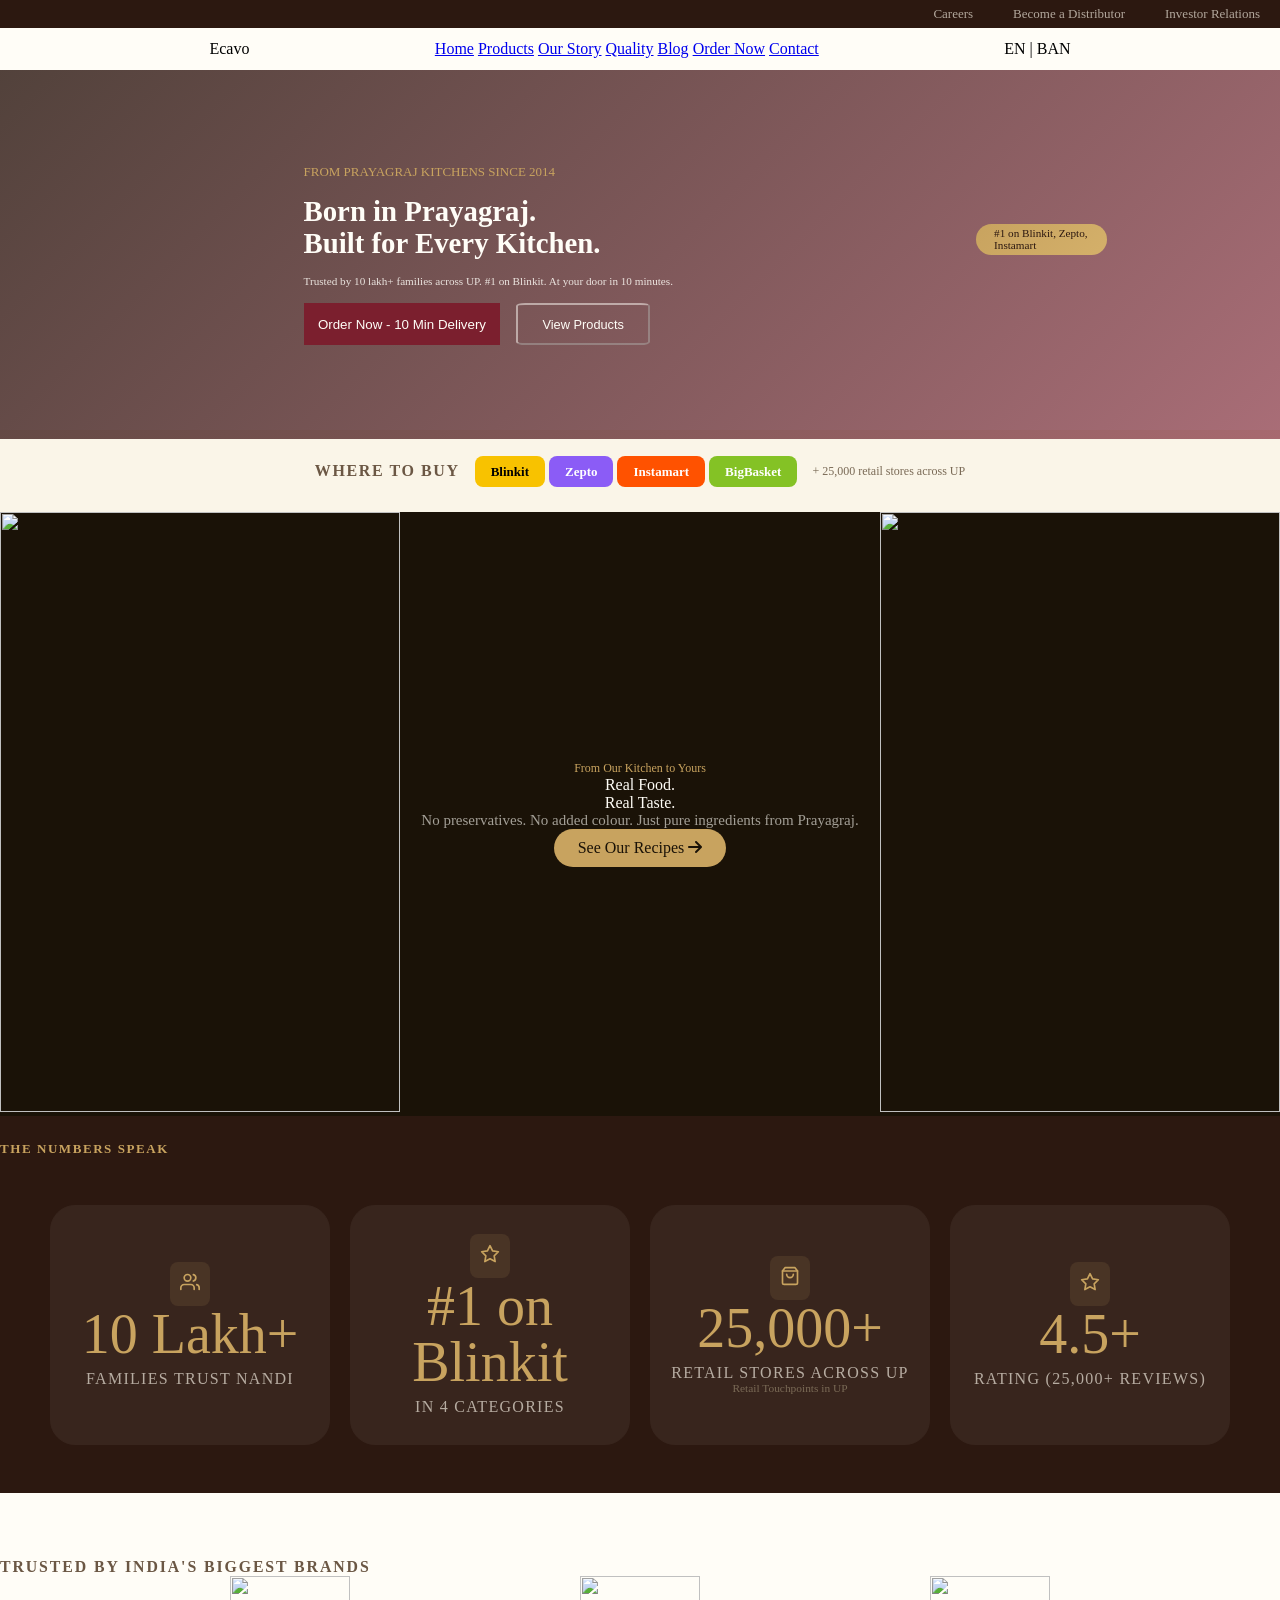
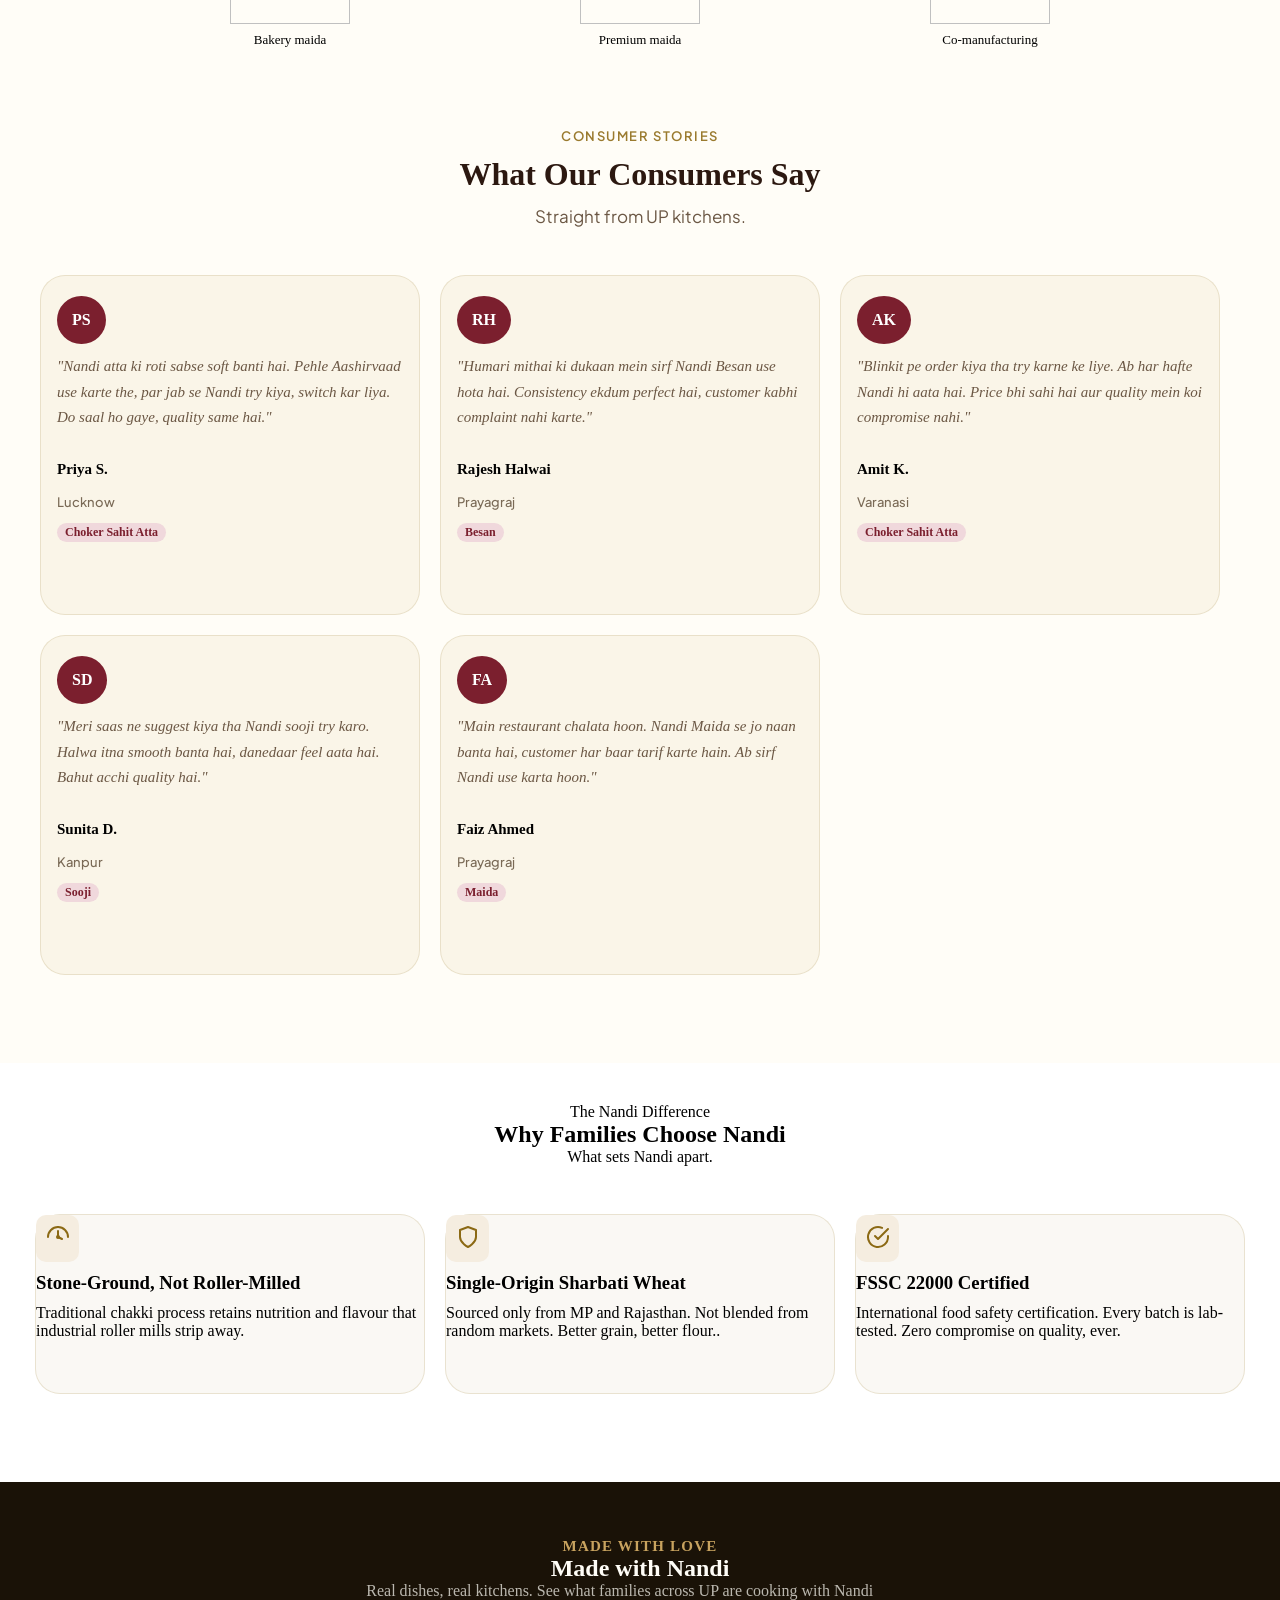
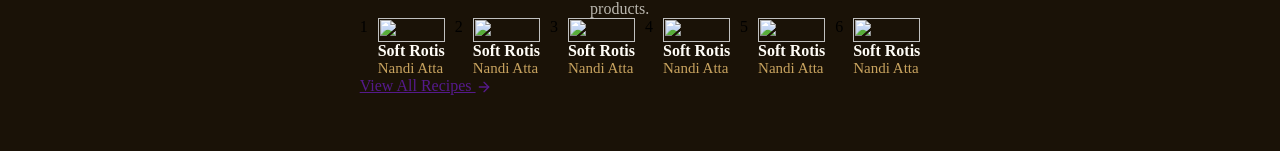
==== index.html @ 1f7c8d9e "pus 1" ====
<!DOCTYPE html>
<html lang="en">
<head>
    <meta charset="UTF-8">
    <meta name="viewport" content="width=device-width, initial-scale=1.0">
    <title>Ecavo</title>
<link rel="preconnect" href="https://fonts.googleapis.com">
<link rel="preconnect" href="https://fonts.gstatic.com" crossorigin>
<link href="https://fonts.googleapis.com/css2?family=Plus+Jakarta+Sans:ital,wght@0,200..800;1,200..800&display=swap" rel="stylesheet">
<link rel="stylesheet" href="./style.css">
<link rel="stylesheet" href="https://cdnjs.cloudflare.com/ajax/libs/font-awesome/6.5.1/css/all.min.css" integrity="sha512-DTOQO9RWCH3ppGqcWaEA1BIZOC6xxalwEsw9c2QQeAIftl+Vegovlnee1c9QX4TctnWMn13TZye+giMm8e2LwA==" crossorigin="anonymous" referrerpolicy="no-referrer" />


  </head>
</head>
<body>
    <!-- header section -->
<header>
    <!-- secondary nav -->
     <nav class="nav2nd">
            <a href='#' class="nav2nd-items">Careers</a>

            <a href='#' class="nav2nd-items">Become a Distributor</a>

            <a href='#' class="nav2nd-items">Investor Relations</a>
        </nav>
    <!-- pc nav section -->
    <nav class="navpc">
            <div class="logo">
               <span class="logo-text">Ecavo</span>
            </div>
            <div class="pcmenu">
                <a href='#' class="pcmenu-items">Home</a>
                <a href='#' class="pcmenu-items">Products</a>
                <a href='#' class="pcmenu-nav-items">Our Story</a>
                <a href='#' class="pcmenu-items">Quality</a>
                <a href='#' class="pcmenu-items">Blog</a>
                 <a href='#' class="pcmenu-items glow">Order Now</a>
                  <a href='#' class="pcmenu-items">Contact</a>
            </div>

            <div class="lang">
                <span class="langs active-lang">EN</span>
                 <span class="divider">|</span>
                 <span class="langs">BAN</span>
            </div> 

    </nav>
    <!-- mobi nav section -->
     <nav class="navmobi">


     </nav>
</header>
<!-- main section -->
<main class="main">

    
<!-- hero section -->
 <section class="hero">
<div class="hero-layout">
    <div class="hero-body">

<div class="hero-content">
<span class="hero-From">  
From Prayagraj Kitchens Since 2014</span>
<h1 class="hero-Born">Born in Prayagraj. <br>
Built for Every Kitchen.   </h1>
<p class="hero-Trusted">Trusted by 10 lakh+ families across UP. #1 on Blinkit. At your door in 10 minutes.  </p>
<div class="hero-btn">
<button class="hero-Order"> Order Now - 10 Min Delivery </button>
<button class="hero-view"> View Products</button>
</div>

</div>
<div class="bnrimg">
    <img class="hero-product-img" src="https://ecavo.in/product-images/atta-red-mockup-hero.webp" alt="">
    <p class="hero-product-test">#1 on Blinkit, Zepto, Instamart</p>

</div>
    </div>

</div>
</section>
<!-- Trust Badges Strip -->





<!-- Where to Buy -->
<section class="Where-to-Buy">
    <strong class="where-text"> Where to Buy</strong>
<div class="whare-btns">
<a href="" style="color:black; background-color: rgb(248, 194, 0);" class="whare-btn">Blinkit</a>
<a href="" style="background-color: rgb(139, 92, 246);"  class="whare-btn">Zepto</a>
<a href="" style="background-color:rgb(255, 82, 0);" class="whare-btn">Instamart</a>
<a href="" style="background-color: rgb(132, 194, 37);"  class="whare-btn">BigBasket</a>
</div >

<p class="where-para"> + 25,000 retail stores across UP</p>
</section>
<!-- ====== FOOD DESIRE BLOCK ====== -->
 <section class="food-desire-block">
<div class="food-desire-flex">
    <div class="food-desire-imgs">
<img class="food-desire-img"  src="https://ecavo.in/lifestyle-rotis-plate.webp" alt="">

    </div>

    <div class="food-desire-content">
           <span class="food-desire-from"> From Our Kitchen to Yours  </span>
           <p class="food-desire-para1">Real Food. <br> Real Taste. </p>

           <p class="food-desire-para2">  No preservatives. No added colour. Just pure ingredients from Prayagraj.</p>

             <a class="food-desire-bnt" href="#">See Our Recipes <i class="fa-solid fa-arrow-right"></i></a>
    </div>

     <div class="food-desire-imgs">
        <img class="food-desire-img" src="https://ecavo.in/lifestyle-halwa-cooking.webp" alt="">

    </div>
</div>
 </section>
<!-- The Numbers Speak -->
 <section class="the-num">
<div class="the-num-body">

<div class="the-num-h2"> The Numbers Speak  </div>

<div class="the-num-cards">

    <div class="the-num-card">  
        
        <div class="the-num-ion-div" >
            
            <div class="the-num-ion" ><svg width="20" height="20" viewBox="0 0 24 24" fill="none" stroke="currentColor" stroke-width="2" stroke-linecap="round" stroke-linejoin="round"><path d="M17 21v-2a4 4 0 0 0-4-4H5a4 4 0 0 0-4 4v2"></path><circle cx="9" cy="7" r="4"></circle><path d="M23 21v-2a4 4 0 0 0-3-3.87"></path><path d="M16 3.13a4 4 0 0 1 0 7.75"></path></svg></div>
        </div>
    <span class="num-text-gold">10 Lakh+</span>
    <span class="num-text-gray">Families Trust Nandi</span>
     </div>

    <div class="the-num-card">  
        <div class="the-num-ion" > <svg width="20" height="20" viewBox="0 0 24 24" fill="none" stroke="currentColor" stroke-width="2" stroke-linecap="round" stroke-linejoin="round"><polygon points="12 2 15.09 8.26 22 9.27 17 14.14 18.18 21.02 12 17.77 5.82 21.02 7 14.14 2 9.27 8.91 8.26"></polygon></svg> </div>

    <span class="num-text-gold">#1 on Blinkit</span>
    <span class="num-text-gray">in 4 Categories</span>
     </div>

    <div class="the-num-card">  <div class="the-num-ion" ><svg width="20" height="20" viewBox="0 0 24 24" fill="none" stroke="currentColor" stroke-width="2" stroke-linecap="round" stroke-linejoin="round"><path d="M6 2L3 6v14a2 2 0 0 0 2 2h14a2 2 0 0 0 2-2V6l-3-4z"></path><line x1="3" y1="6" x2="21" y2="6"></line><path d="M16 10a4 4 0 0 1-8 0"></path></svg>  </div>
    <span class="num-text-gold">25,000+</span>
    <span class="num-text-gray">Retail Stores Across UP</span>
    <span class="num-text-gray2">Retail Touchpoints in UP</span>

     </div>

    <div class="the-num-card">  <div class="the-num-ion" > <svg width="20" height="20" viewBox="0 0 24 24" fill="none" stroke="currentColor" stroke-width="2" stroke-linecap="round" stroke-linejoin="round"><polygon points="12 2 15.09 8.26 22 9.27 17 14.14 18.18 21.02 12 17.77 5.82 21.02 7 14.14 2 9.27 8.91 8.26"></polygon></svg>
     </div>
    <span class="num-text-gold">4.5+</span>
    <span class="num-text-gray">Rating (25,000+ Reviews)</span>
     </div>
</div>
</div>
 </section>
<!-- Trusted by India's Biggest Brands -->
 <section class="trusted">
    <div class="trusted-body">
<div class="trusted-hdn" >  <h2 class="trusted-hdn-h2">Trusted by India's Biggest Brands</h2> </div>
<div class="trusted-img-div-holder">
<div class="trusted-img-div">
    <img class="trusted-img" src="https://ecavo.in/parle-logo.webp" alt="">
    <span class="trusted-img-tx">  Bakery maida  </span>
</div>
<div class="trusted-img-div">
    <img class="trusted-img" src="https://ecavo.in/haldiram-logo.webp" alt="">
    <span class="trusted-img-tx">  Premium maida  </span>
</div>
<div class="trusted-img-div">
    <img class="trusted-img" src="https://ecavo.in/itc-logo.webp" alt="">
    <span class="trusted-img-tx">  Co-manufacturing  </span>
</div>
</div>
    </div>
 </section>
                              <!-- What Our Consumers Say -->
<section class="WhatOur">
<div class="WhatOur-body">

<div class="WhatOur-text-cont">  
    <span class="WhatOur-text-conumers">  Consumer Stories </span>
    <h2 class="WhatOur-text-h2"> What Our Consumers Say </h2>
    <p class="WhatOur-text-p">Straight from UP kitchens.</p>
</div>

<div class="WhatOur-card-holder">  

<div class="WhatOur-card"> 
    <span class="WhatOur-card-icn">PS</span>     
<p class="WhatOur-card-p">"Nandi atta ki roti sabse soft banti hai. Pehle Aashirvaad use karte the, par jab se Nandi try kiya, switch kar liya. Do saal ho gaye, quality same hai."
</p>
<strong class="WhatOur-card-name">Priya S.</strong>
<h6 class="WhatOur-card-location">Lucknow</h6>
<span class="WhatOur-card-product">Choker Sahit Atta </span>
</div>

<div class="WhatOur-card"> 
    <span class="WhatOur-card-icn">RH</span>     
<p class="WhatOur-card-p">"Humari mithai ki dukaan mein sirf Nandi Besan use hota hai. Consistency ekdum perfect hai, customer kabhi complaint nahi karte."
</p>
<strong class="WhatOur-card-name">Rajesh Halwai</strong>
<h6 class="WhatOur-card-location">Prayagraj</h6>
<span class="WhatOur-card-product">Besan </span>
</div>

    
<div class="WhatOur-card"> 
    <span class="WhatOur-card-icn">AK</span>     
<p class="WhatOur-card-p">"Blinkit pe order kiya tha try karne ke liye. Ab har hafte Nandi hi aata hai. Price bhi sahi hai aur quality mein koi compromise nahi."
</p>
<strong class="WhatOur-card-name">Amit K.</strong>
<h6 class="WhatOur-card-location">Varanasi</h6>
<span class="WhatOur-card-product">Choker Sahit Atta</span>
</div>

    
<div class="WhatOur-card"> 
    <span class="WhatOur-card-icn">SD</span>     
<p class="WhatOur-card-p">"Meri saas ne suggest kiya tha Nandi sooji try karo. Halwa itna smooth banta hai, danedaar feel aata hai. Bahut acchi quality hai."
</p>
<strong class="WhatOur-card-name">Sunita D.</strong>
<h6 class="WhatOur-card-location">Kanpur</h6>
<span class="WhatOur-card-product">Sooji</span>
</div>

<div class="WhatOur-card"> 
    <span class="WhatOur-card-icn">FA</span>     
<p class="WhatOur-card-p">"Main restaurant chalata hoon. Nandi Maida se jo naan banta hai, customer har baar tarif karte hain. Ab sirf Nandi use karta hoon." </p>
<strong class="WhatOur-card-name">Faiz Ahmed</strong>
<p class="WhatOur-card-location">Prayagraj</p>
<span class="WhatOur-card-product">Maida </span>
</div>
</div>
</div>
</div>
</section>

        <!-- Why Families Choose Nandi -->


<section class="WhyFamilies">
<div class="WhyFamilies-body">

<div class="WhyFamilies-cont">
<span class="WhyFamilies-nandi"> The Nandi Difference </span>
<h2 class="WhyFamilies-choose">Why Families Choose Nandi</h2>
<p class="WhyFamilies-what">What sets Nandi apart.</p>
</div>

<div class="WhyFamilies-card-holder">

<div class="WhyFamilies-card">
<div class="WhyFamilies-card-logo"><svg width="24" height="24" viewBox="0 0 24 24" fill="none" stroke="#8B6914" stroke-width="2" stroke-linecap="round" stroke-linejoin="round"><path d="M12 2a10 10 0 0 1 10 10"></path><path d="M12 2C6.5 2 2 6.5 2 12"></path><path d="M12 6v6l4 2"></path><circle cx="12" cy="12" r="1"></circle></svg> </div>
<h3 class="WhyFamilies-card-h3"> Stone-Ground, Not Roller-Milled </h3>
<p class="WhyFamilies-card-para">Traditional chakki process retains nutrition and flavour that industrial roller mills strip away.</p>
</div>

<div class="WhyFamilies-card">
<div class="WhyFamilies-card-logo"> <svg width="24" height="24" viewBox="0 0 24 24" fill="none" stroke="#8B6914" stroke-width="2" stroke-linecap="round" stroke-linejoin="round"><path d="M12 22s8-4 8-10V5l-8-3-8 3v7c0 6 8 10 8 10z"></path></svg></div>
<h3 class="WhyFamilies-card-h3"> Single-Origin Sharbati Wheat </h3>
<p class="WhyFamilies-card-para">Sourced only from MP and Rajasthan. Not blended from random markets. Better grain, better flour..</p>
</div>

<div class="WhyFamilies-card">
<div class="WhyFamilies-card-logo"><svg width="24" height="24" viewBox="0 0 24 24" fill="none" stroke="#8B6914" stroke-width="2" stroke-linecap="round" stroke-linejoin="round"><path d="M22 11.08V12a10 10 0 1 1-5.93-9.14"></path><polyline points="22 4 12 14.01 9 11.01"></polyline></svg> </div>
<h3 class="WhyFamilies-card-h3"> FSSC 22000 Certified</h3>
<p class="WhyFamilies-card-para">International food safety certification. Every batch is lab-tested. Zero compromise on quality, ever.</p>
</div>

</div>
</div>
</section>


                       <!-- Made with Nandi -->

<section class="MadeWith">
<div class="MadeWith-body">
<div class="MadeWith-cont">      
    <span class="MadeWith-cont-love">  Made with Love </span>
    <h2 class="MadeWith-cont-h2"> Made with Nandi    </h2>
    <p class="MadeWith-cont-para">    Real dishes, real kitchens. See what families across UP are cooking with Nandi products.   </p>
</div>

<div class="MadeWith-card-holder" >
1
<div class="MadeWith-card">
<div class="MadeWith-card-img-holder" > <img class="MadeWith-card-img"  src="https://ecavo.in/product-images/food-rotis-premium.webp" alt="">    
</div>
 <span class="MadeWith-card-product-name" >  Soft Rotis   </span>
 <span class="MadeWith-card-product-item"> Nandi Atta   </span>
</div>

2
<div class="MadeWith-card">
<div class="MadeWith-card-img-holder" > <img class="MadeWith-card-img"  src="https://ecavo.in/product-images/food-rotis-premium.webp" alt="">    
</div>
 <span class="MadeWith-card-product-name" >  Soft Rotis   </span>
 <span class="MadeWith-card-product-item"> Nandi Atta   </span>
</div>

3
<div class="MadeWith-card">
<div class="MadeWith-card-img-holder" > <img class="MadeWith-card-img"  src="https://ecavo.in/product-images/food-rotis-premium.webp" alt="">    
</div>
 <span class="MadeWith-card-product-name" >  Soft Rotis   </span>
 <span class="MadeWith-card-product-item"> Nandi Atta   </span>
</div>

4
<div class="MadeWith-card">
<div class="MadeWith-card-img-holder" > <img class="MadeWith-card-img"  src="https://ecavo.in/product-images/food-rotis-premium.webp" alt="">    
</div>
 <span class="MadeWith-card-product-name" >  Soft Rotis   </span>
 <span class="MadeWith-card-product-item"> Nandi Atta   </span>
</div>

5
<div class="MadeWith-card">
<div class="MadeWith-card-img-holder" > <img class="MadeWith-card-img"  src="https://ecavo.in/product-images/food-rotis-premium.webp" alt="">    
</div>
 <span class="MadeWith-card-product-name" >  Soft Rotis   </span>
 <span class="MadeWith-card-product-item"> Nandi Atta   </span>
</div>

6
<div class="MadeWith-card">
<div class="MadeWith-card-img-holder" > <img class="MadeWith-card-img"  src="https://ecavo.in/product-images/food-rotis-premium.webp" alt="">    
</div>
 <span class="MadeWith-card-product-name" >  Soft Rotis   </span>
 <span class="MadeWith-card-product-item"> Nandi Atta   </span>
</div>










</div>
<div class="MadeWith-btn">   <a href="">View All Recipes <svg width="16" height="16" viewBox="0 0 24 24" fill="none" stroke="currentColor" stroke-width="2" stroke-linecap="round" stroke-linejoin="round" style="margin-left: var(--space-2); vertical-align: middle;"><line x1="5" y1="12" x2="19" y2="12"></line><polyline points="12 5 19 12 12 19"></polyline></svg> </a>       </div>
</div>
</section>









</main>
<!-- <footer>
    <h1>footer</h1>
</footer> -->
</body>
</html>
---- style.css ----
@font-face {
	font-family: jakrata;
	src: url("./assets/Jakarta-Regular.ttf");
}

*{
margin: 0%;
padding: 0%;
box-sizing: border-box;
}
 

/* nav section */
.nav2nd{
display: flex;
justify-content: flex-end;
background-color: #2c1810; 
}

.nav2nd-items {
	color: rgba(250, 245, 232, 0.65);
	font-family: jakrata;
	font-size: 13px;
	padding: 6px 20px;
	cursor: pointer;
	text-decoration: none;
}
.nav2nd-items:hover{color: #c8a35f;}

.navpc{
background-color:#fffdf7 ;
display: flex;
justify-content: space-evenly;
align-items: center;
padding:0.75rem 1.5rem; 
}

.logo{


}

.logo-text{
	
}

.pcmenu-items{


}





.pcmenu{

}











/* hero section */
.hero{
background-image: url(https://ecavo.in/hero-bg.webp);
background-position: center;
background-size: cover;
height:40vh;
width: 100%;
max-width: ;
max-height: ;
position: relative;
}

.hero-layout{

background:  linear-gradient(135deg, rgba(44, 24, 16, 0.82) 0%, rgba(123, 31, 46, 0.65) 100%);
z-index: 1;
width: 100%;
height: 41vh;
display: flex;
justify-content: center;
align-items: center;
position: absolute;
}

.hero-body{
z-index: 2;
width: 100%;
height: 78vh;
display: flex;
justify-content: space-evenly;
align-items: center;
position: absolute;

}
.hero-content{
	display: flex;
	flex-direction: column;
	justify-content: center;
	gap: 1rem;

}
.hero-From{
color: #C8A35F;
text-transform: uppercase;
font-size: 0.8125rem;
/* margin-bottom: 25px; */

}
.hero-Born{
color: #FFFDF7;
font-size: 1.8rem;
font-family: 'Playfair Display', Georgia, serif;
/* margin-bottom: 5px; */
line-height: 1.1;

}

.hero-Trusted{
color: rgba(255, 253, 247, 0.85);
    max-width:24rem;
	font-size: .7rem;

}

.hero-btn{
display: flex;
gap:1rem ;

}

.hero-Order{
background-color: #7B1F2E;
color: #FFFDF7;
padding: .7rem .9rem;
border: none;

}
.hero-view{
background: transparent;
color: #FFFDF7;
padding: .7rem 1.5rem;
border-color: rgba(255, 253, 247, 0.5);
border-radius: 7%;
font-size: .8rem;


}





.bnrimg{

width: auto;
position: relative;
}

.hero-product-img{
max-width: 11rem;

}

.hero-product-test{
background: linear-gradient(135deg, #C8A35F, #D4B06A);
color: #2C1810;
padding: .2rem 1.1rem;
font-size: .7rem;
border-radius: 25px;
position: absolute;
bottom: 9px;
right: -131px;
}






/* Where to Buy */

.Where-to-Buy{
display: flex;
justify-content: center;
align-items: center;
gap: 15px;
background-color:#FAF5E8;
padding: 32px;
}
.where-text{
	color: #6B5744;
font: size 14px;;
font-weight: 600;
    text-transform: uppercase;
    letter-spacing: 0.1em;

}

.whare-btn{
color: white;
text-align: center;
padding:8px 16px;
border-radius: 8px;
font-size: 0.8125rem;
text-decoration: none;
font-weight: 600;
text-decoration: none;

}
.where-para{
color: #7a6a56;
font-size: 0.75rem;
}

/* <!-- ====== FOOD DESIRE BLOCK ====== --> */
.food-desire-block{
background-color: #1A1207;
overflow: hidden;
position: relative;
}
.food-desire-flex{
display: flex;
justify-content: space-between;
align-items: center;
/* height: 1vh; */


}
.food-desire-img{
height: 600px;
width: 400px;

}

.food-desire-content{

display: flex;
    flex-direction: column;
justify-content:center ;
align-items: center;
text-align: center;
position: relative;
}

.food-desire-from{
background-color: #1A1207;
color:#C8A35F;
    font-size: 0.75rem;

}

.food-desire-para1{
color: #FFFDF7;
font: size 2.25rem; ;

}

.food-desire-para2{
color: rgba(255,253,247,0.6);
font-size:  0.9375rem;


}




.food-desire-bnt{

background-color: #C8A35F;
padding: 10px 24px;
border-radius: 25px;
text-decoration: none;
color: #1a1207;


}


/* The Numbers Speak */

.the-num{
	background-color: #2C1810;
    overflow: hidden;
    position: relative;
}
.the-num-body{
	display: block;
	justify-content: center;
	align-items: center;

}
.the-num-ion{
/* background-color: #C8A35F; */
color: #c8a35f;
border:1px  ;
border-radius: 8px;
padding: 10px 10px;
background-color: #493425;

}
.the-num-h2{
    color: #C8A35F;
    position: relative;
    display: block;
    font-size: 0.8125rem;
    font-weight: 600;
    text-transform: uppercase;
    letter-spacing: 0.12em;
	display: block;
	padding-top: 25px;
	/* height: 25px; */
    justify-self:center;
	/* align-items:end; */
}
.the-num-cards{
	display: flex;
	justify-content: center;
	align-items: center;
    gap: 20px;
	margin: 3rem 0rem;
}
.the-num-card{
background-color: #38251D;
border: 1px solid #38251D;
border-radius: 25px;
padding: 1.25rem 1rem;
display: flex;
flex-direction: column;
justify-content: center;
align-items: center;
flex-wrap: wrap;
text-align: center;
height: 240px;
width: 280px;

}

.num-text-gold{
color: #C8A35F;
font-size: 3.5rem;
font-family:Playfair Display, Georgia, serif;
line-height: 1;
margin-bottom: 0.5rem;
display: block;
}

.num-text-gray{

    font-weight: 500;
    text-transform: uppercase;
    letter-spacing: 0.08em;
    color: rgba(250, 245, 232, 0.65);
}
.num-text-gray2{
font-size: 0.7125rem;
 color:#7A6A56;
}

/* <!-- Trusted by India's Biggest Brands --> */

.trusted{
    background-color: #FFFDF7;
	padding: 2.5rem 0px;

}
.trusted-body{
	display: block;
	justify-content: center;
	align-items: center;
	
}
.trusted-hdn{


}
.trusted-hdn-h2{
    color:#6B5744;
    position: relative;
    display: block;
    font-size: 0.99rem;
    font-weight: 600;
    text-transform: uppercase;
    letter-spacing: 0.12em;
	display: block;
	padding-top: 25px;
	/* height: 25px; */
    justify-self:center;
	/* align-items:end; */

}
.trusted-img-div-holder{
	display: flex;
	justify-content: space-evenly;
	align-items: center;
	
    /* gap: 20px;
	margin: 3rem 0rem; */
}
.trusted-img-div{
	display: flex;
flex-direction: column;
justify-content: center;
align-items: center;

}
.trusted-img{
height:48px ;
width: 120px;
margin-bottom: .5rem;

}
.trusted-img-tx{
     font-size: 0.8125rem;
     max-width: 22ch;

}
                       /* <!-- What Our Consumers Say --> */

.WhatOur{
   background-color: #FFFDF7;
	padding: 2.5rem 0px;
	display: flex;
	justify-content: center;
	/* justify-items: center; */
	/* align-items: center;  */
       
}


.WhatOur-body{
    
	
	
}


.WhatOur-text-cont{
	display: flex;
    flex-direction: column;
/* justify-content:center ; */
align-items: center;
/* text-align: center; */
/* position: relative; */


}


.WhatOur-text-conumers{
color: #9A7A2E;;
position: relative;
    display: block;
    font-size: 0.8125rem;
    font-weight: 600;
    text-transform: uppercase;
    letter-spacing: 0.12em;
	margin-bottom: 0.75rem;;
	font-family: 'Plus Jakarta Sans', 'Plus Jakarta Sans Fallback', 'Helvetica Neue', sans-serif;
}


.WhatOur-text-h2{
color: #2C1810;
position: relative;
    display: block;
    font-size: 2rem;
    font-weight: 600;
	margin-bottom: 0.75rem;;
	font-family:'Playfair Display', Georgia, serif;

}


.WhatOur-text-p{
color: #6B5744;
font-family: 'Plus Jakarta Sans', 'Plus Jakarta Sans Fallback', 'Helvetica Neue', sans-serif;;
font-size: 1.0625rem;
}


.WhatOur-card-holder{
	display:flex;
	align-items: center;
	 gap: 20px;
	margin: 3rem 0rem;
	flex-wrap: wrap;
    max-width: 1200px;

}


.WhatOur-card{
background-color:#FAF5E8;
border: 1px solid rgba(207, 193, 154, 0.4);
border-radius: 25px;
padding: 1.25rem 1rem;
display: flex;
flex-direction: column;
align-items: start;
gap: 10px;
height: 340px;
width: 380px;

}


.WhatOur-card-icn{
border: 1px ;
background-color: #7B1F2E;
padding: 15px;
border-radius: 50%;
color: white;
font-weight: 700;
}


.WhatOur-card-p{
color: #6B5744;;
font-size: 0.9375rem;
    line-height: 1.7;
    margin-bottom: 1rem;
    font-style: italic;
}


.WhatOur-card-name{
color: black;
font-size: 0.9375rem;
    line-height: 1.7;

}


.WhatOur-card-location{
font-size: 0.8125rem;
    color: #7A6A56;
	font-family: 'Plus Jakarta Sans', 'Plus Jakarta Sans Fallback', 'Helvetica Neue', sans-serif;
	line-height: 1.6;
	font-weight: 500;

}

.WhatOur-card-product{
    font-size: 0.75rem;
    font-weight: 600;
    color: #7B1F2E;
    background-color: #F0D8DC;
	border-color: #F0D8DC;
	border-radius: 25px;
    padding:2px 8px;
	

}
                     /* Why Families Choose Nandi */

		.WhyFamilies{
	 background-color:#fff;;
	padding: 2.5rem 0px;
	display: flex;
	justify-content: center;
	/* justify-items: center;
	align-items: center; */
			
		}			 

		.WhyFamilies-body{
display: block;
	justify-content: center;
	justify-items: center;
	align-items: center;		}	 

		.WhyFamilies-cont{

			display: flex;
          flex-direction: column;
	      align-items: center;

		}			 

		.WhyFamilies-nandi{

		}			 

		.WhyFamilies-choose{

		}			 

		.WhyFamilies-what{

		}			 

		.WhyFamilies-card-holder{
	display:flex;
	justify-content: center;
	align-items: center;
	 gap: 20px;
	margin: 3rem 0rem;

		}
		.WhyFamilies-card{
background-color: #faf8f4;
border: 1px solid rgba(207, 193, 154, 0.4);
border-radius: 25px;

display: flex;
flex-direction: column;
/* justify-content: center; */
align-items: start;
gap: 10px;
height: 180px;
width: 390px;
		}			 

		.WhyFamilies-card-logo{
background-color: #F5EDE0;
padding: .6rem;
border-radius: 10px;
		}			 

		.WhyFamilies-card-h3{

		}			 

		.WhyFamilies-card-para{

		}			 

                   /* <!-- Made with Nandi --> */

.MadeWith{
	background-color:#1a1207;
		padding: 2.5rem 0px;
	display: flex;
	justify-content: center;
}


.MadeWith-body{
	/* display: flex;
	justify-content: center; */
	margin: 1rem;

}


.MadeWith-cont{
display: flex;
flex-direction: column;
text-align: center;

}


.MadeWith-cont-love{
	font-family:  'Playfair Display', 'Playfair Display Fallback', Georgia, serif;;
font-size: 0.9375rem;
    font-weight: 600;
    letter-spacing: 0.08em;
    text-transform: uppercase;
    color: #C8A35F;
}


.MadeWith-cont-h2{
	font-family:  'Playfair Display', 'Playfair Display Fallback', Georgia, serif;;
font-weight: 700;
    color: #FFFDF7;

}


.MadeWith-cont-para{
color: rgba(255, 253, 247, 0.7);
    max-width: 520px;
}


.MadeWith-card-holder{
	display:flex;
	 gap: 10px;
	 justify-content: space-between;
	/* margin: 3rem 0rem; */
    max-width: 1200px;
	overflow-x: scroll;
	/* padding: 10px 20px; */
	/* justify-content: start; */

}


.MadeWith-card{
display: flex;
flex-direction: column;
width: 100%;
box-sizing: border-box;
}


.MadeWith-card-img-holder{
max-width: 100%;

}


.MadeWith-card-img{
	
	width: 100%;
    height: 100%;
    object-fit: cover;
}


.MadeWith-card-product-name{
	 font-weight: 700;
    color: #FFFDF7;

}


.MadeWith-card-product-item{
font-size: 0.9375rem;
    color: #C8A35F;
    font-weight: 500;
}

.MadeWith-btn{


}
















@media (min-width: 420px) { 
	
.Where-to-Buy{
display: flex;
flex-wrap: wrap;
}

.whare-btns{




}





}
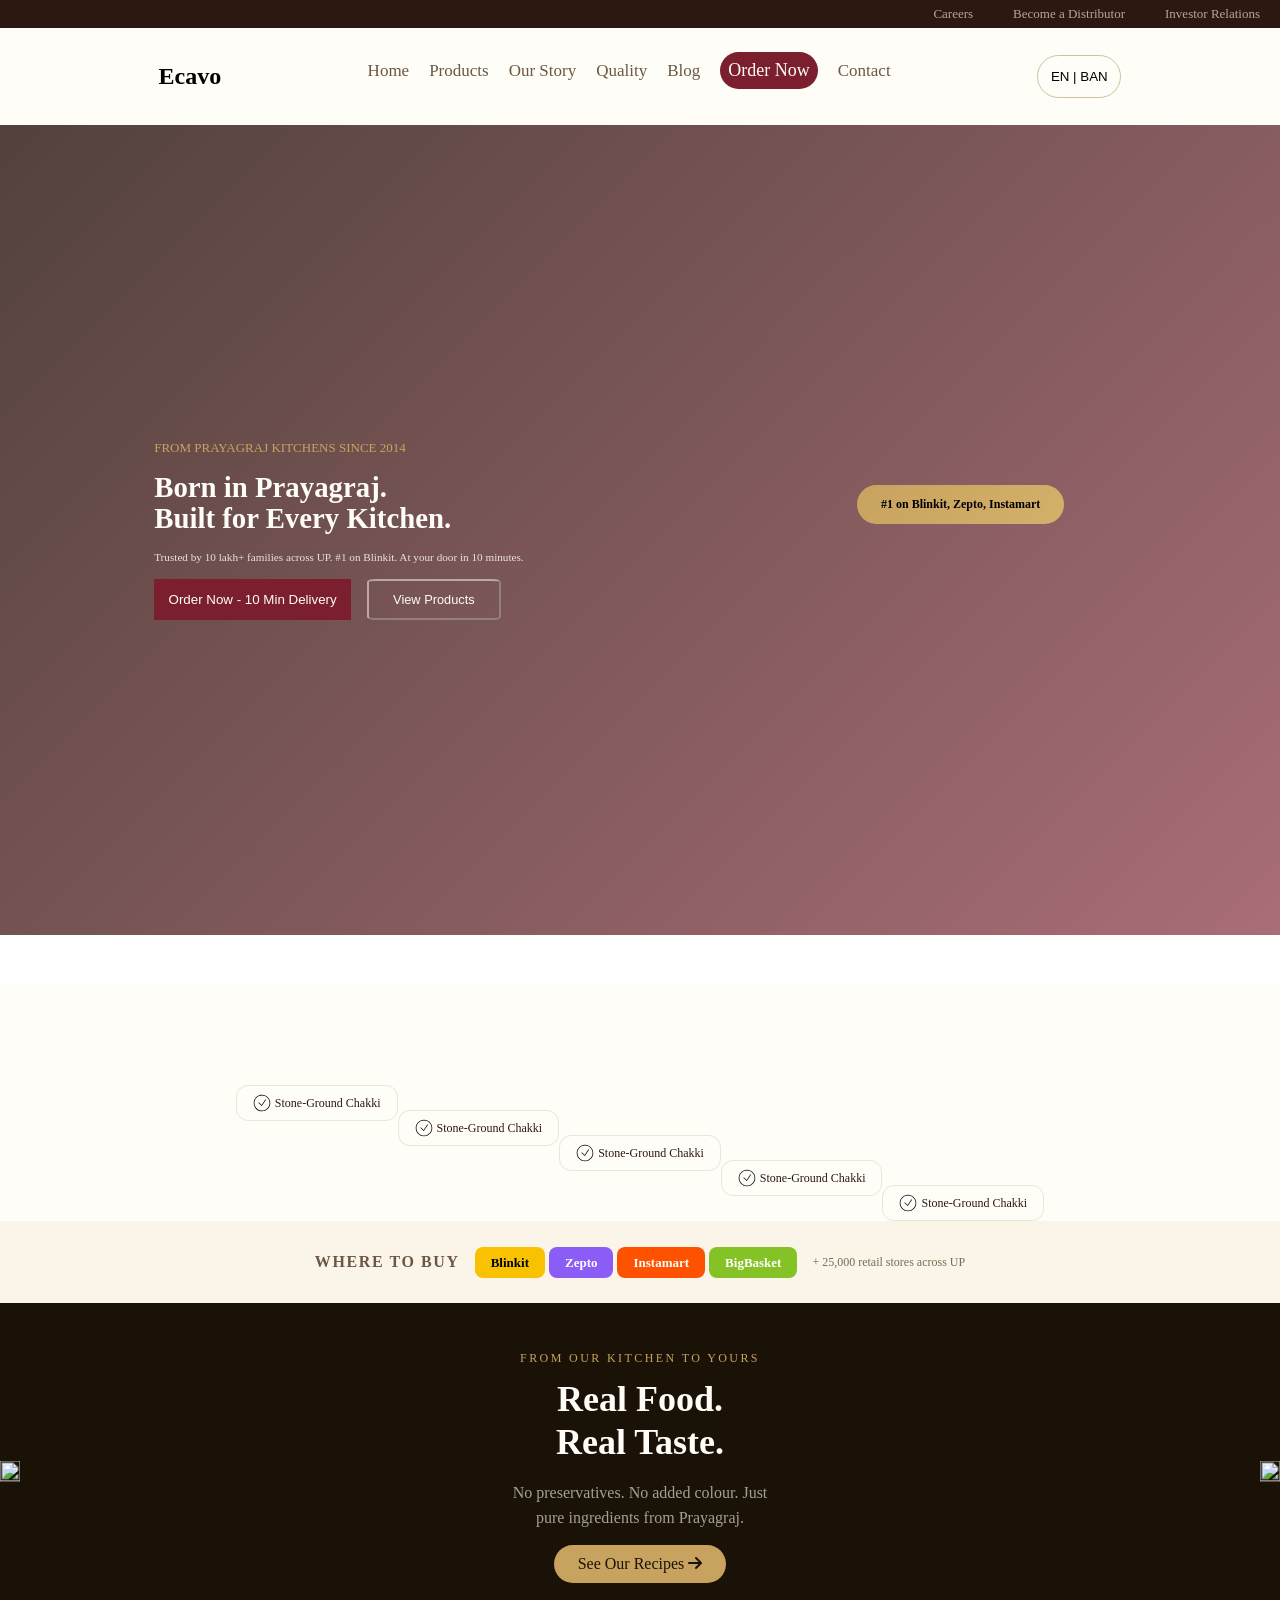
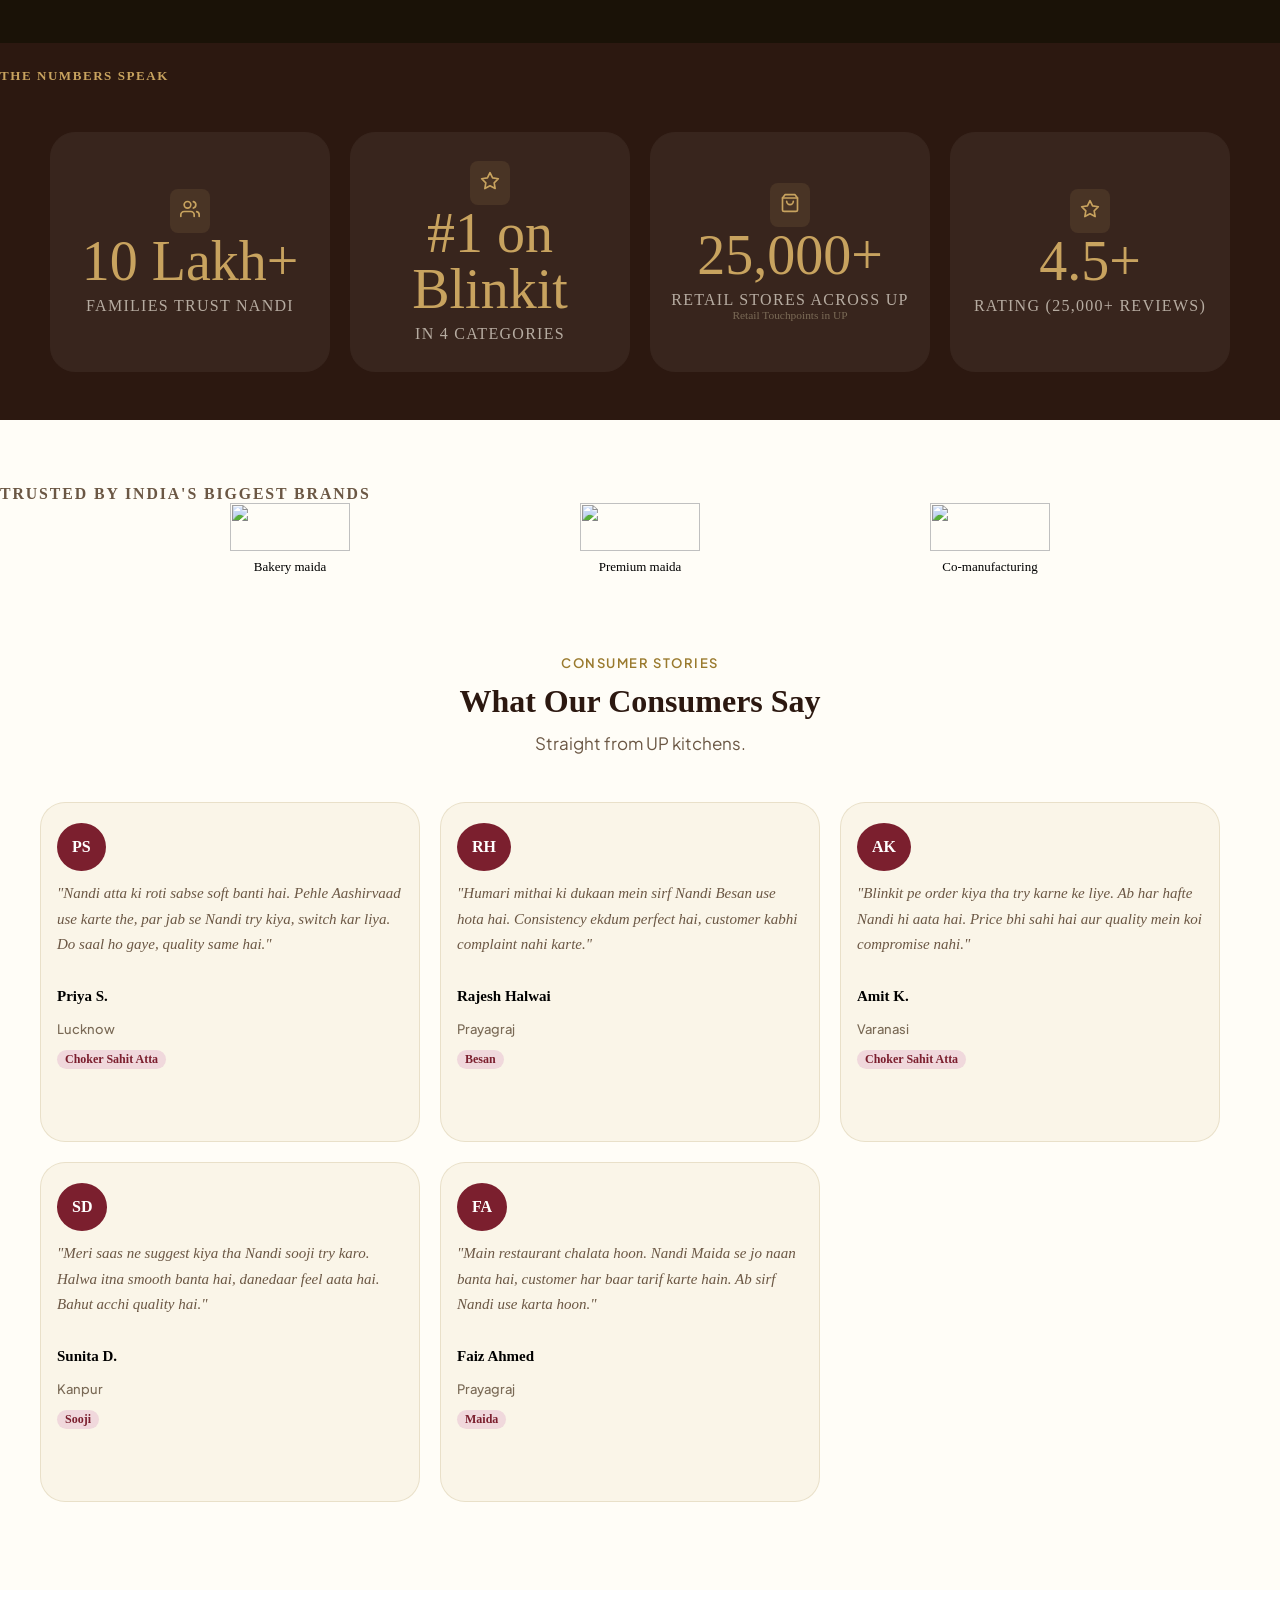
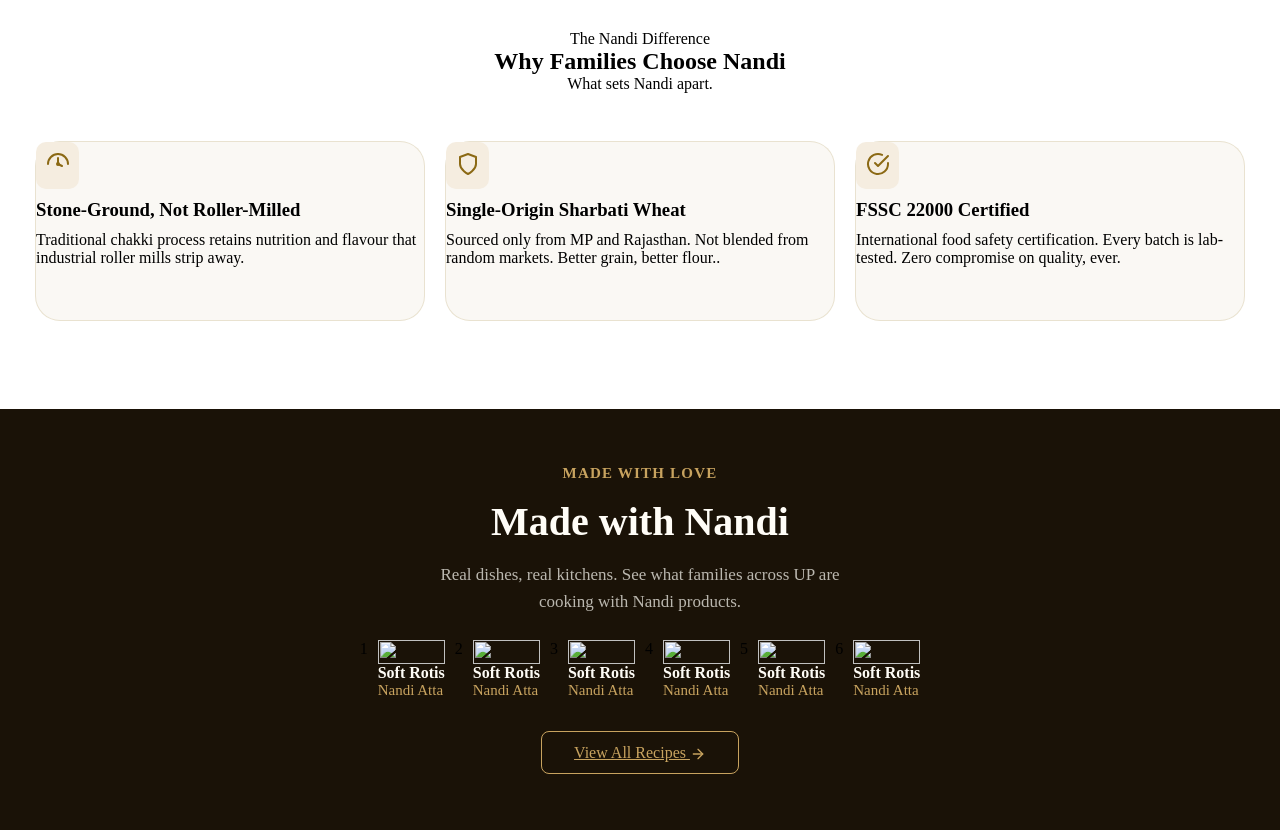
==== commit eed3bae0: "push3" ====
--- a/index.html
+++ b/index.html
@@ -26,23 +26,25 @@
         </nav>
     <!-- pc nav section -->
     <nav class="navpc">
-            <div class="logo">
-               <span class="logo-text">Ecavo</span>
+            <div class="logo-div">
+              <a class="logo" href="#">Ecavo</a>
             </div>
             <div class="pcmenu">
                 <a href='#' class="pcmenu-items">Home</a>
                 <a href='#' class="pcmenu-items">Products</a>
-                <a href='#' class="pcmenu-nav-items">Our Story</a>
+                <a href='#' class="pcmenu-items">Our Story</a>
                 <a href='#' class="pcmenu-items">Quality</a>
                 <a href='#' class="pcmenu-items">Blog</a>
-                 <a href='#' class="pcmenu-items glow">Order Now</a>
+                 <a href='#' class="glow">Order Now</a>
                   <a href='#' class="pcmenu-items">Contact</a>
             </div>
 
             <div class="lang">
+                  <button class="lang-btn">
                 <span class="langs active-lang">EN</span>
                  <span class="divider">|</span>
                  <span class="langs">BAN</span>
+                  </button>
             </div> 
 
     </nav>
@@ -54,10 +56,9 @@
 </header>
 <!-- main section -->
 <main class="main">
-
-    
 <!-- hero section -->
  <section class="hero">
+    <div  class="hero-bg">
 <div class="hero-layout">
     <div class="hero-body">
 
@@ -75,17 +76,41 @@
 </div>
 <div class="bnrimg">
     <img class="hero-product-img" src="https://ecavo.in/product-images/atta-red-mockup-hero.webp" alt="">
-    <p class="hero-product-test">#1 on Blinkit, Zepto, Instamart</p>
-
-</div>
-    </div>
-
-</div>
+    <span class="image-badge">#1 on Blinkit, Zepto, Instamart</span>
+
+</div>
+    </div>
+
+</div>
+    </div>
+    
+ <div class="badges">
+ <div class="badge-item"><img src="./assets/icons/check.svg" alt="" class="badge-icon"> Stone-Ground Chakki
+        </div>
+
+
+ <div class="badges">
+ <div class="badge-item"><img src="./assets/icons/check.svg" alt="" class="badge-icon"> Stone-Ground Chakki
+        </div>
+
+
+ <div class="badges">
+ <div class="badge-item"><img src="./assets/icons/check.svg" alt="" class="badge-icon"> Stone-Ground Chakki
+        </div>
+
+
+ <div class="badges">
+ <div class="badge-item"><img src="./assets/icons/check.svg" alt="" class="badge-icon"> Stone-Ground Chakki
+        </div>
+
+
+ <div class="badges">
+ <div class="badge-item"><img src="./assets/icons/check.svg" alt="" class="badge-icon"> Stone-Ground Chakki
+        </div>
+
+
 </section>
 <!-- Trust Badges Strip -->
-
-
-
 
 
 <!-- Where to Buy -->
@@ -103,8 +128,8 @@
 <!-- ====== FOOD DESIRE BLOCK ====== -->
  <section class="food-desire-block">
 <div class="food-desire-flex">
-    <div class="food-desire-imgs">
-<img class="food-desire-img"  src="https://ecavo.in/lifestyle-rotis-plate.webp" alt="">
+    <div class="food-desire-img-div">
+<img class="food-desire-img" src="https://ecavo.in/lifestyle-rotis-plate.webp" t="">
 
     </div>
 
@@ -117,9 +142,8 @@
              <a class="food-desire-bnt" href="#">See Our Recipes <i class="fa-solid fa-arrow-right"></i></a>
     </div>
 
-     <div class="food-desire-imgs">
+     <div class="food-desire-img-div">
         <img class="food-desire-img" src="https://ecavo.in/lifestyle-halwa-cooking.webp" alt="">
-
     </div>
 </div>
  </section>
@@ -351,7 +375,7 @@
 
 
 </div>
-<div class="MadeWith-btn">   <a href="">View All Recipes <svg width="16" height="16" viewBox="0 0 24 24" fill="none" stroke="currentColor" stroke-width="2" stroke-linecap="round" stroke-linejoin="round" style="margin-left: var(--space-2); vertical-align: middle;"><line x1="5" y1="12" x2="19" y2="12"></line><polyline points="12 5 19 12 12 19"></polyline></svg> </a>       </div>
+<div class="MadeWith-btn" >   <a class="MadeWith-a" href="">View All Recipes <svg width="16" height="16" viewBox="0 0 24 24" fill="none" stroke="currentColor" stroke-width="2" stroke-linecap="round" stroke-linejoin="round" style="margin-left: var(--space-2); vertical-align: middle;"><line x1="5" y1="12" x2="19" y2="12"></line><polyline points="12 5 19 12 12 19"></polyline></svg> </a>       </div>
 </div>
 </section>
 
--- a/style.css
+++ b/style.css
@@ -36,55 +36,97 @@
 }
 
 .logo{
-
-
-}
-
-.logo-text{
+font-size: 1.5rem;
+font-style: bol;
+font-weight: bold;
+text-decoration: none;
+color: black;
+
+}
+
+.logo-div{
 	
 }
 
+.pcmenu{
+display: flex;
+align-items: center;
+gap: 20px;
+padding: 0.75rem 12px 1.5rem;
+12px
+ 1.5rem;
+
+}
 .pcmenu-items{
-
-
-}
-
-
-
-
-
-.pcmenu{
-
-}
-
-
-
-
-
-
-
-
-
-
+text-decoration: none;
+color: #6B5744;
+font-size: 1.0625rem;
+}
+.glow{
+text-decoration: none;
+font-size: 1.125rem;
+background-color:#7b1f2e;
+color: #FFFDF7;
+padding:0.5rem;
+border-radius: 25px;
+}
+
+
+
+.lang{
+    display:flex;
+    justify-content: center;
+   align-items: center;
+   gap: .7rem;
+}
+.lang-btn{
+padding: .8rem;
+border-radius: 25px;
+background: transparent;
+ cursor: pointer;
+ position: relative;
+ border: 1.5px solid #CFC19A; ;
+}
+.langs active-lang
 
 /* hero section */
 .hero{
+
+
+}
+.hero-bg{
 background-image: url(https://ecavo.in/hero-bg.webp);
-background-position: center;
-background-size: cover;
-height:40vh;
-width: 100%;
-max-width: ;
-max-height: ;
-position: relative;
-}
+    background-size: cover;
+    background-position: center;
+    background-repeat: no-repeat;
+    height: 90vh;
+    animation-name: zoom;
+    animation-duration: 20s;
+    animation-iteration-count: infinite;
+    object-fit: cover;
+    animation-timing-function: ease-in-out;
+	position: relative;
+}
+
+@keyframes zoom {
+	0% {
+		background-position: top center;
+	}
+	50% {
+		background-position: center;
+	}
+	100% {
+		background-position: top center;
+	}
+}
+
 
 .hero-layout{
 
 background:  linear-gradient(135deg, rgba(44, 24, 16, 0.82) 0%, rgba(123, 31, 46, 0.65) 100%);
 z-index: 1;
 width: 100%;
-height: 41vh;
+height: 90vh;
 display: flex;
 justify-content: center;
 align-items: center;
@@ -161,28 +203,75 @@
 
 .bnrimg{
 
-width: auto;
-position: relative;
+	position: relative;
+	min-width: 35vw;
 }
 
 .hero-product-img{
-max-width: 11rem;
-
-}
-
-.hero-product-test{
-background: linear-gradient(135deg, #C8A35F, #D4B06A);
-color: #2C1810;
-padding: .2rem 1.1rem;
-font-size: .7rem;
-border-radius: 25px;
-position: absolute;
-bottom: 9px;
-right: -131px;
-}
-
-
-
+	max-width: 320px;
+	width: 85%;
+	animation-name: float;
+	animation-duration: 2s;
+	animation-iteration-count: infinite;
+}
+@keyframes float {
+	0% {
+		transform: translateY(0);
+	}
+	50% {
+		transform: translateY(-10px);
+	}
+}
+
+.image-badge{
+	padding: 0.75rem 1.5rem;
+	border-radius: 20px;
+	background: linear-gradient(135deg, #c8a35f, #d4b06a);
+	font-size: 12px;
+	font-family: jakrata;
+	font-weight: bold;
+	position: absolute;
+	bottom: 15px;
+	left: 40%;
+	animation-name: float;
+	animation-duration: 2s;
+	animation-iteration-count: infinite;
+}
+
+.badges {
+    margin-top: 50px;
+	display: flex;
+	justify-content: center;
+	align-items: center;
+	background-color: #fffdf7;
+}
+
+.badge-item {
+	padding: 0.5rem 1rem;
+	border-radius: 12px;
+	font-family: jakrata;
+	font-size: 12px;
+	color: #2c1810;
+	transition:
+		border-color 0.3s ease,
+		box-shadow 0.3s ease,
+		transform 0.3s ease;
+	border: 1px solid rgba(207, 193, 154, 0.4);
+    display: inline-flex;
+    align-items: center;
+    gap: .25rem;
+}
+
+.badge-item:hover {
+    border-color: #c8a35f;
+    box-shadow: 0 0 5px 0 #c8a35f;
+    transform: translateY(-1px);
+}
+
+.badge-icon{
+    width: 18px;
+    color: #7B1F2E;
+}
 
 
 
@@ -226,47 +315,87 @@
 background-color: #1A1207;
 overflow: hidden;
 position: relative;
+width: 100%;
+
 }
 .food-desire-flex{
 display: flex;
 justify-content: space-between;
 align-items: center;
-/* height: 1vh; */
-
-
-}
+max-height: 60vh;
+min-height: 340px;
+
+    /* display: grid;
+    grid-template-columns: 1fr 1fr 1fr;
+    min-height: 340px; */
+
+}
+.food-desire-img-div{
+/* height: 600px;
+width: 400px; */
+position: relative;
+ overflow: hidden;
+max-width: 33.33%;
+
+
+}
+
 .food-desire-img{
-height: 600px;
-width: 400px;
-
-}
+/* height: 600px;
+width: 400px; */
+
+width: 100%;
+    height: 100%;
+    object-fit: cover;
+    display: block;
+    transition: transform 6s;
+    transform: scale(1.05);
+}
+
+
+
 
 .food-desire-content{
-
 display: flex;
     flex-direction: column;
+/* flex-wrap: wrap; */
 justify-content:center ;
 align-items: center;
 text-align: center;
-position: relative;
+padding: 2rem,1.5rem;
+max-width: 33.33%;
+
+
 }
 
 .food-desire-from{
 background-color: #1A1207;
 color:#C8A35F;
-    font-size: 0.75rem;
+font-size: 0.75rem;
+	text-transform: uppercase;
+	 margin-bottom: .75rem;
+letter-spacing: 0.2em;
 
 }
 
 .food-desire-para1{
-color: #FFFDF7;
-font: size 2.25rem; ;
+font-family: var(--font-display);
+    font-size: 2.25rem;
+    font-weight: 700;
+    color: #FFFDF7;
+    line-height: 1.2;
+    margin-bottom: 1rem;
+	    max-width: 72ch;
+		
 
 }
 
 .food-desire-para2{
 color: rgba(255,253,247,0.6);
-font-size:  0.9375rem;
+font-size:  1rem;
+margin-bottom: .90rem;
+max-width: 280px;
+line-height: 1.6;
 
 
 }
@@ -281,6 +410,7 @@
 border-radius: 25px;
 text-decoration: none;
 color: #1a1207;
+margin-bottom: .75rem;
 
 
 }
@@ -649,14 +779,15 @@
 	/* display: flex;
 	justify-content: center; */
 	margin: 1rem;
-
+max-width: 1200px;
 }
 
 
 .MadeWith-cont{
 display: flex;
 flex-direction: column;
-text-align: center;
+align-items: center;
+margin-bottom: 25px;
 
 }
 
@@ -675,13 +806,19 @@
 	font-family:  'Playfair Display', 'Playfair Display Fallback', Georgia, serif;;
 font-weight: 700;
     color: #FFFDF7;
+	margin: 1rem 0;
+	font-size: 2.5rem;
 
 }
 
 
 .MadeWith-cont-para{
-color: rgba(255, 253, 247, 0.7);
-    max-width: 520px;
+font-size: 1.0625rem;
+    color: rgba(255, 253, 247, 0.7);
+    max-width:458px;
+    margin: 0 auto;
+    line-height: 1.6;
+	text-align: center;
 }
 
 
@@ -690,10 +827,10 @@
 	 gap: 10px;
 	 justify-content: space-between;
 	/* margin: 3rem 0rem; */
-    max-width: 1200px;
 	overflow-x: scroll;
 	/* padding: 10px 20px; */
 	/* justify-content: start; */
+    flex-wrap: nowrap;
 
 }
 
@@ -734,6 +871,22 @@
 }
 
 .MadeWith-btn{
+display:flex;
+justify-content: center;
+align-items: center;
+}
+
+
+.MadeWith-a{
+
+color: #C8A35F;
+/* justify-content: center; */
+align-items: center;
+margin-top: 2rem;
+border: 1px solid #C8A35F;
+padding: .7rem 2rem;
+background-color: transparent;
+border-radius: 8px;
 
 
 }
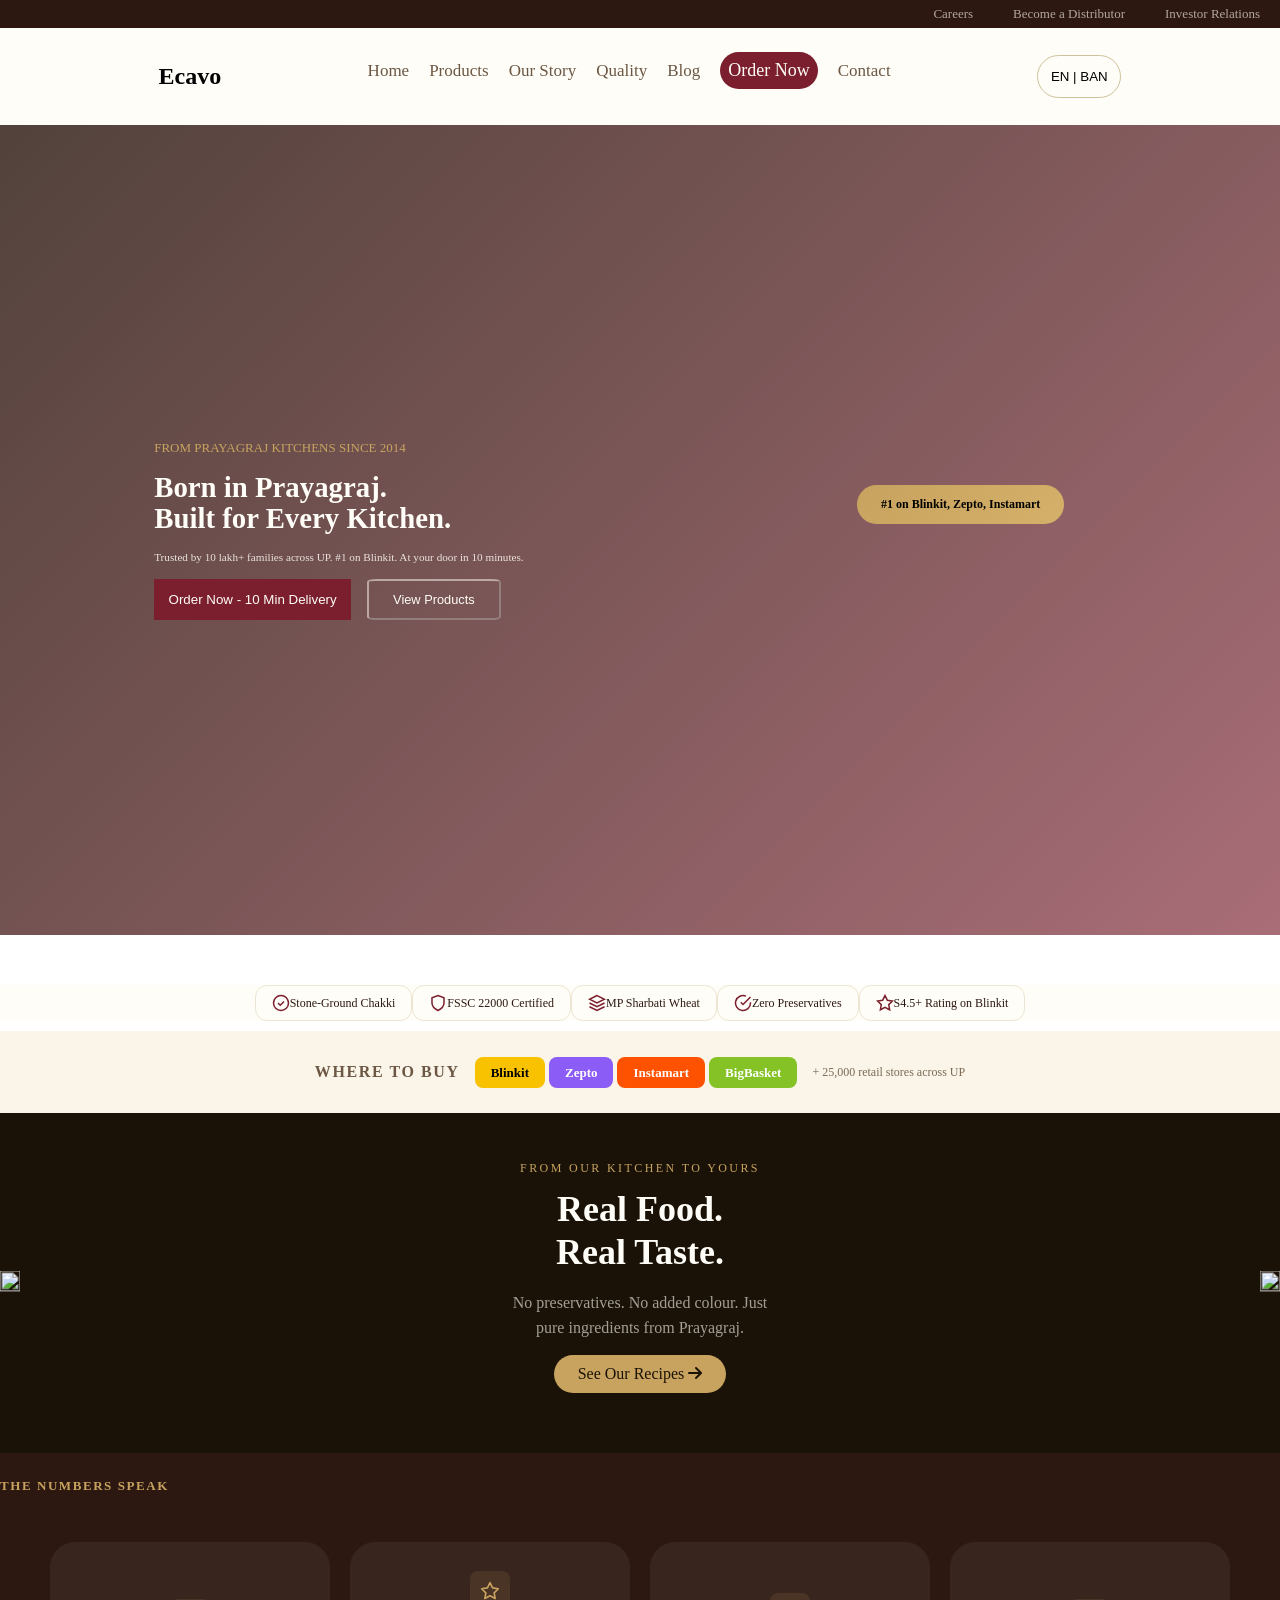
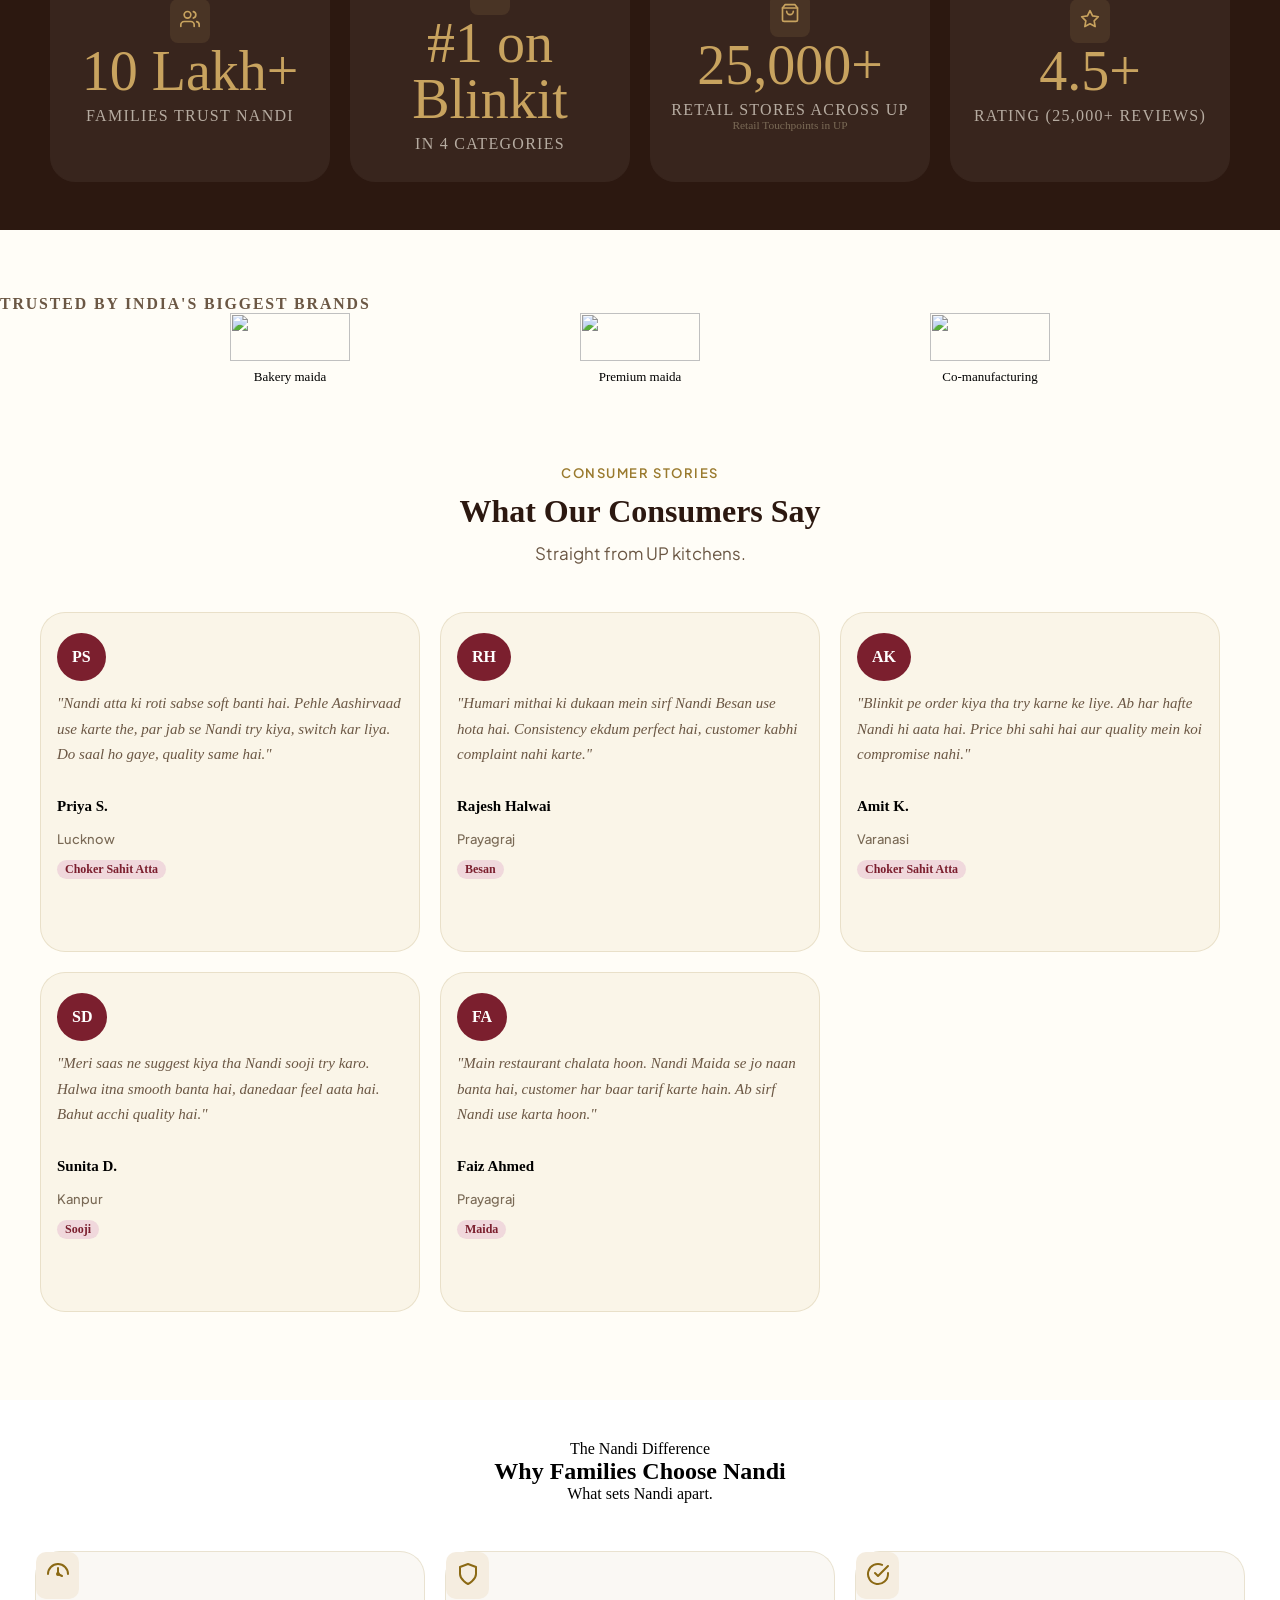
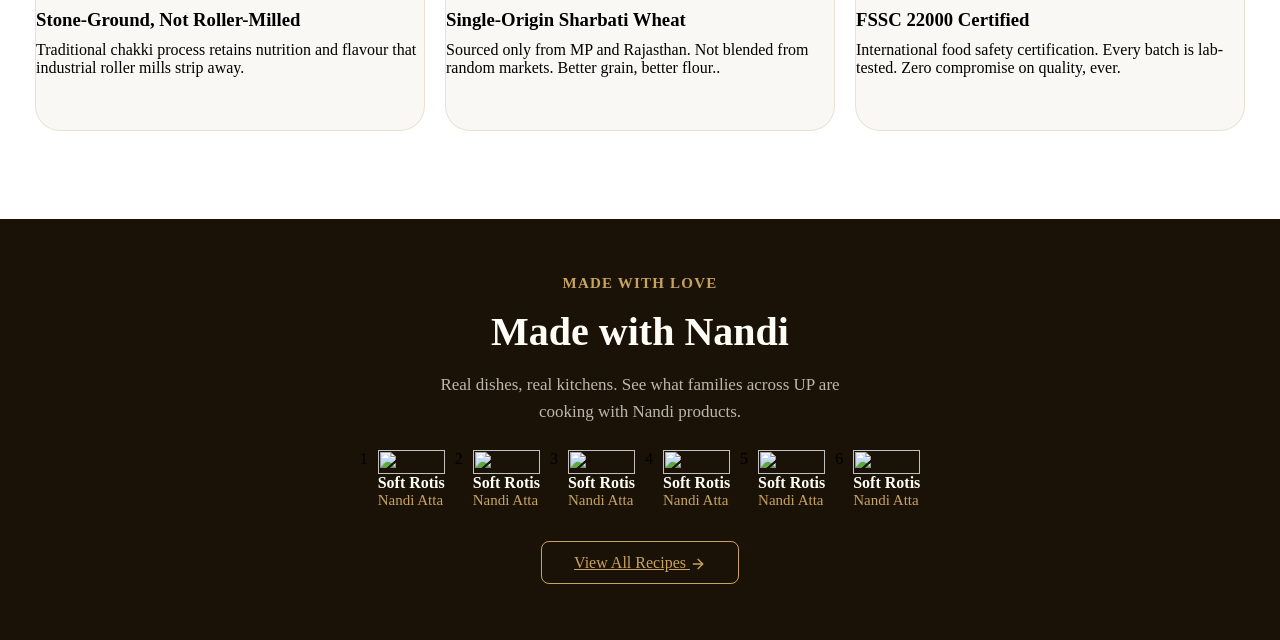
==== commit 88602a02: "push4" ====
--- a/index.html
+++ b/index.html
@@ -79,40 +79,26 @@
     <span class="image-badge">#1 on Blinkit, Zepto, Instamart</span>
 
 </div>
-    </div>
-
-</div>
-    </div>
+
+    </div>
+
+</div>
+    </div>
+ 
+
+</section>
+
+    <!-- Trust Badges Strip -->
+<section class="Trust-Badges ">
+ <div class="badges">
+ <div class="badge-item"><svg class="badge-icon" width="18" height="18" viewBox="0 0 24 24" fill="none" stroke="currentColor" stroke-width="2"><circle cx="12" cy="12" r="10"></circle><path d="M8 12l3 3 5-5"></path></svg> Stone-Ground Chakki </div>
+ <div class="badge-item"><svg class="badge-icon" width="18" height="18" viewBox="0 0 24 24" fill="none" stroke="currentColor" stroke-width="2"><path d="M12 22s8-4 8-10V5l-8-3-8 3v7c0 6 8 10 8 10z"></path></svg> FSSC 22000 Certified </div>
+ <div class="badge-item"><svg class="badge-icon" width="18" height="18" viewBox="0 0 24 24" fill="none" stroke="currentColor" stroke-width="2"><path d="M12 2L2 7l10 5 10-5-10-5z"></path><path d="M2 17l10 5 10-5"></path><path d="M2 12l10 5 10-5"></path></svg> MP Sharbati Wheat</div>
+ <div class="badge-item"><svg class="badge-icon" width="18" height="18" viewBox="0 0 24 24" fill="none" stroke="currentColor" stroke-width="2"><path d="M22 11.08V12a10 10 0 1 1-5.93-9.14"></path><polyline points="22 4 12 14.01 9 11.01"></polyline></svg> Zero Preservatives</div>
+ <div class="badge-item"><svg class="badge-icon" width="18" height="18" viewBox="0 0 24 24" fill="none" stroke="currentColor" stroke-width="2"><polygon points="12 2 15.09 8.26 22 9.27 17 14.14 18.18 21.02 12 17.77 5.82 21.02 7 14.14 2 9.27 8.91 8.26"></polygon></svg>S4.5+ Rating on Blinkit </div>
     
- <div class="badges">
- <div class="badge-item"><img src="./assets/icons/check.svg" alt="" class="badge-icon"> Stone-Ground Chakki
-        </div>
-
-
- <div class="badges">
- <div class="badge-item"><img src="./assets/icons/check.svg" alt="" class="badge-icon"> Stone-Ground Chakki
-        </div>
-
-
- <div class="badges">
- <div class="badge-item"><img src="./assets/icons/check.svg" alt="" class="badge-icon"> Stone-Ground Chakki
-        </div>
-
-
- <div class="badges">
- <div class="badge-item"><img src="./assets/icons/check.svg" alt="" class="badge-icon"> Stone-Ground Chakki
-        </div>
-
-
- <div class="badges">
- <div class="badge-item"><img src="./assets/icons/check.svg" alt="" class="badge-icon"> Stone-Ground Chakki
-        </div>
-
-
-</section>
-<!-- Trust Badges Strip -->
-
-
+    </div>
+</section>
 <!-- Where to Buy -->
 <section class="Where-to-Buy">
     <strong class="where-text"> Where to Buy</strong>
--- a/style.css
+++ b/style.css
@@ -244,8 +244,15 @@
 	justify-content: center;
 	align-items: center;
 	background-color: #fffdf7;
-}
-
+ margin-bottom:10px ;
+  border-bottom: 1px solid var(--color-border);
+}
+
+
+.Trust-Badges {
+background:#FAF5E8;
+   
+}
 .badge-item {
 	padding: 0.5rem 1rem;
 	border-radius: 12px;
@@ -259,7 +266,6 @@
 	border: 1px solid rgba(207, 193, 154, 0.4);
     display: inline-flex;
     align-items: center;
-    gap: .25rem;
 }
 
 .badge-item:hover {
@@ -913,6 +919,7 @@
 flex-wrap: wrap;
 }
 
+
 .whare-btns{
 
 
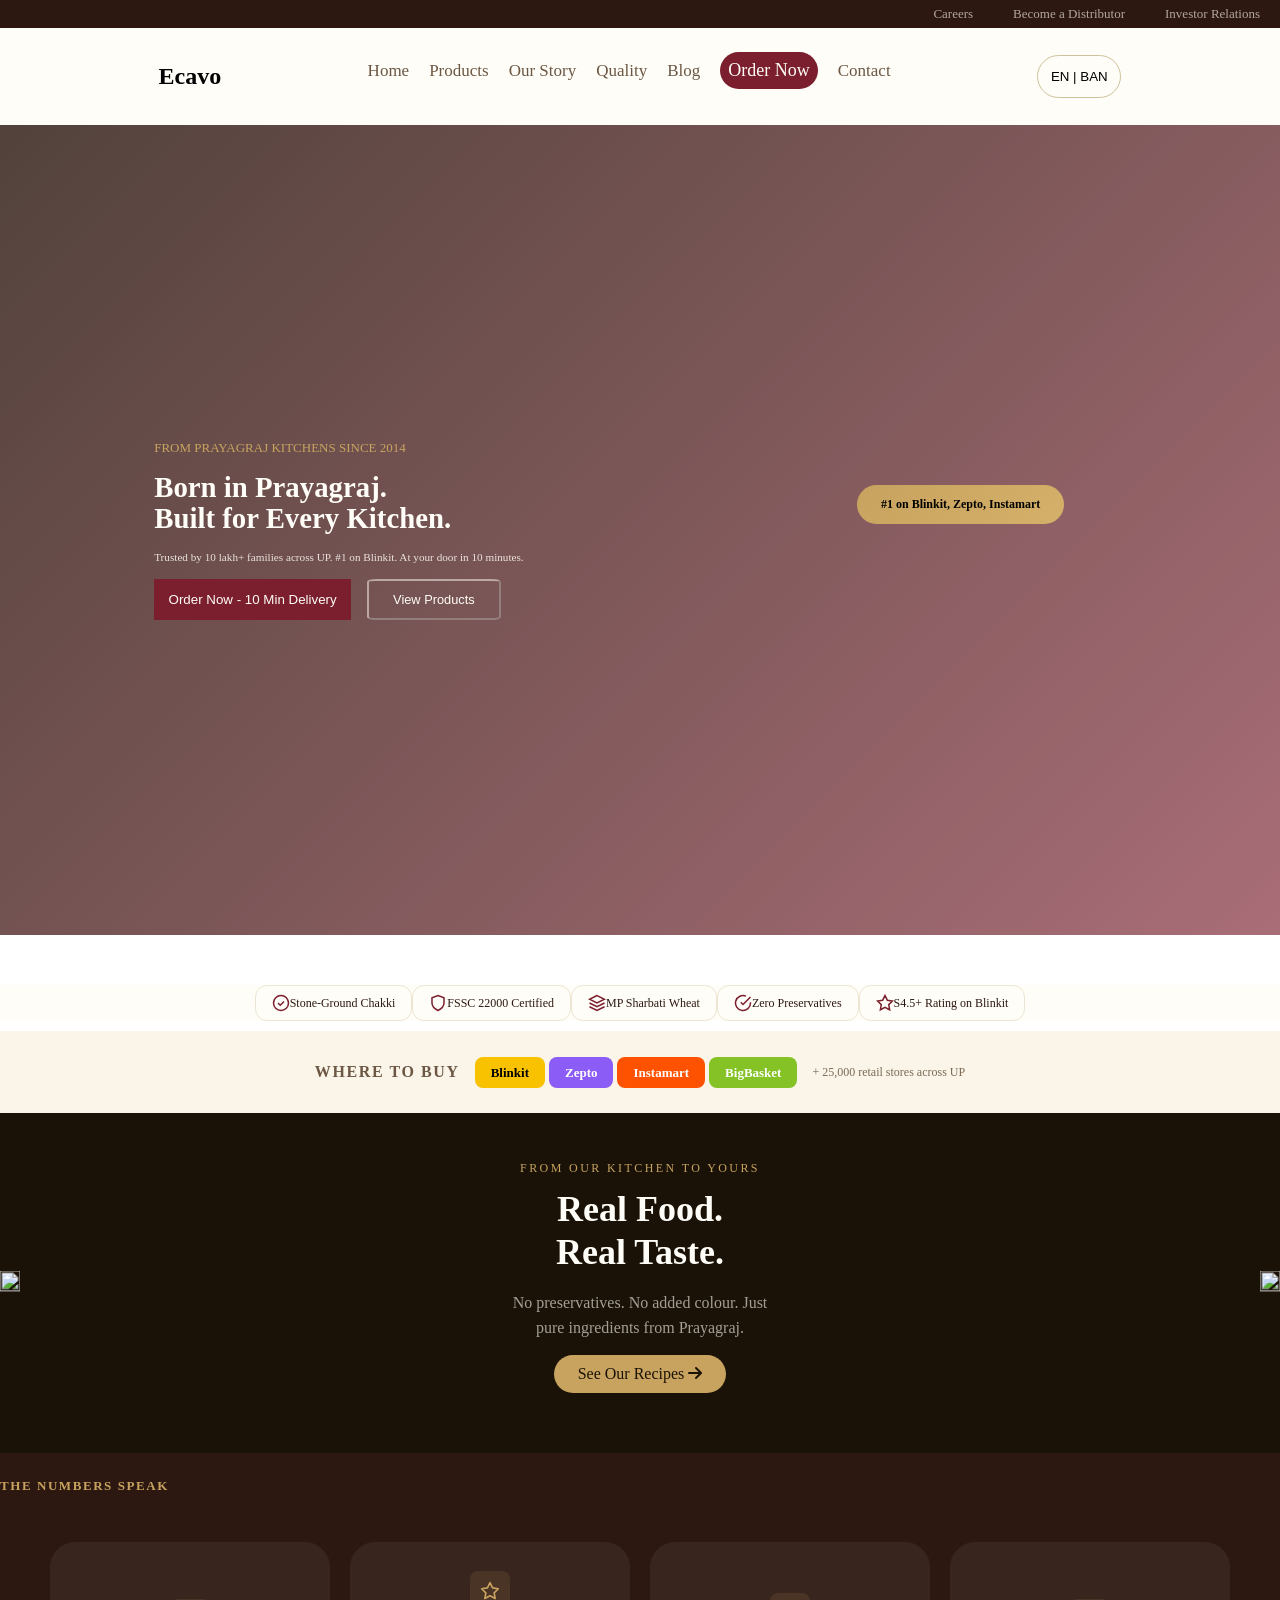
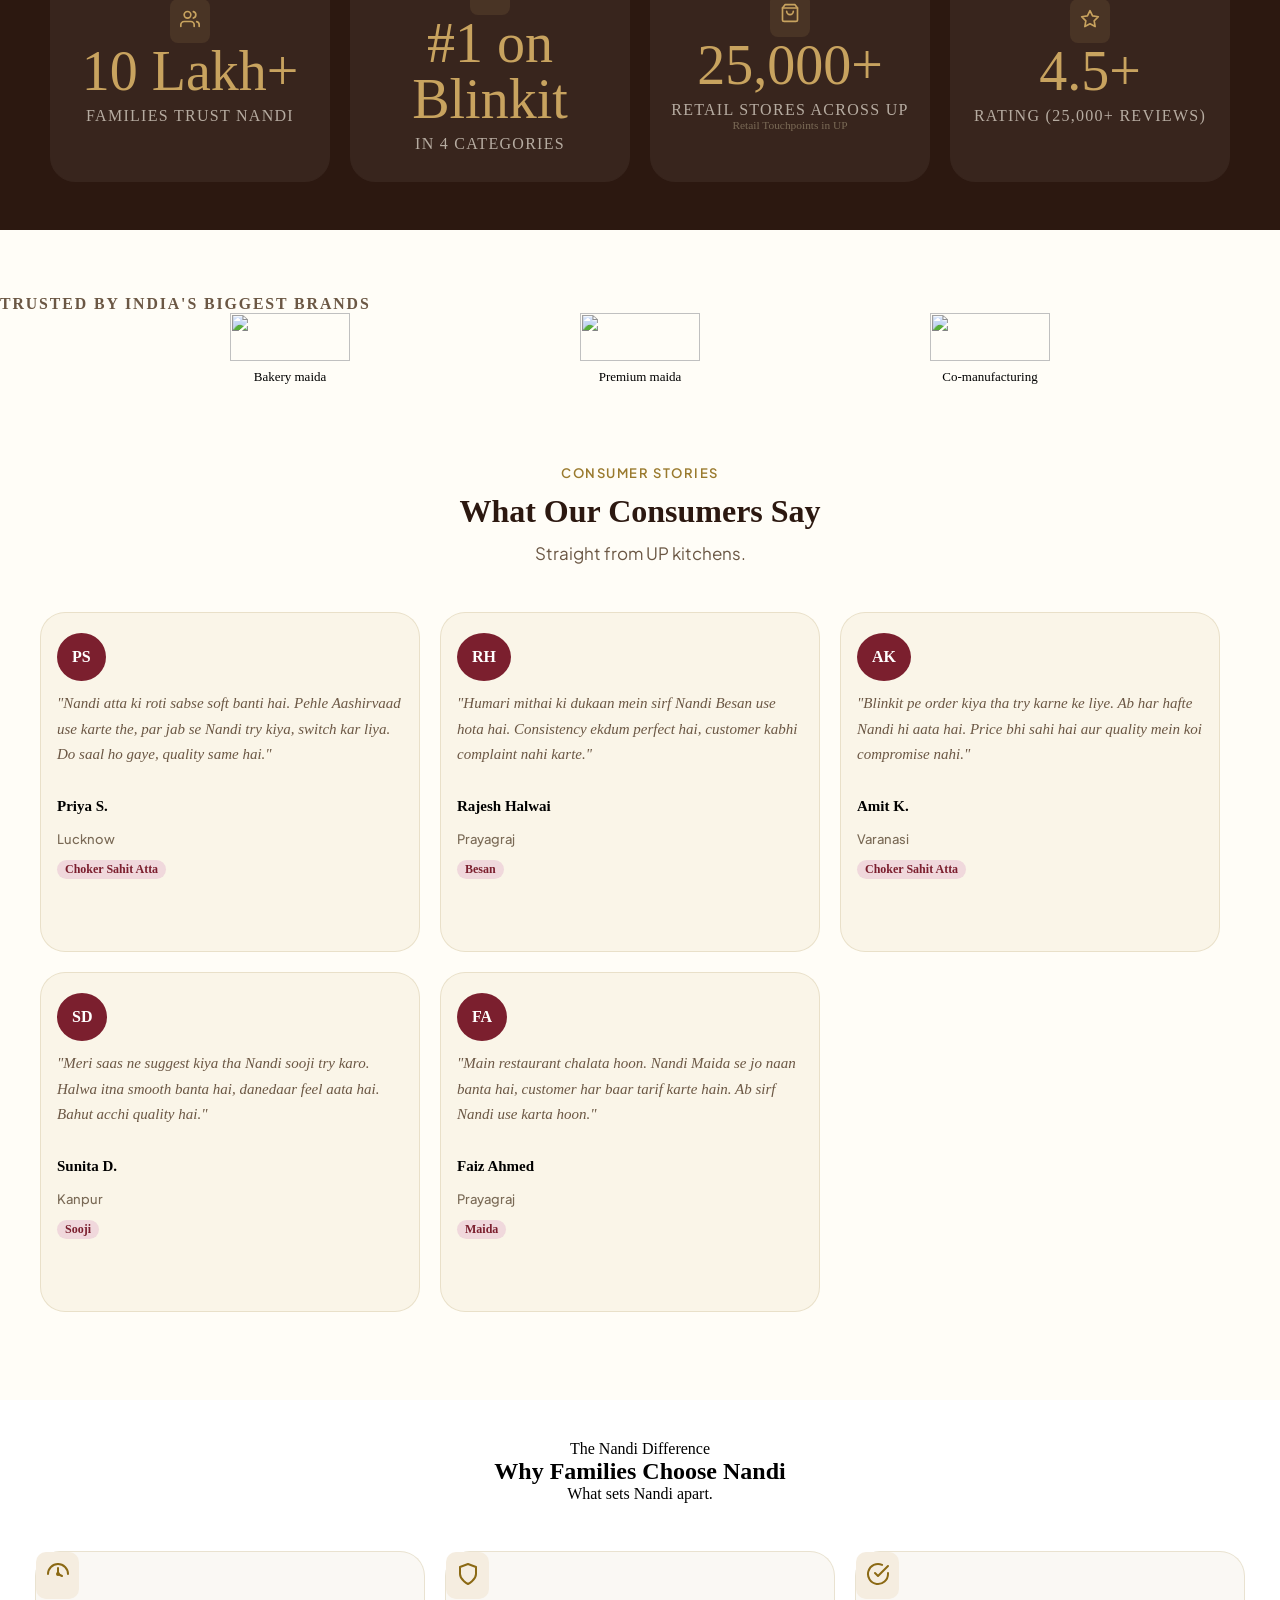
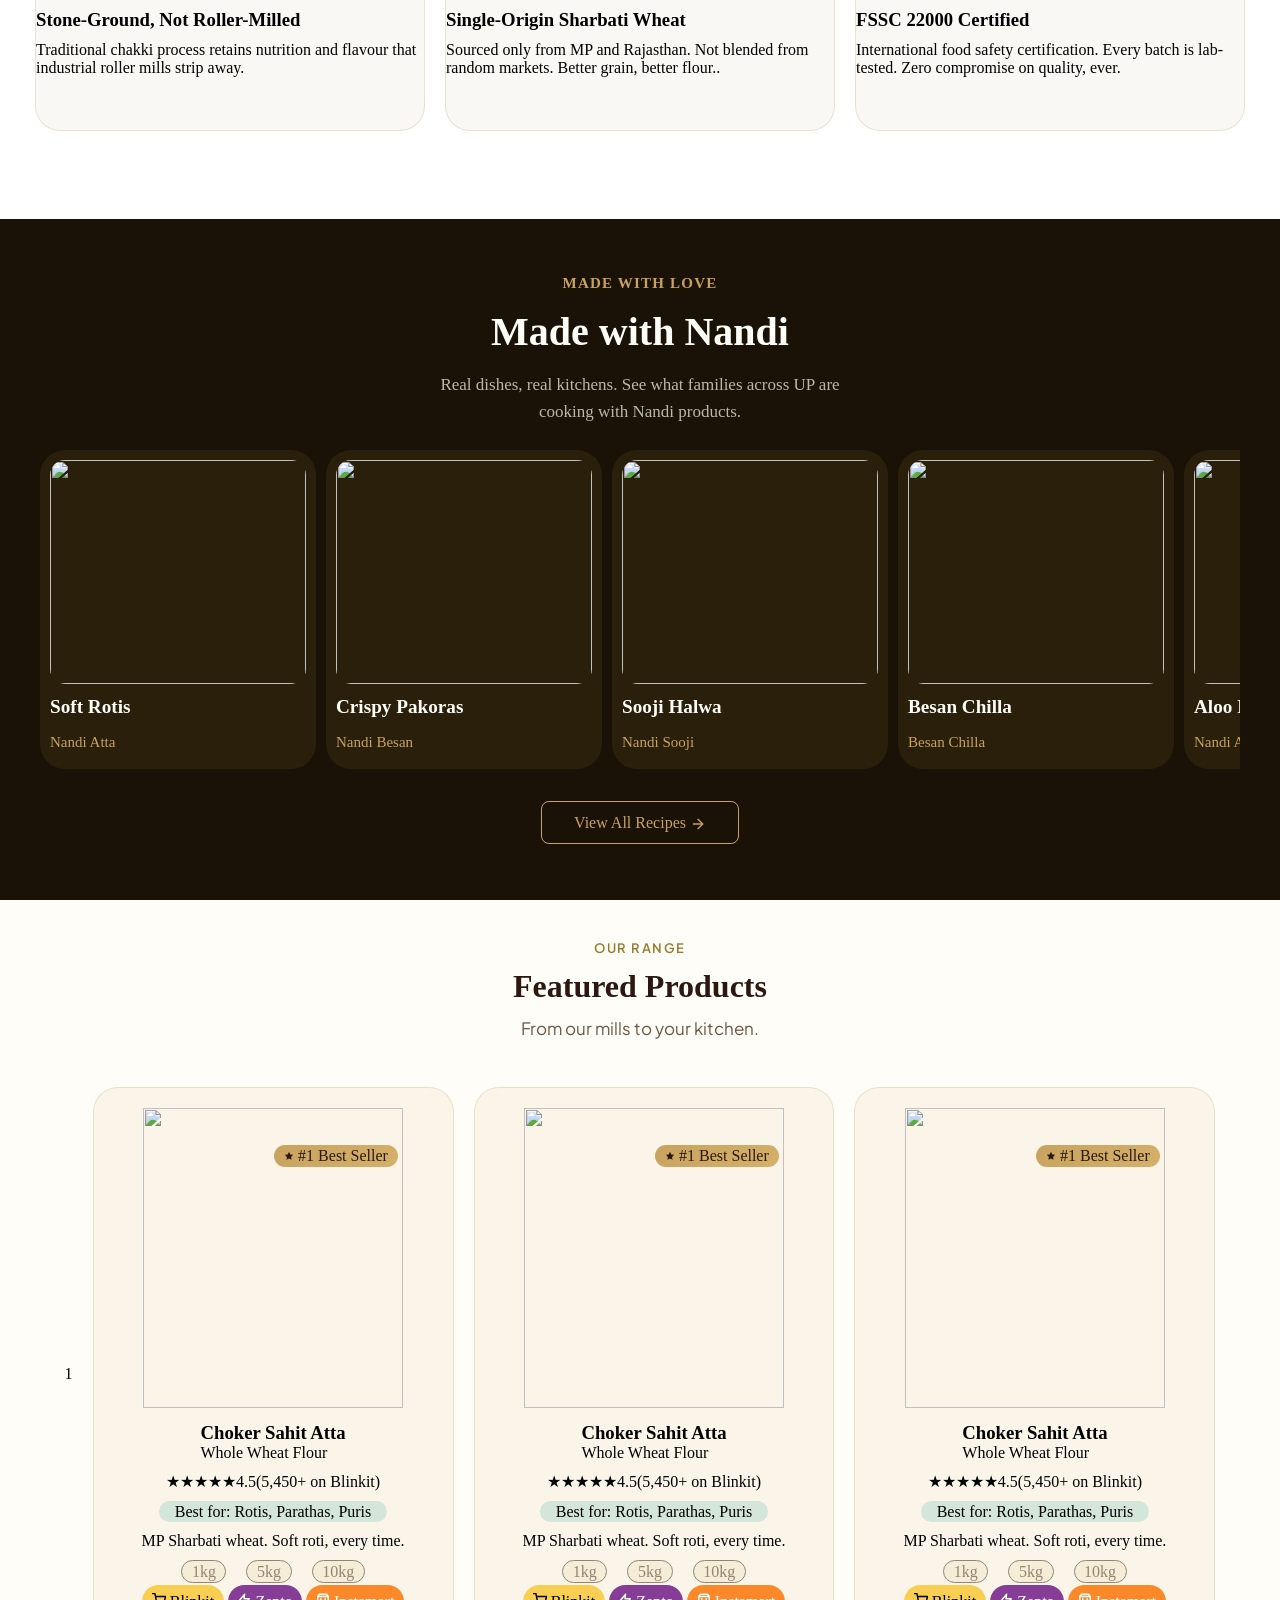
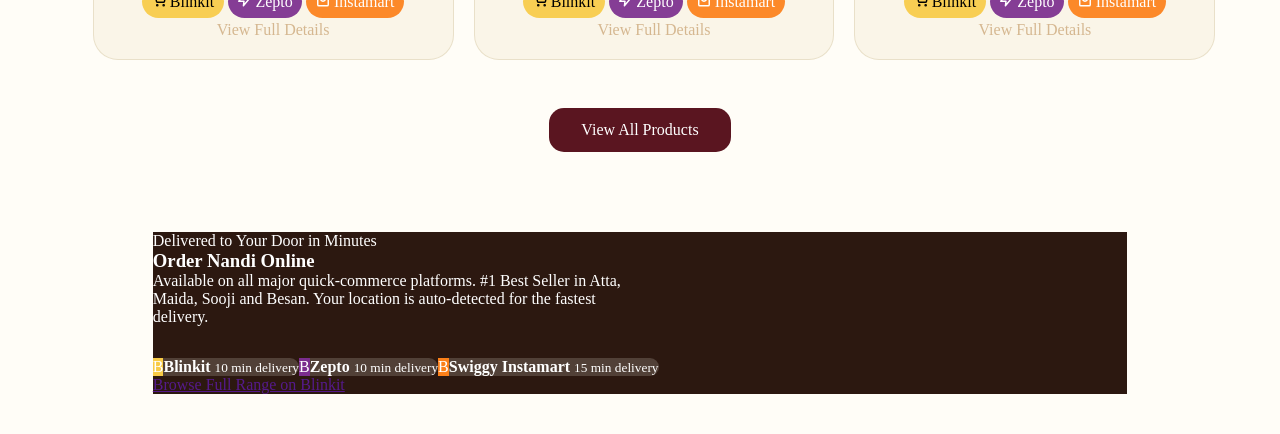
==== commit 2e14377c: "push 4" ====
--- a/index.html
+++ b/index.html
@@ -303,7 +303,7 @@
 </div>
 
 <div class="MadeWith-card-holder" >
-1
+
 <div class="MadeWith-card">
 <div class="MadeWith-card-img-holder" > <img class="MadeWith-card-img"  src="https://ecavo.in/product-images/food-rotis-premium.webp" alt="">    
 </div>
@@ -311,64 +311,177 @@
  <span class="MadeWith-card-product-item"> Nandi Atta   </span>
 </div>
 
-2
+<div class="MadeWith-card">
+<div class="MadeWith-card-img-holder" > <img class="MadeWith-card-img"  src="https://ecavo.in/product-images/food-pakora-premium.webp" alt="">    
+</div>
+ <span class="MadeWith-card-product-name" >  Crispy Pakoras  </span>
+ <span class="MadeWith-card-product-item"> Nandi Besan   </span>
+</div>
+
+<div class="MadeWith-card">
+<div class="MadeWith-card-img-holder" > <img class="MadeWith-card-img"  src="https://ecavo.in/product-images/food-halwa-premium.webp" alt="">    
+</div>
+ <span class="MadeWith-card-product-name" > Sooji Halwa  </span>
+ <span class="MadeWith-card-product-item"> Nandi Sooji   </span>
+</div>
+
+<div class="MadeWith-card">
+<div class="MadeWith-card-img-holder" > <img class="MadeWith-card-img"  src="https://ecavo.in/product-images/food-chilla-premium.webp" alt="">    
+</div>
+ <span class="MadeWith-card-product-name" >  Besan Chilla  </span>
+ <span class="MadeWith-card-product-item"> Besan Chilla   </span>
+</div>
+
+<div class="MadeWith-card">
+<div class="MadeWith-card-img-holder" > <img class="MadeWith-card-img"  src="https://ecavo.in/product-images/food-paratha-premium.webp" alt="">    
+</div>
+ <span class="MadeWith-card-product-name" >  Aloo Paratha</span>
+ <span class="MadeWith-card-product-item"> Nandi Atta   </span>
+</div>
+
+
 <div class="MadeWith-card">
 <div class="MadeWith-card-img-holder" > <img class="MadeWith-card-img"  src="https://ecavo.in/product-images/food-rotis-premium.webp" alt="">    
-</div>
- <span class="MadeWith-card-product-name" >  Soft Rotis   </span>
- <span class="MadeWith-card-product-item"> Nandi Atta   </span>
-</div>
-
-3
-<div class="MadeWith-card">
-<div class="MadeWith-card-img-holder" > <img class="MadeWith-card-img"  src="https://ecavo.in/product-images/food-rotis-premium.webp" alt="">    
-</div>
- <span class="MadeWith-card-product-name" >  Soft Rotis   </span>
- <span class="MadeWith-card-product-item"> Nandi Atta   </span>
-</div>
-
-4
-<div class="MadeWith-card">
-<div class="MadeWith-card-img-holder" > <img class="MadeWith-card-img"  src="https://ecavo.in/product-images/food-rotis-premium.webp" alt="">    
-</div>
- <span class="MadeWith-card-product-name" >  Soft Rotis   </span>
- <span class="MadeWith-card-product-item"> Nandi Atta   </span>
-</div>
-
-5
-<div class="MadeWith-card">
-<div class="MadeWith-card-img-holder" > <img class="MadeWith-card-img"  src="https://ecavo.in/product-images/food-rotis-premium.webp" alt="">    
-</div>
- <span class="MadeWith-card-product-name" >  Soft Rotis   </span>
- <span class="MadeWith-card-product-item"> Nandi Atta   </span>
-</div>
-
-6
-<div class="MadeWith-card">
-<div class="MadeWith-card-img-holder" > <img class="MadeWith-card-img"  src="https://ecavo.in/product-images/food-rotis-premium.webp" alt="">    
-</div>
- <span class="MadeWith-card-product-name" >  Soft Rotis   </span>
- <span class="MadeWith-card-product-item"> Nandi Atta   </span>
-</div>
-
-
-
-
-
-
-
-
-
+</div >
+ <span class="MadeWith-card-product-name" >  Samosas </span>
+ <span class="MadeWith-card-product-item"> Nandi Maida  </span>
+</div>
 
 </div>
 <div class="MadeWith-btn" >   <a class="MadeWith-a" href="">View All Recipes <svg width="16" height="16" viewBox="0 0 24 24" fill="none" stroke="currentColor" stroke-width="2" stroke-linecap="round" stroke-linejoin="round" style="margin-left: var(--space-2); vertical-align: middle;"><line x1="5" y1="12" x2="19" y2="12"></line><polyline points="12 5 19 12 12 19"></polyline></svg> </a>       </div>
 </div>
 </section>
 
-
-
-
-
+           <!-- Featured Products -->
+<section class="Featured-section">
+    <div class="Featured-body">
+
+<div class="Featured-cont">   
+<span class="Featured-cont-tx" > Our Range </span>
+<h2 class="Featured-cont-h2"> Featured Products </h2>
+<p class="Featured-cont-para"> From our mills to your kitchen. </p>
+</div>
+
+<div class="Featured-card-holder">
+1
+<div class="Featured-card">  
+
+ <div class="Featured-card-img-hold">
+         <img class="Featured-card-img" src="https://ecavo.in/product-images/choker-sahit-aata.webp" alt="">
+        <span class="Featured-card-img-badge">  <svg width="10" height="10" viewBox="0 0 24 24" fill="currentColor"><polygon points="12 2 15.09 8.26 22 9.27 17 14.14 18.18 21.02 12 17.77 5.82 21.02 7 14.14 2 9.27 8.91 8.26"></polygon></svg> #1 Best Seller</span>
+ </div>
+<div class="Featured-card-text">   
+    <h3 class="Featured-card-h3">Choker Sahit Atta</h3>
+    <p class="Featured-card-para"> Whole Wheat Flour</p>
+</div>
+<div class="Featured-card-rating"><span class="Featured-rating-stars">★★★★★</span><span class="Featured-rating-score">4.5</span><span class="Featured-rating-count">(5,450+ on Blinkit)</span></div>
+<span class="Featured-card-bestfor">Best for: Rotis, Parathas, Puris</span>
+<p class="Featured-card-usp" >MP Sharbati wheat. Soft roti, every time.</p>
+
+<div class="Featured-card-size"><span class="Featured-size-pill">1kg</span><span class="Featured-size-pill">5kg</span><span class="Featured-size-pill">10kg</span></div>
+
+<div class="Featured-buy-options">
+    <a href="https://blinkit.com/prn/nandi-whole-wheat-chakki-fresh-atta/prid/587565" class="Featured-buy"style="color:black; background-color:#F8CE53;"><svg width="14" height="14" viewBox="0 0 24 24" fill="none" stroke="currentColor" stroke-width="2.5" stroke-linecap="round" stroke-linejoin="round"><circle cx="9" cy="21" r="1"></circle><circle cx="20" cy="21" r="1"></circle><path d="M1 1h4l2.68 13.39a2 2 0 0 0 2 1.61h9.72a2 2 0 0 0 2-1.61L23 6H6"></path></svg> Blinkit</a>
+              <a href="https://www.zepto.com/pn/nandi-atta/pvid/be0f095f-5982-4c30-be26-cb55c4ee6a04" class="Featured-buy" style="background-color: #853D95;"><svg width="14" height="14" viewBox="0 0 24 24" fill="none" stroke="currentColor" stroke-width="2.5" stroke-linecap="round" stroke-linejoin="round"><polygon points="13 2 3 14 12 14 11 22 21 10 12 10 13 2"></polygon></svg> Zepto</a>
+              <a href="https://www.swiggy.com/instamart/search?query=Nandi+Atta" class="Featured-buy" style="background-color: #FC8929;"><svg width="14" height="14" viewBox="0 0 24 24" fill="none" stroke="currentColor" stroke-width="2.5" stroke-linecap="round" stroke-linejoin="round"><path d="M6 2L3 6v14a2 2 0 0 0 2 2h14a2 2 0 0 0 2-2V6l-3-4z"></path><line x1="3" y1="6" x2="21" y2="6"></line><path d="M16 10a4 4 0 0 1-8 0"></path></svg> Instamart</a>  
+    </div>
+
+<div class="Featured-card-a"> <a href="" class="Featured-card-a">View Full Details</a></div>
+</div>
+
+<div class="Featured-card">  
+
+ <div class="Featured-card-img-hold">
+         <img class="Featured-card-img" src="https://ecavo.in/product-images/pink-salt.webp" alt="">
+        <span class="Featured-card-img-badge">  <svg width="10" height="10" viewBox="0 0 24 24" fill="currentColor"><polygon points="12 2 15.09 8.26 22 9.27 17 14.14 18.18 21.02 12 17.77 5.82 21.02 7 14.14 2 9.27 8.91 8.26"></polygon></svg> #1 Best Seller</span>
+ </div>
+<div class="Featured-card-text">   
+    <h3 class="Featured-card-h3">Choker Sahit Atta</h3>
+    <p class="Featured-card-para"> Whole Wheat Flour</p>
+</div>
+<div class="Featured-card-rating"><span class="Featured-rating-stars">★★★★★</span><span class="Featured-rating-score">4.5</span><span class="Featured-rating-count">(5,450+ on Blinkit)</span></div>
+<span class="Featured-card-bestfor">Best for: Rotis, Parathas, Puris</span>
+<p class="Featured-card-usp" >MP Sharbati wheat. Soft roti, every time.</p>
+
+<div class="Featured-card-size"><span class="Featured-size-pill">1kg</span><span class="Featured-size-pill">5kg</span><span class="Featured-size-pill">10kg</span></div>
+
+<div class="Featured-buy-options">
+    <a href="https://blinkit.com/prn/nandi-whole-wheat-chakki-fresh-atta/prid/587565" class="Featured-buy"style="color:black; background-color:#F8CE53;"><svg width="14" height="14" viewBox="0 0 24 24" fill="none" stroke="currentColor" stroke-width="2.5" stroke-linecap="round" stroke-linejoin="round"><circle cx="9" cy="21" r="1"></circle><circle cx="20" cy="21" r="1"></circle><path d="M1 1h4l2.68 13.39a2 2 0 0 0 2 1.61h9.72a2 2 0 0 0 2-1.61L23 6H6"></path></svg> Blinkit</a>
+              <a href="https://www.zepto.com/pn/nandi-atta/pvid/be0f095f-5982-4c30-be26-cb55c4ee6a04" class="Featured-buy" style="background-color: #853D95;"><svg width="14" height="14" viewBox="0 0 24 24" fill="none" stroke="currentColor" stroke-width="2.5" stroke-linecap="round" stroke-linejoin="round"><polygon points="13 2 3 14 12 14 11 22 21 10 12 10 13 2"></polygon></svg> Zepto</a>
+              <a href="https://www.swiggy.com/instamart/search?query=Nandi+Atta" class="Featured-buy" style="background-color: #FC8929;"><svg width="14" height="14" viewBox="0 0 24 24" fill="none" stroke="currentColor" stroke-width="2.5" stroke-linecap="round" stroke-linejoin="round"><path d="M6 2L3 6v14a2 2 0 0 0 2 2h14a2 2 0 0 0 2-2V6l-3-4z"></path><line x1="3" y1="6" x2="21" y2="6"></line><path d="M16 10a4 4 0 0 1-8 0"></path></svg> Instamart</a>  
+    </div>
+
+<div class="Featured-card-a"> <a href="" class="Featured-card-a">View Full Details</a></div>
+</div>
+
+<div class="Featured-card">  
+
+ <div class="Featured-card-img-hold">
+         <img class="Featured-card-img" src="https://ecavo.in/product-images/besan.webp" alt="">
+        <span class="Featured-card-img-badge">  <svg width="10" height="10" viewBox="0 0 24 24" fill="currentColor"><polygon points="12 2 15.09 8.26 22 9.27 17 14.14 18.18 21.02 12 17.77 5.82 21.02 7 14.14 2 9.27 8.91 8.26"></polygon></svg> #1 Best Seller</span>
+ </div>
+<div class="Featured-card-text">   
+    <h3 class="Featured-card-h3">Choker Sahit Atta</h3>
+    <p class="Featured-card-para"> Whole Wheat Flour</p>
+</div>
+<div class="Featured-card-rating"><span class="Featured-rating-stars">★★★★★</span><span class="Featured-rating-score">4.5</span><span class="Featured-rating-count">(5,450+ on Blinkit)</span></div>
+<span class="Featured-card-bestfor">Best for: Rotis, Parathas, Puris</span>
+<p class="Featured-card-usp" >MP Sharbati wheat. Soft roti, every time.</p>
+
+<div class="Featured-card-size"><span class="Featured-size-pill">1kg</span><span class="Featured-size-pill">5kg</span><span class="Featured-size-pill">10kg</span></div>
+
+<div class="Featured-buy-options">
+    <a href="https://blinkit.com/prn/nandi-whole-wheat-chakki-fresh-atta/prid/587565" class="Featured-buy"style="color:black; background-color:#F8CE53;"><svg width="14" height="14" viewBox="0 0 24 24" fill="none" stroke="currentColor" stroke-width="2.5" stroke-linecap="round" stroke-linejoin="round"><circle cx="9" cy="21" r="1"></circle><circle cx="20" cy="21" r="1"></circle><path d="M1 1h4l2.68 13.39a2 2 0 0 0 2 1.61h9.72a2 2 0 0 0 2-1.61L23 6H6"></path></svg> Blinkit</a>
+              <a href="https://www.zepto.com/pn/nandi-atta/pvid/be0f095f-5982-4c30-be26-cb55c4ee6a04" class="Featured-buy" style="background-color: #853D95;"><svg width="14" height="14" viewBox="0 0 24 24" fill="none" stroke="currentColor" stroke-width="2.5" stroke-linecap="round" stroke-linejoin="round"><polygon points="13 2 3 14 12 14 11 22 21 10 12 10 13 2"></polygon></svg> Zepto</a>
+              <a href="https://www.swiggy.com/instamart/search?query=Nandi+Atta" class="Featured-buy" style="background-color: #FC8929;"><svg width="14" height="14" viewBox="0 0 24 24" fill="none" stroke="currentColor" stroke-width="2.5" stroke-linecap="round" stroke-linejoin="round"><path d="M6 2L3 6v14a2 2 0 0 0 2 2h14a2 2 0 0 0 2-2V6l-3-4z"></path><line x1="3" y1="6" x2="21" y2="6"></line><path d="M16 10a4 4 0 0 1-8 0"></path></svg> Instamart</a>  
+    </div>
+<div class="Featured-card-a"> <a href="" class="Featured-card-a">View Full Details</a></div>
+</div>
+</div>
+<div class="Featured-a-div">  <a href="" class="Featured-a">View All Products</a> </div>
+    </div>
+</section>
+
+                  <!-- Order Nandi Online -->
+
+<section class="Order-Nandi-section">
+<div class="Order-body">
+    <div class="Order-cont">
+<span class="Order-tx">  Delivered to Your Door in Minutes</span>
+<h3 class="Order-online">Order Nandi Online</h3>
+<p class="Order-para">Available on all major quick-commerce platforms. #1 Best Seller in Atta, Maida, Sooji and Besan. Your location is auto-detected for the fastest delivery.</p>
+
+    </div>
+
+    <div class="Order-card-holder">
+<div class="Order-card"> <span style="background-color:#F8CB46 ;" class="Order-card-ion">B</span> 
+    <span class="Order-card-cont">     
+    <strong class="Order-card-mart"> Blinkit</strong> <small class="Order-card-time">10 min delivery</small>
+    </span> 
+</div>
+
+<div class="Order-card"> <span style="background-color:#7B2D8E ;" class="Order-card-ion">B</span> 
+    <span class="Order-card-cont">     
+    <strong class="Order-card-mart">  Zepto</strong> <small class="Order-card-time">10 min delivery</small>
+    </span> 
+</div>
+
+<div class="Order-card"> <span style="background-color:#FC8019  ;" class="Order-card-ion">B</span> 
+    <span class="Order-card-cont">     
+    <strong class="Order-card-mart"> Swiggy Instamart</strong> <small class="Order-card-time">15 min delivery</small>
+    </span> 
+</div>
+
+
+    </div>
+
+    <div class="Order-card-a-div"> <a class="Order-card-a" href="">Browse Full Range on Blinkit</a></div>
+    
+    
+
+
+</div>
+</section>
 
 
 
--- a/style.css
+++ b/style.css
@@ -583,10 +583,7 @@
 .WhatOur-text-cont{
 	display: flex;
     flex-direction: column;
-/* justify-content:center ; */
-align-items: center;
-/* text-align: center; */
-/* position: relative; */
+align-items: center;
 
 
 }
@@ -786,6 +783,7 @@
 	justify-content: center; */
 	margin: 1rem;
 max-width: 1200px;
+
 }
 
 
@@ -836,7 +834,9 @@
 	overflow-x: scroll;
 	/* padding: 10px 20px; */
 	/* justify-content: start; */
-    flex-wrap: nowrap;
+    /* flex-wrap: nowrap; */
+	scrollbar-color: #C8A35F transparent;
+
 
 }
 
@@ -845,28 +845,38 @@
 display: flex;
 flex-direction: column;
 width: 100%;
-box-sizing: border-box;
+border-radius: 25px ;
+background-color: #2a1f0a;
+padding: 10px;
+
 }
 
 
 .MadeWith-card-img-holder{
 max-width: 100%;
-
+border-radius: 15px;
 }
 
 
 .MadeWith-card-img{
 	
-	width: 100%;
-    height: 100%;
+	width: 16rem;
+    height: 14rem;
     object-fit: cover;
-}
-
-
+	border-radius: 15px;
+}
+
+.MadeWith-card-product{
+background-color:#7B1F2E; ;
+
+}
 .MadeWith-card-product-name{
 	 font-weight: 700;
     color: #FFFDF7;
-
+font-weight: 600;
+    color: #FFFDF7;
+	padding:.5rem 0;
+	font-size: 1.2rem;
 }
 
 
@@ -874,6 +884,7 @@
 font-size: 0.9375rem;
     color: #C8A35F;
     font-weight: 500;
+	padding:.5rem 0;
 }
 
 .MadeWith-btn{
@@ -893,9 +904,344 @@
 padding: .7rem 2rem;
 background-color: transparent;
 border-radius: 8px;
-
-
-}
+text-decoration: none;
+
+}
+                         /* <!-- Featured Products --> */
+
+.Featured-section{
+	 background-color: #FFFDF7;
+	padding: 2.5rem 0px;
+	display: flex;
+	justify-content: center;
+
+}
+
+.Featured-body{
+
+	
+
+}
+
+.Featured-cont{
+
+	display: flex;
+    flex-direction: column;
+   align-items: center;
+   margin-bottom: 2rem;
+
+}
+
+.Featured-cont-tx{
+
+
+color: #9A7A2E;;
+position: relative;
+    display: block;
+    font-size: 0.8125rem;
+    font-weight: 600;
+    text-transform: uppercase;
+    letter-spacing: 0.12em;
+	margin-bottom: 0.75rem;;
+	font-family: 'Plus Jakarta Sans', 'Plus Jakarta Sans Fallback', 'Helvetica Neue', sans-serif;
+}
+
+.Featured-cont-h2{
+
+color: #2C1810;
+position: relative;
+    display: block;
+    font-size: 2rem;
+    font-weight: 600;
+	margin-bottom: 0.75rem;;
+	font-family:'Playfair Display', Georgia, serif;
+
+}
+
+.Featured-cont-para{
+
+color: #6B5744;
+font-family: 'Plus Jakarta Sans', 'Plus Jakarta Sans Fallback', 'Helvetica Neue', sans-serif;;
+font-size: 1.0625rem;
+
+}
+
+.Featured-card-holder{
+
+display:flex;
+	align-items: center;
+	 gap: 20px;
+	margin: 3rem 0rem;
+    	justify-items: center;
+	justify-content: center;
+}
+
+.Featured-card{
+background-color:#FAF5E8;
+border: 1px solid rgba(207, 193, 154, 0.4);
+border-radius: 25px;
+padding: 1.25rem 3rem;
+display: flex;
+flex-direction: column;
+align-items: center;
+gap: 10px;
+
+
+}
+
+.Featured-card-img{
+
+width: 260px;
+height: 300px;
+padding: ;
+
+}
+
+.Featured-card-img-hold{
+position: relative;
+
+
+}
+
+.Featured-card-img-badge {
+position: absolute;
+z-index: 1;
+    right: 2%;
+    top: 12%;
+	background: linear-gradient(135deg, #C8A35F, #D4B06A);
+    color: #2C1810;
+	border-radius: 15px;
+	padding: 2px 10px;
+}
+
+
+.Featured-card-text {
+
+
+
+}
+
+
+.Featured-card-h3 {
+
+
+
+}
+
+
+.Featured-card-para {
+
+
+
+}
+
+
+.Featured-card-rating {
+
+
+
+}
+
+
+.Featured-rating-stars {
+
+
+
+}
+
+
+.Featured-rating-score {
+
+
+
+}
+
+
+.Featured-rating-count {
+
+
+
+}
+
+
+.Featured-card-bestfor {
+
+background-color: #D4E5DA;
+padding: .1rem 1rem;
+border-radius: 15px;
+
+}
+
+
+.Featured-card-usp {
+
+
+
+}
+
+
+.Featured-card-size {
+
+display: flex;
+justify-content: center;
+gap: 20px;
+
+}
+
+.Featured-size-pill {
+background-color: #F5EDD8;
+padding: .1rem .6rem;
+border-radius: 15px;
+border: 1px solid #948470;
+color: #948470;
+
+
+}
+
+
+.Featured-buy-options {
+
+
+
+}
+
+
+.Featured-buy{
+padding: .5rem .6rem;
+border-radius: 25px;
+text-decoration: none;
+color: white;
+
+}
+
+.Featured-card-a{
+
+text-decoration: none;
+color: #D5B790;
+}
+
+.Featured-a-div{
+display: flex;
+justify-content: center;
+align-items: center;
+}
+
+.Featured-a{
+		display: inline-block;
+	align-items: center;
+	background: #5A1520;
+	color: white;
+	padding: .8rem 2rem;
+	text-decoration: none;
+	border-radius: 15px;
+}
+
+    /* <!-- Order Nandi Online -->  */
+	
+.Order-Nandi-section{
+	 background-color: #FFFDF7;
+	padding: 2.5rem 0px;
+	display: flex;
+	justify-content: center;
+	color: white;
+
+}
+
+
+.Order-body{
+background-color: #2C1810;
+
+}
+
+
+.Order-cont{
+
+max-width: 50%;
+
+    flex-direction: column;
+   align-items: center;
+   margin-bottom: 2rem;
+}
+
+.Order-tx{
+
+
+}
+
+
+.Order-online{
+
+
+}
+
+
+.Order-para{
+
+
+}
+
+
+.Order-card-holder{
+display: flex;
+/* flex-direction: row; */
+/* justify-content: center; */
+/* justify-items: center; */
+align-items: center;
+
+}
+
+
+.Order-card{
+background-color: #514037;
+border-radius: 25px;
+display: flex;
+justify-content: center;
+
+
+.Order-card-cont{
+
+
+	
+}
+
+
+
+}
+
+
+.Order-card-ion{
+
+
+}
+
+
+.Order-card-mart{
+
+
+}
+
+
+.Order-card-time{
+
+
+}
+
+
+.Order-card-a-div{
+
+
+}
+
+
+.Order-card-a{
+
+
+}
+
+
+
+
+
 
 
 
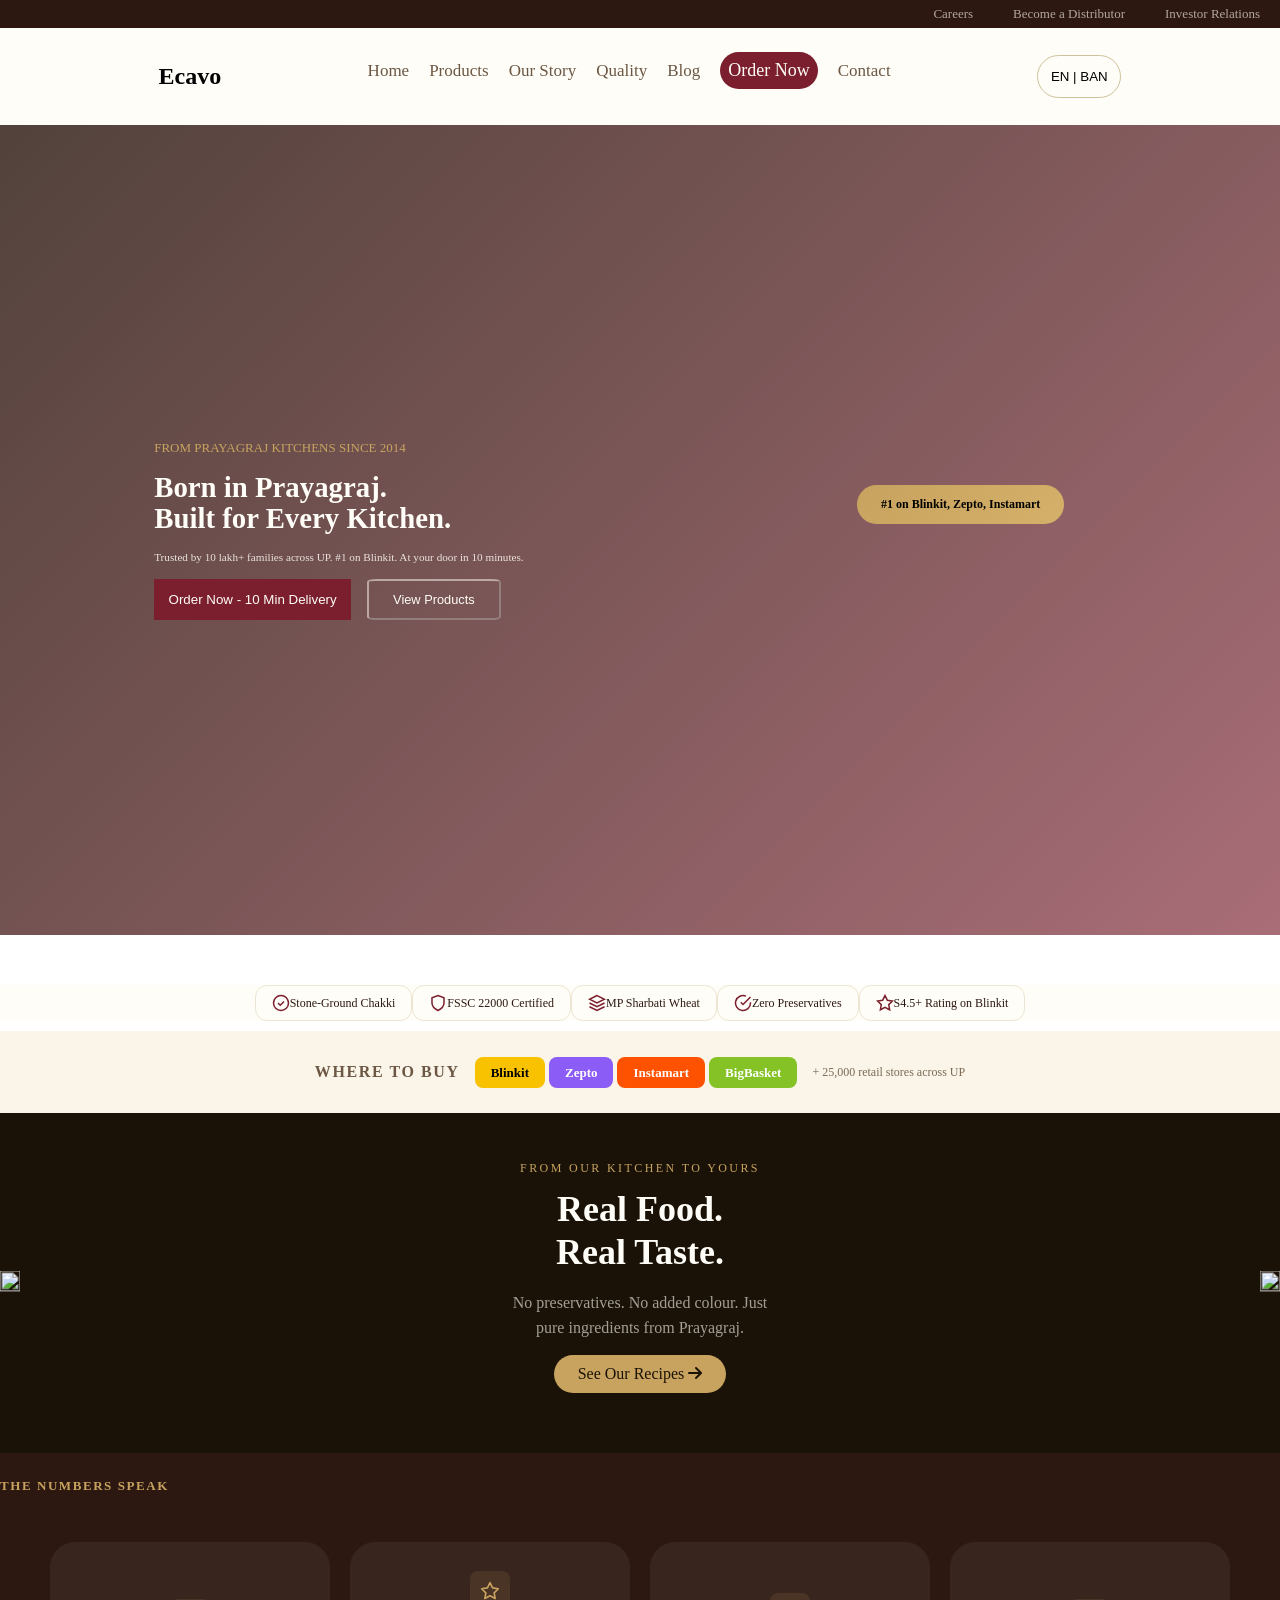
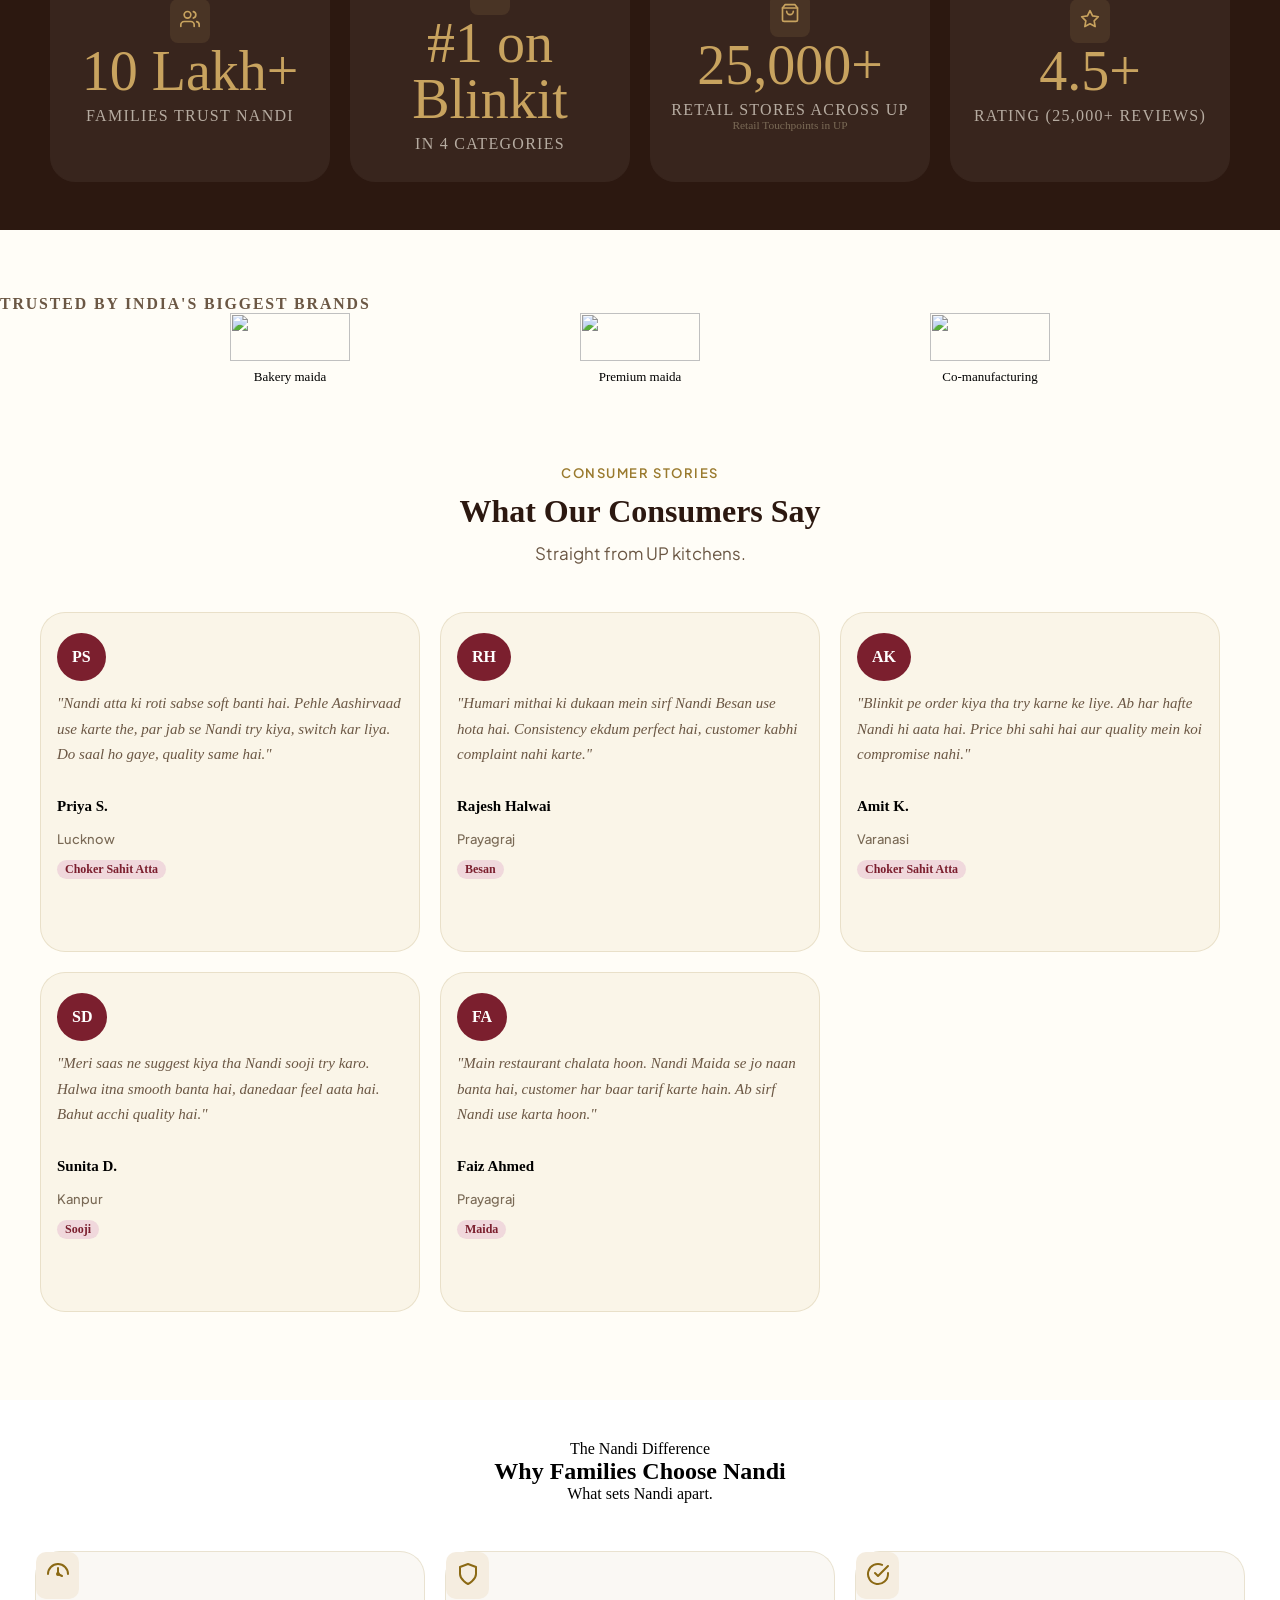
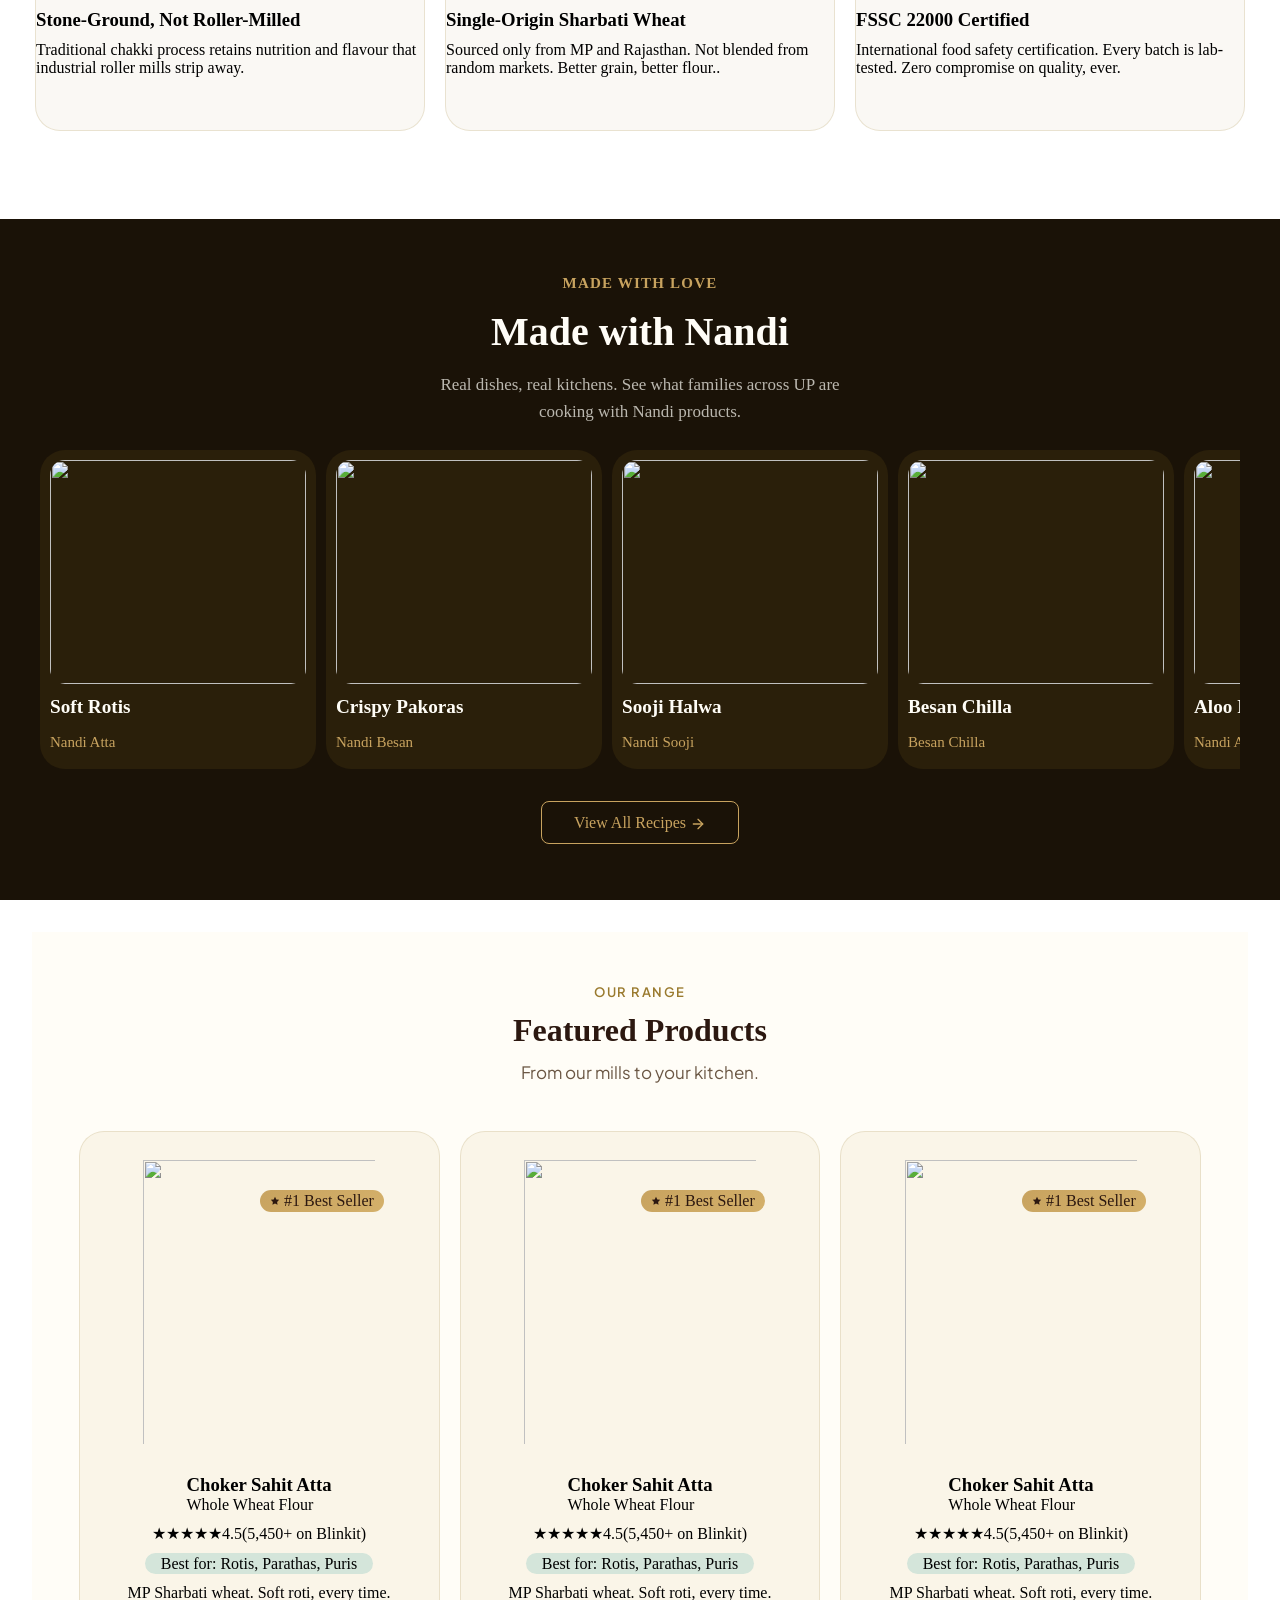
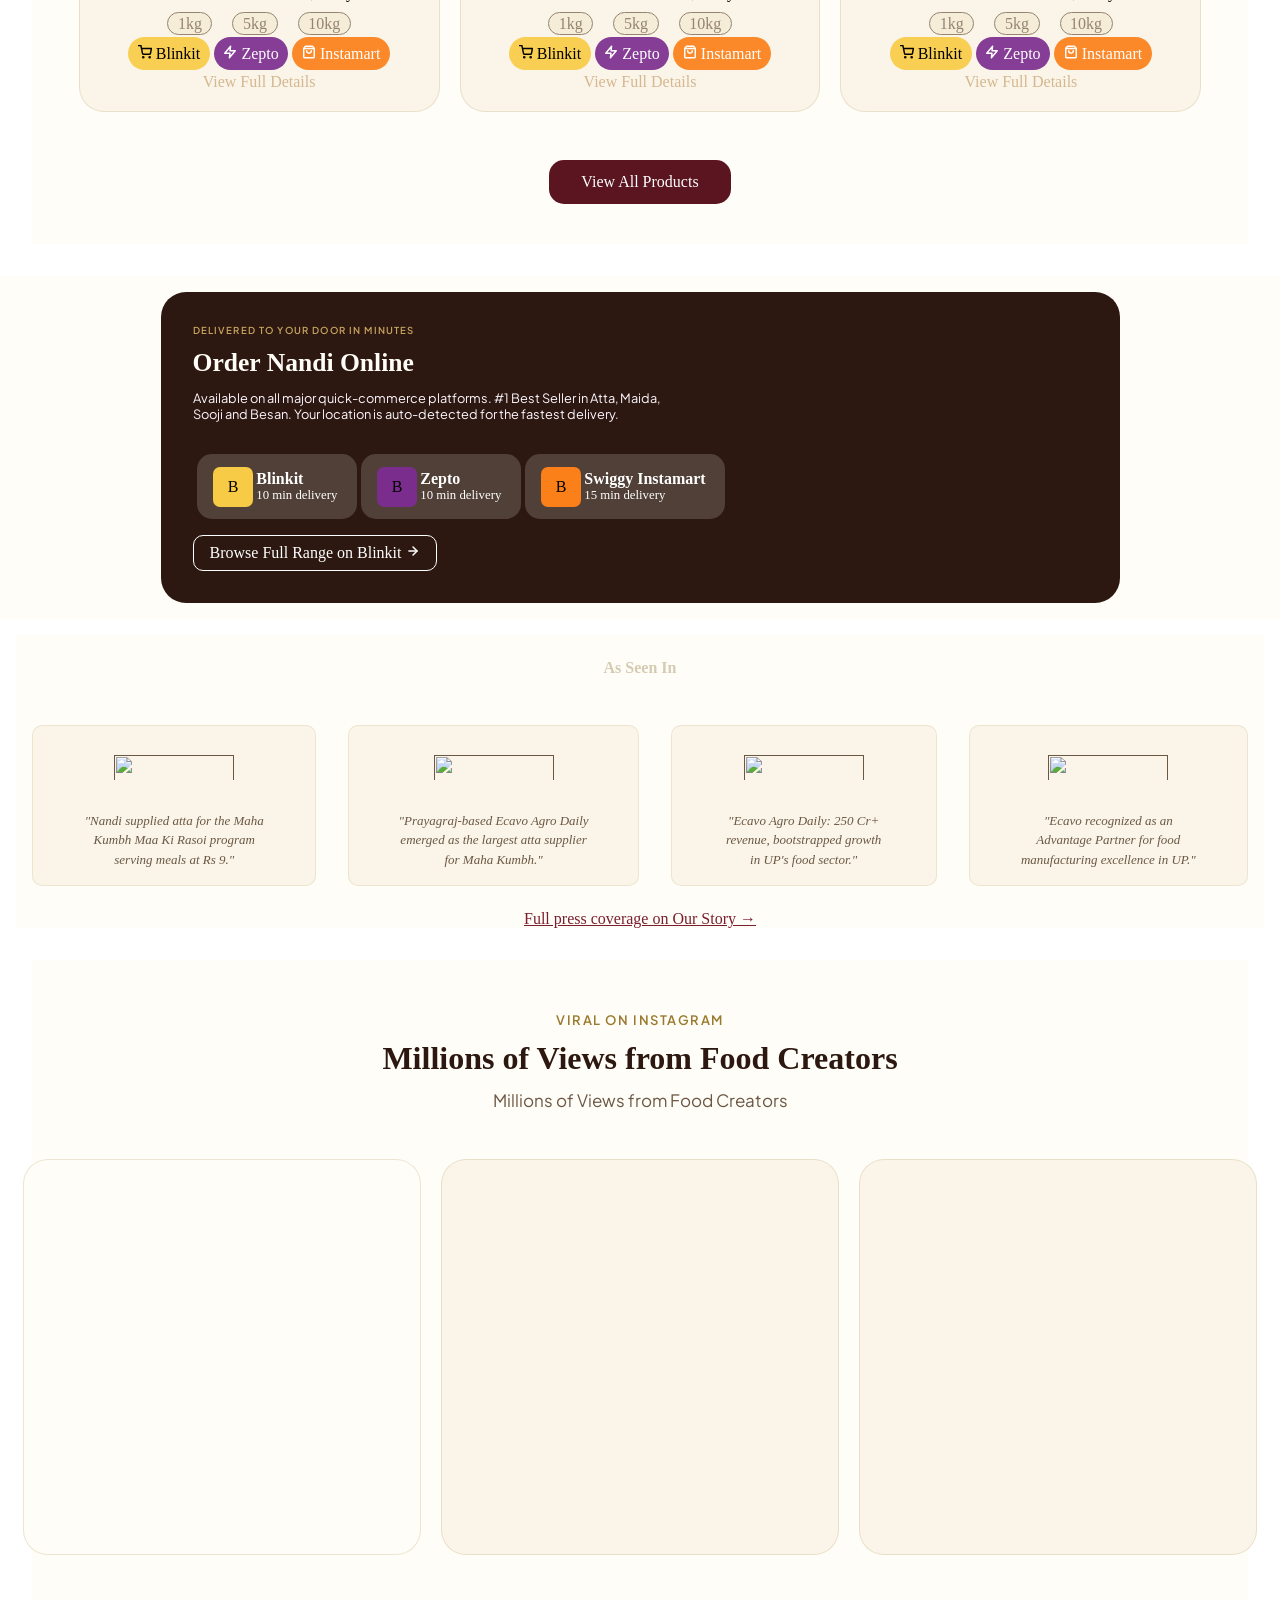
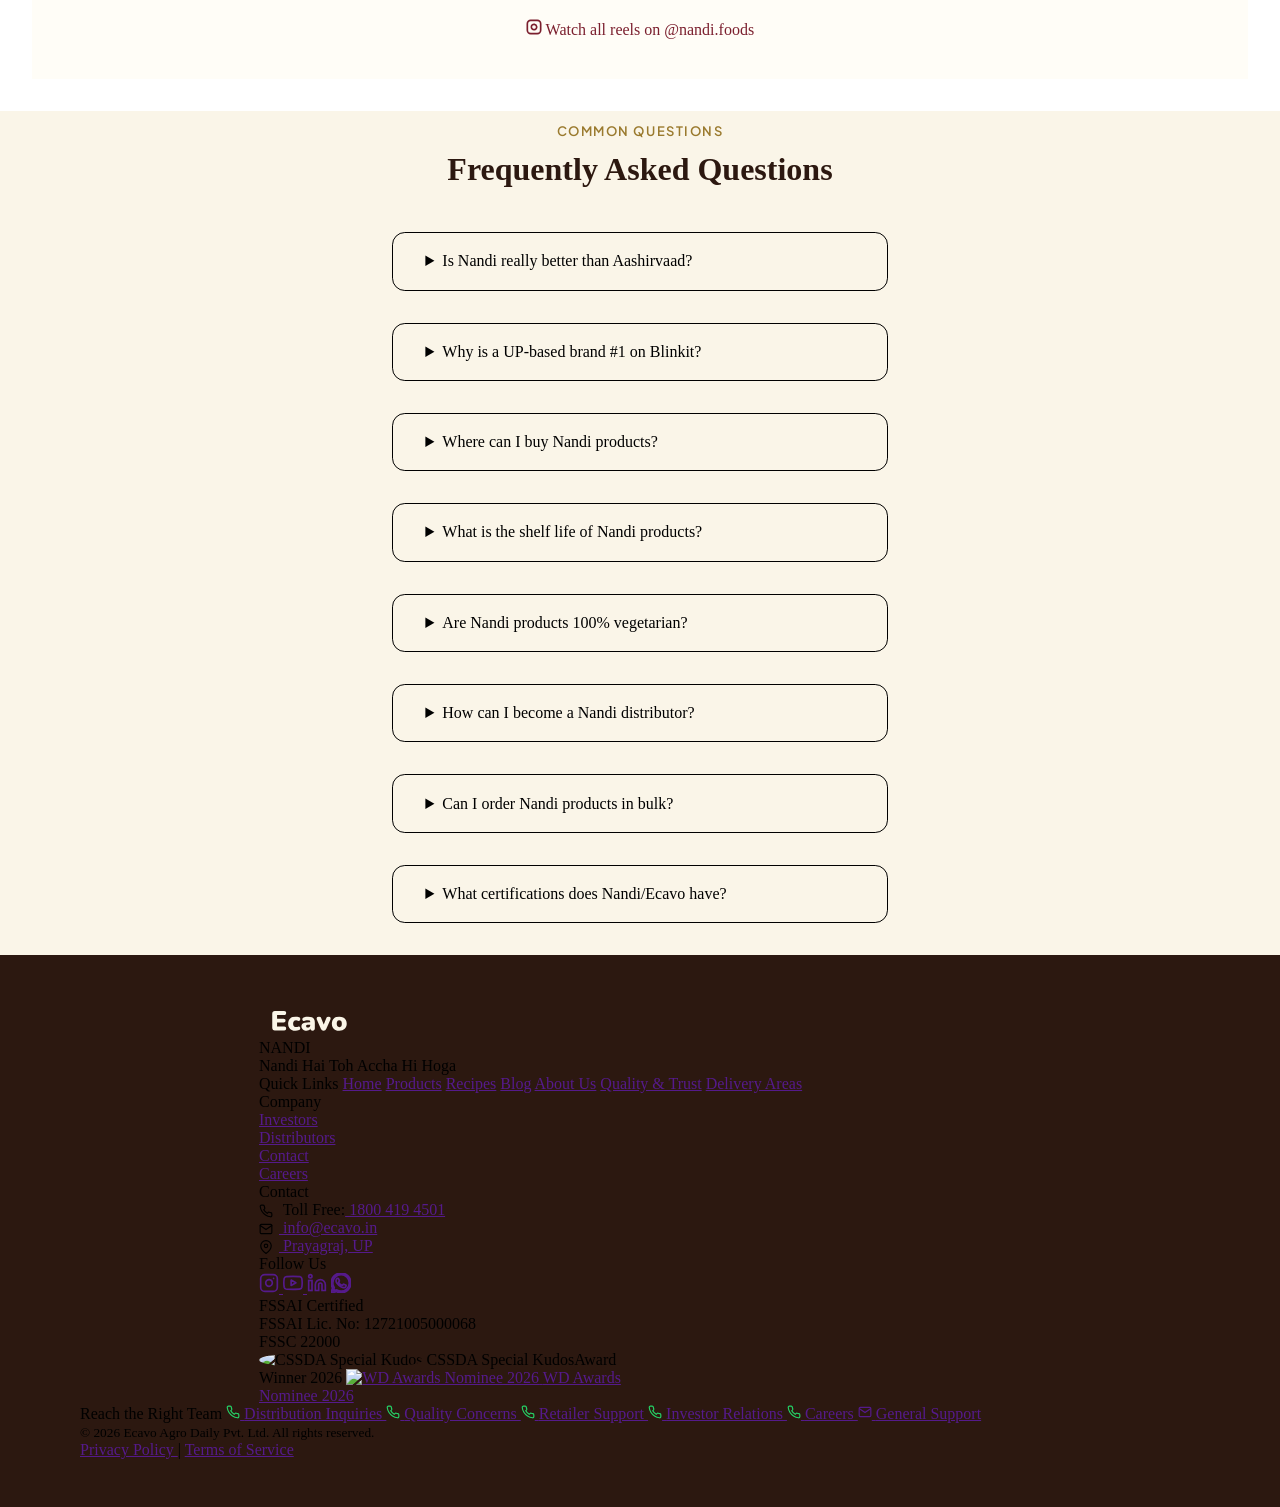
==== commit 8dcf4bc1: "push5" ====
--- a/index.html
+++ b/index.html
@@ -363,7 +363,7 @@
 </div>
 
 <div class="Featured-card-holder">
-1
+
 <div class="Featured-card">  
 
  <div class="Featured-card-img-hold">
@@ -446,7 +446,10 @@
 
 <section class="Order-Nandi-section">
 <div class="Order-body">
-    <div class="Order-cont">
+  
+    
+    <div class="Order-body-50%">   
+      <div class="Order-cont">
 <span class="Order-tx">  Delivered to Your Door in Minutes</span>
 <h3 class="Order-online">Order Nandi Online</h3>
 <p class="Order-para">Available on all major quick-commerce platforms. #1 Best Seller in Atta, Maida, Sooji and Besan. Your location is auto-detected for the fastest delivery.</p>
@@ -471,24 +474,287 @@
     <strong class="Order-card-mart"> Swiggy Instamart</strong> <small class="Order-card-time">15 min delivery</small>
     </span> 
 </div>
-
-
-    </div>
-
-    <div class="Order-card-a-div"> <a class="Order-card-a" href="">Browse Full Range on Blinkit</a></div>
-    
-    
-
-
-</div>
-</section>
+    </div>
+    <div class="Order-card-a-div"> <a class="Order-card-a" href="">Browse Full Range on Blinkit <svg width="14" height="14" viewBox="0 0 24 24" fill="none" stroke="currentColor" stroke-width="2.5" stroke-linecap="round" stroke-linejoin="round"><line x1="5" y1="12" x2="19" y2="12"></line><polyline points="12 5 19 12 12 19"></polyline></svg></a></div>    
+    </div>
+</div>
+</section>
+                <!-- As Seen In -->
+
+ <section  class="As-Seen-section">
+    <div class="As-Seen-body">
+        <div class="As-Seen-titel-div">
+            <span class="As-Seen-titel">As Seen In</span>
+        </div>
+        <div class="As-Seen-card-holdder">
+            
+            <a class="As-Seen-card" href="">
+                <div class="As-Seen-card-img-holder">
+                    <img class="As-Seen-card-img" src="https://ecavo.in/ndtv-logo.webp" alt=""></div>
+                <div class="As-Seen-card-para-div">
+                    <p class="As-Seen-card-para">
+                    "Nandi supplied atta for the Maha Kumbh Maa Ki Rasoi program serving meals at Rs 9."
+                </p></div>
+            </a>
+
+            <a class="As-Seen-card" href="">
+                <div class="As-Seen-card-img-holder">
+                    <img class="As-Seen-card-img" src="https://ecavo.in/indiatv-logo.webp" alt=""></div>
+                <div class="As-Seen-card-para-div">
+                    <p class="As-Seen-card-para">
+                  "Prayagraj-based Ecavo Agro Daily emerged as the largest atta supplier for Maha Kumbh."
+                </p></div>
+            </a>
+
+            <a class="As-Seen-card" href="">
+                <div class="As-Seen-card-img-holder">
+                    <img class="As-Seen-card-img" src="https://ecavo.in/et-logo.webp" alt=""></div>
+                <div class="As-Seen-card-para-div">
+                    <p class="As-Seen-card-para">
+                    "Ecavo Agro Daily: 250 Cr+ revenue, bootstrapped growth in UP's food sector."
+                </p></div>
+            </a>
+
+            <a class="As-Seen-card" href="">
+                <div class="As-Seen-card-img-holder">
+                    <img class="As-Seen-card-img" src="https://ecavo.in/amarujala-logo.webp" alt=""></div>
+                <div class="As-Seen-card-para-div">
+                    <p class="As-Seen-card-para">
+                   "Ecavo recognized as an Advantage Partner for food manufacturing excellence in UP."
+                </p></div>
+            </a>
+        </div>
+        <div><a style="color: #7B1F2E;;" href="">Full press coverage on Our Story →</a></div>
+    </div>
+ </section>
+
+               <!-- Viral on Instagram -->
+
+<section class="Featured-section">
+<div> 
+
+    <div class="Featured-cont">   
+<span class="Featured-cont-tx" > Viral on Instagram</span>
+<h2 class="Featured-cont-h2" >Millions of Views from Food Creators</h2>
+<p class="Featured-cont-para">Millions of Views from Food Creators</p>
+    </div>
+
+    <div class="Featured-card-holder">
+
+<div style="background-color: #FFFDF7;" class="Featured-card">
+    <a class="Viral-on-video-a" href="">
+    <video class="Viral-on-video" src="https://ecavo.in/reel-atta-web.mp4"></video>
+</a></div>
+
+<div style class="Featured-card">
+    <a class="Viral-on-video-a" href="">
+    <video class="Viral-on-video" src="https://ecavo.in/video-samosa-correct.mp4"></video>
+</a></div>
+
+<div style class="Featured-card">
+    <a class="Viral-on-video-a" href="">
+    <video class="Viral-on-video" src="https://ecavo.in/video-pizza-bombs-web.mp4"></video>
+</a></div>
+
+    </div>
+
+    <div class="Viral-on-a-div"> <a class="Viral-on-a" href=""><svg width="16" height="16" viewBox="0 0 24 24" fill="none" stroke="currentColor" stroke-width="2.5"><rect x="2" y="2" width="20" height="20" rx="5" ry="5"></rect><path d="M16 11.37A4 4 0 1 1 12.63 8 4 4 0 0 1 16 11.37z"></path><line x1="17.5" y1="6.5" x2="17.51" y2="6.5"></line></svg> Watch all reels on @nandi.foods</a> </div>
+
+</div>
+</section>
+
+                 <!-- Questions -->
+
+<section class="Questions">
+<div class="Questions-body">
+<div class="Featured-cont">
+<span class="Featured-cont-tx"> Common Questions </span>
+<h2 class="Featured-cont-h2"> Frequently Asked Questions </h2>
+
+</div>
+
+<div class="Questions-list">
+        <details class="Questions-item">
+          <summary class="Questions-q" >Is Nandi really better than Aashirvaad?</summary>
+          <p class="Questions-a">Nandi is the #1 Best Seller on Blinkit in Atta with a 4.5-star rating across 25,000+ reviews, ahead of national brands in our home markets. We use 100% Sharbati wheat from MP and grind it daily in our FSSC 22000 certified facility, so the atta you receive is fresher than what travels from larger cross-country supply chains. Read the side-by-side on our <a href="/blog/nandi-vs-aashirvaad">Nandi vs Aashirvaad</a> deep dive.</p>
+        </details>
+        <details class="Questions-item">
+          <summary class="Questions-q"> Why is a UP-based brand #1 on Blinkit?</summary>
+          <p class="Questions-a">UP is India's largest wheat-producing state, so we source closer to the field than any national brand. Our Prayagraj facility grinds and packs daily, then ships to Blinkit dark stores within hours, which is why Nandi consistently ranks #1 in Prayagraj, Lucknow, Kanpur, Varanasi and Gorakhpur on Blinkit, Zepto and Instamart.</p>
+        </details>
+        <details class="Questions-item">
+          <summary class="Questions-q">Where can I buy Nandi products?</summary>
+         <p class="Questions-a">Nandi products are available on Blinkit, Zepto, Swiggy Instamart, BigBasket, and 25,000+ retail stores across Uttar Pradesh. Quick delivery available in most pin codes.</p>
+        </details>
+ <details class="Questions-item">         
+       <summary class="Questions-q">What is the shelf life of Nandi products?</summary>
+          <p class="Questions-a">Flours (Atta, Maida, Sooji, Besan): 6 months. Spices: 12 months. Pickles: 12 months. Salt: 24 months. Sattu: 6 months. Always check the packaging for the exact best-before date.</p>
+        </details>
+ <details class="Questions-item">          
+      <summary class="Questions-q"> Are Nandi products 100% vegetarian?</summary>
+          <p class="Questions-a">Yes. Every Nandi product is 100% vegetarian, including our Meat Masala (Vegetarian Spice Blend). None of our products contain any animal-derived ingredients.</p>
+        </details>
+ <details class="Questions-item">            <summary class="Questions-q">How can I become a Nandi distributor?</summary>
+          <p class="Questions-a">Visit our <a href="/distributors">Distributor Network</a> page or contact us at <a href="mailto:info@ecavo.in">info@ecavo.in</a>. We are expanding across UP and looking for partners in every district.</p>
+        </details>
+ <details class="Questions-item">            <summary class="Questions-q">Can I order Nandi products in bulk?</summary>
+          <p class="Questions-a">Yes. For bulk and institutional orders (hotels, restaurants, caterers, hostels), reach out to us at <a href="mailto:info@ecavo.in">info@ecavo.in</a> or WhatsApp <a href="https://wa.me/918188854505">+91 81888 54505</a> (Tej Bali).</p>
+        </details>
+ <details class="Questions-item">            <summary class="Questions-q">What certifications does Nandi/Ecavo have?</summary>
+          <p class="Questions-a">We hold FSSAI, FSSC 22000 (international food safety), MSME, IEC (import-export), and ODOP (One District One Product) certifications. Details on our <a href="/quality-trust">Quality &amp; Trust</a> page.</p>
+        </details>
+      </div>
+</div>
+</section>
+
+
+<!-- Badges -->
+ <div class="bedges">
+
+ </div>
 
 
 
 
 </main>
-<!-- <footer>
-    <h1>footer</h1>
-</footer> -->
+       <!-- footer -->
+
+<footer>
+  <div class="footer-body">
+    <div class="footer-A">
+    <div class="footer-Aa" >
+        <div class="footer-logo">
+         <span><svg width="100" height="32" viewBox="0 0 67.4 28" fill="none" xmlns="http://www.w3.org/2000/svg" aria-label="Ecavo Logo"><path d="M3.84 24.0Q2.71 24.0 2.12 23.41Q1.54 22.82 1.54 21.72V9.36Q1.54 8.26 2.12 7.67Q2.71 7.08 3.84 7.08H11.98Q12.84 7.08 13.27 7.51Q13.7 7.94 13.7 8.76Q13.7 9.6 13.27 10.04Q12.84 10.49 11.98 10.49H5.76V13.7H11.45Q12.29 13.7 12.73 14.14Q13.18 14.57 13.18 15.41Q13.18 16.25 12.73 16.68Q12.29 17.11 11.45 17.11H5.76V20.59H11.98Q12.84 20.59 13.27 21.04Q13.7 21.48 13.7 22.3Q13.7 23.14 13.27 23.57Q12.84 24.0 11.98 24.0Z M22.01 24.26Q20.02 24.26 18.54 23.52Q17.06 22.78 16.25 21.37Q15.43 19.97 15.43 18.07Q15.43 16.63 15.89 15.49Q16.34 14.35 17.22 13.56Q18.1 12.77 19.31 12.35Q20.52 11.93 22.01 11.93Q22.7 11.93 23.47 12.06Q24.24 12.19 25.06 12.55Q25.63 12.77 25.86 13.21Q26.09 13.66 26.05 14.16Q26.02 14.66 25.76 15.07Q25.51 15.48 25.07 15.62Q24.62 15.77 24.07 15.5Q23.69 15.31 23.27 15.23Q22.85 15.14 22.46 15.14Q21.82 15.14 21.32 15.34Q20.83 15.53 20.5 15.9Q20.16 16.27 19.98 16.82Q19.8 17.38 19.8 18.07Q19.8 19.46 20.5 20.26Q21.19 21.05 22.46 21.05Q22.85 21.05 23.26 20.96Q23.66 20.88 24.07 20.69Q24.62 20.42 25.06 20.58Q25.49 20.74 25.75 21.14Q26.02 21.55 26.04 22.04Q26.06 22.54 25.82 22.98Q25.58 23.42 25.01 23.64Q24.22 24.0 23.46 24.13Q22.7 24.26 22.01 24.26Z M31.7 24.26Q30.34 24.26 29.29 23.76Q28.25 23.26 27.66 22.38Q27.07 21.5 27.07 20.38Q27.07 19.08 27.74 18.34Q28.42 17.59 29.9 17.27Q31.39 16.94 33.86 16.94H35.18V18.96H33.86Q32.93 18.96 32.32 19.09Q31.7 19.22 31.42 19.5Q31.13 19.78 31.13 20.21Q31.13 20.76 31.52 21.12Q31.92 21.48 32.66 21.48Q33.26 21.48 33.73 21.22Q34.2 20.95 34.49 20.48Q34.78 20.02 34.78 19.39V16.61Q34.78 15.74 34.33 15.38Q33.89 15.02 32.81 15.02Q32.23 15.02 31.51 15.16Q30.79 15.29 29.9 15.62Q29.26 15.86 28.8 15.7Q28.34 15.53 28.09 15.12Q27.84 14.71 27.85 14.23Q27.86 13.75 28.16 13.32Q28.46 12.89 29.09 12.65Q30.24 12.22 31.21 12.07Q32.18 11.93 33.0 11.93Q34.97 11.93 36.25 12.49Q37.54 13.06 38.17 14.22Q38.81 15.38 38.81 17.21V22.06Q38.81 23.11 38.3 23.66Q37.8 24.22 36.84 24.22Q35.86 24.22 35.34 23.66Q34.82 23.11 34.82 22.06V21.43L34.97 21.77Q34.85 22.54 34.42 23.09Q33.98 23.64 33.29 23.95Q32.59 24.26 31.7 24.26Z M46.46 24.22Q45.62 24.22 45.04 23.8Q44.45 23.38 44.06 22.54L40.63 14.69Q40.34 13.97 40.44 13.34Q40.54 12.72 41.05 12.35Q41.57 11.98 42.48 11.98Q43.25 11.98 43.72 12.32Q44.18 12.67 44.57 13.68L46.99 19.92H46.18L48.72 13.66Q49.1 12.67 49.58 12.32Q50.06 11.98 50.9 11.98Q51.62 11.98 52.07 12.35Q52.51 12.72 52.61 13.34Q52.7 13.97 52.37 14.69L48.86 22.56Q48.5 23.4 47.92 23.81Q47.33 24.22 46.46 24.22Z M60.22 24.26Q58.25 24.26 56.78 23.52Q55.32 22.78 54.5 21.38Q53.69 19.99 53.69 18.1Q53.69 16.66 54.14 15.52Q54.6 14.38 55.46 13.57Q56.33 12.77 57.53 12.35Q58.73 11.93 60.22 11.93Q62.18 11.93 63.65 12.67Q65.11 13.42 65.92 14.8Q66.72 16.18 66.72 18.1Q66.72 19.51 66.26 20.66Q65.81 21.82 64.96 22.62Q64.1 23.42 62.89 23.84Q61.68 24.26 60.22 24.26ZM60.22 21.12Q60.86 21.12 61.37 20.8Q61.87 20.47 62.15 19.81Q62.42 19.15 62.42 18.1Q62.42 16.49 61.8 15.78Q61.18 15.07 60.22 15.07Q59.57 15.07 59.06 15.38Q58.56 15.7 58.27 16.36Q57.98 17.02 57.98 18.1Q57.98 19.68 58.61 20.4Q59.23 21.12 60.22 21.12Z" fill="#FAF5E8"></path></svg></span>
+
+        </div>
+        <span class="footer-tx=g">NANDI</span>
+        <span class="footer-tx=g">Nandi Hai Toh Accha Hi Hoga</span>
+        <div>
+              <span class="footer-tx=g">Quick Links</span>
+
+            <span><a class="footer-tx=a1" href="">Home</a></span>
+            <span><a class="footer-tx=a1" href="">Products</a></span>
+            <span><a class="footer-tx=a1" href="">Recipes</a></span>
+            <span><a class="footer-tx=a1" href="">Blog</a></span>
+            <span><a class="footer-tx=a1" href="">About Us</a></span>
+            <span><a class="footer-tx=a1" href="">Quality & Trust</a></span>
+            <span><a class="footer-tx=a1" href="">Delivery Areas</a></span>
+            
+        </div>
+        <div class="footer-Aa" >
+               <span class="footer-tx=g">Company</span>
+            <span><a class="footer-tx=a1" href="">Investors</a></span>
+            <span><a class="footer-tx=a1" href="">Distributors</a></span>
+            <span><a class="footer-tx=a1" href="">Contact</a></span>
+            <span><a class="footer-tx=a1" href="">Careers</a></span>
+        </div>
+        <div class="footer-Aa" >
+               <span class="footer-tx=g">Contact</span>
+            <span><svg width="14" height="14" viewBox="0 0 24 24" fill="none" stroke="currentColor" stroke-width="2" stroke-linecap="round" stroke-linejoin="round" style="display:inline;vertical-align:middle;margin-right:6px;"><path d="M22 16.92v3a2 2 0 0 1-2.18 2 19.79 19.79 0 0 1-8.63-3.07 19.5 19.5 0 0 1-6-6 19.79 19.79 0 0 1-3.07-8.67A2 2 0 0 1 4.11 2h3a2 2 0 0 1 2 1.72c.127.96.361 1.903.7 2.81a2 2 0 0 1-.45 2.11L8.09 9.91a16 16 0 0 0 6 6l1.27-1.27a2 2 0 0 1 2.11-.45c.907.339 1.85.573 2.81.7A2 2 0 0 1 22 16.92z"></path></svg> Toll Free:<a class="footer-tx=a1" href=""> 1800 419 4501</a></span>
+
+            <span><svg width="14" height="14" viewBox="0 0 24 24" fill="none" stroke="currentColor" stroke-width="2" stroke-linecap="round" stroke-linejoin="round" style="display:inline;vertical-align:middle;margin-right:6px;"><path d="M4 4h16c1.1 0 2 .9 2 2v12c0 1.1-.9 2-2 2H4c-1.1 0-2-.9-2-2V6c0-1.1.9-2 2-2z"></path><polyline points="22,6 12,13 2,6"></polyline></svg><a class="footer-tx=a1" href=""> info@ecavo.in</a></span>
+
+            <span><svg width="14" height="14" viewBox="0 0 24 24" fill="none" stroke="currentColor" stroke-width="2" stroke-linecap="round" stroke-linejoin="round" style="display:inline;vertical-align:middle;margin-right:6px;"><path d="M21 10c0 7-9 13-9 13s-9-6-9-13a9 9 0 0 1 18 0z"></path><circle cx="12" cy="10" r="3"></circle></svg><a class="footer-tx=a1" href=""> Prayagraj, UP</a></span>        
+        </div>
+        <div class="footer-Aa" >
+         <span class="footer-tx=g"> Follow Us</span>
+<div class="social-links">
+          <a href="">
+            <svg width="20" height="20" viewBox="0 0 24 24" fill="none" stroke="currentColor" stroke-width="2" stroke-linecap="round" stroke-linejoin="round"><rect x="2" y="2" width="20" height="20" rx="5" ry="5"></rect><path d="M16 11.37A4 4 0 1 1 12.63 8 4 4 0 0 1 16 11.37z"></path><line x1="17.5" y1="6.5" x2="17.51" y2="6.5"></line></svg>
+          </a>          
+          <a href="" >
+            <svg width="20" height="20" viewBox="0 0 24 24" fill="none" stroke="currentColor" stroke-width="2" stroke-linecap="round" stroke-linejoin="round"><path d="M22.54 6.42a2.78 2.78 0 0 0-1.94-2C18.88 4 12 4 12 4s-6.88 0-8.6.46a2.78 2.78 0 0 0-1.94 2A29 29 0 0 0 1 11.75a29 29 0 0 0 .46 5.33A2.78 2.78 0 0 0 3.4 19.13C5.12 19.56 12 19.56 12 19.56s6.88 0 8.6-.46a2.78 2.78 0 0 0 1.94-2 29 29 0 0 0 .46-5.25 29 29 0 0 0-.46-5.43z"></path><polygon points="9.75 15.02 15.5 11.75 9.75 8.48 9.75 15.02"></polygon></svg>
+          </a>
+          <a href=""><svg width="20" height="20" viewBox="0 0 24 24" fill="none" stroke="currentColor" stroke-width="2"><path d="M16 8a6 6 0 0 1 6 6v7h-4v-7a2 2 0 0 0-2-2 2 2 0 0 0-2 2v7h-4v-7a6 6 0 0 1 6-6z"></path><rect x="2" y="9" width="4" height="12"></rect><circle cx="4" cy="4" r="2"></circle></svg></a>
+          <a href="">
+            <svg width="20" height="20" viewBox="0 0 24 24" fill="none" stroke="currentColor" stroke-width="2"><path d="M17.472 14.382c-.297-.149-1.758-.867-2.03-.967-.273-.099-.471-.148-.67.15-.197.297-.767.966-.94 1.164-.173.199-.347.223-.644.075-.297-.15-1.255-.463-2.39-1.475-.883-.788-1.48-1.761-1.653-2.059-.173-.297-.018-.458.13-.606.134-.133.298-.347.446-.52.149-.174.198-.298.298-.497.099-.198.05-.371-.025-.52-.075-.149-.669-1.612-.916-2.207-.242-.579-.487-.5-.669-.51-.173-.008-.371-.01-.57-.01-.198 0-.52.074-.792.372-.272.297-1.04 1.016-1.04 2.479 0 1.462 1.065 2.875 1.213 3.074.149.198 2.096 3.2 5.077 4.487.709.306 1.262.489 1.694.625.712.227 1.36.195 1.871.118.571-.085 1.758-.719 2.006-1.413.248-.694.248-1.289.173-1.413-.074-.124-.272-.198-.57-.347m-5.421 7.403h-.004a9.87 9.87 0 01-5.031-1.378l-.361-.214-3.741.982.998-3.648-.235-.374a9.86 9.86 0 01-1.51-5.26c.001-5.45 4.436-9.884 9.888-9.884 2.64 0 5.122 1.03 6.988 2.898a9.825 9.825 0 012.893 6.994c-.003 5.45-4.437 9.884-9.885 9.884m8.413-18.297A11.815 11.815 0 0012.05 0C5.495 0 .16 5.335.157 11.892c0 2.096.547 4.142 1.588 5.945L.057 24l6.305-1.654a11.882 11.882 0 005.683 1.448h.005c6.554 0 11.89-5.335 11.893-11.893a11.821 11.821 0 00-3.48-8.413z"></path></svg>
+          </a>
+        </div>
+            <span class="footer-A-box">FSSAI Certified</span>
+
+            <span class="footer-tx-sm" >FSSAI Lic. No: 12721005000068</span>
+              <span class="footer-A-box">FSSC 22000</span>
+
+            <span class="footer-A-logo-div"><a href=""></a>
+            <img src="./cssda-special-kudos-white.png" alt="CSSDA Special Kudos" width="36" height="36" loading="lazy" style="border-radius:50%;">
+            <span class="footer-A-tx2" > 
+                    CSSDA Special KudosAward <br> Winner 2026
+
+            <span >
+                 <a class="footer-Bb-a"  href="">
+                    <img src="./wd-awards-nominee-badge.svg" alt="WD Awards Nominee 2026" width="36" height="36" loading="lazy">
+                    <span class="footer-A-tx2" >
+                      WD Awards <br> Nominee 2026
+                    </span>
+                  </a>
+            </span>
+            
+        </div>
+    </div>
+  </div>
+  
+    <div>
+      <div class="footer-B" >  
+         <span class="footer-tx=g">Reach the Right Team</span>
+
+            <span class="footer-Bb" >
+                <a class="footer-Bb-a"  href="">
+<svg width="14" height="14" viewBox="0 0 24 24" fill="none" stroke="#25D366" stroke-width="2"><path d="M22 16.92v3a2 2 0 0 1-2.18 2 19.79 19.79 0 0 1-8.63-3.07 19.5 19.5 0 0 1-6-6 19.79 19.79 0 0 1-3.07-8.67A2 2 0 0 1 4.11 2h3a2 2 0 0 1 2 1.72c.127.96.361 1.903.7 2.81a2 2 0 0 1-.45 2.11L8.09 9.91a16 16 0 0 0 6 6l1.27-1.27a2 2 0 0 1 2.11-.45c.907.339 1.85.573 2.81.7A2 2 0 0 1 22 16.92z"></path></svg>
+<span class="footer-Bb-tx" >  Distribution Inquiries </span>
+            </a>
+            </span>
+
+            <span class="footer-Bb" >
+                <a class="footer-Bb-a"  href="">
+<svg width="14" height="14" viewBox="0 0 24 24" fill="none" stroke="#25D366" stroke-width="2"><path d="M22 16.92v3a2 2 0 0 1-2.18 2 19.79 19.79 0 0 1-8.63-3.07 19.5 19.5 0 0 1-6-6 19.79 19.79 0 0 1-3.07-8.67A2 2 0 0 1 4.11 2h3a2 2 0 0 1 2 1.72c.127.96.361 1.903.7 2.81a2 2 0 0 1-.45 2.11L8.09 9.91a16 16 0 0 0 6 6l1.27-1.27a2 2 0 0 1 2.11-.45c.907.339 1.85.573 2.81.7A2 2 0 0 1 22 16.92z"></path></svg>
+<span class="footer-Bb-tx" >  Quality Concerns </span>
+            </a>
+            </span>
+
+            <span class="footer-Bb" >
+                <a class="footer-Bb-a"  href="">
+<svg width="14" height="14" viewBox="0 0 24 24" fill="none" stroke="#25D366" stroke-width="2"><path d="M22 16.92v3a2 2 0 0 1-2.18 2 19.79 19.79 0 0 1-8.63-3.07 19.5 19.5 0 0 1-6-6 19.79 19.79 0 0 1-3.07-8.67A2 2 0 0 1 4.11 2h3a2 2 0 0 1 2 1.72c.127.96.361 1.903.7 2.81a2 2 0 0 1-.45 2.11L8.09 9.91a16 16 0 0 0 6 6l1.27-1.27a2 2 0 0 1 2.11-.45c.907.339 1.85.573 2.81.7A2 2 0 0 1 22 16.92z"></path></svg>
+<span class="footer-Bb-tx" > Retailer Support </span>
+            </a>
+            </span>
+
+            <span class="footer-Bb" >
+                <a class="footer-Bb-a"  href="">
+<svg width="14" height="14" viewBox="0 0 24 24" fill="none" stroke="#25D366" stroke-width="2"><path d="M22 16.92v3a2 2 0 0 1-2.18 2 19.79 19.79 0 0 1-8.63-3.07 19.5 19.5 0 0 1-6-6 19.79 19.79 0 0 1-3.07-8.67A2 2 0 0 1 4.11 2h3a2 2 0 0 1 2 1.72c.127.96.361 1.903.7 2.81a2 2 0 0 1-.45 2.11L8.09 9.91a16 16 0 0 0 6 6l1.27-1.27a2 2 0 0 1 2.11-.45c.907.339 1.85.573 2.81.7A2 2 0 0 1 22 16.92z"></path></svg>
+<span class="footer-Bb-tx" >  Investor Relations </span>
+            </a>
+            </span>
+
+            <span class="footer-Bb" >
+                <a class="footer-Bb-a"  href="">
+<svg width="14" height="14" viewBox="0 0 24 24" fill="none" stroke="#25D366" stroke-width="2"><path d="M22 16.92v3a2 2 0 0 1-2.18 2 19.79 19.79 0 0 1-8.63-3.07 19.5 19.5 0 0 1-6-6 19.79 19.79 0 0 1-3.07-8.67A2 2 0 0 1 4.11 2h3a2 2 0 0 1 2 1.72c.127.96.361 1.903.7 2.81a2 2 0 0 1-.45 2.11L8.09 9.91a16 16 0 0 0 6 6l1.27-1.27a2 2 0 0 1 2.11-.45c.907.339 1.85.573 2.81.7A2 2 0 0 1 22 16.92z"></path></svg>
+<span class="footer-Bb-tx" > Careers </span>
+            </a>
+            </span>
+
+            <span class="footer-Bb" >
+                <a class="footer-Bb-a"  href="">
+<svg width="14" height="14" viewBox="0 0 24 24" fill="none" stroke="currentColor" stroke-width="2"><path d="M4 4h16c1.1 0 2 .9 2 2v12c0 1.1-.9 2-2 2H4c-1.1 0-2-.9-2-2V6c0-1.1.9-2 2-2z"></path><polyline points="22,6 12,13 2,6"></polyline></svg>
+<span class="footer-Bb-tx" >  General Support </span>
+            </a>
+            </span>
+
+
+           
+           
+        </div>
+  
+    </div>
+
+    <div>
+      <div class="footer-A-tx2"><small>© 2026 Ecavo Agro Daily Pvt. Ltd. All rights reserved.</small></div>
+
+      <div class="footer-policy">
+        <a class="footer-tx-sm" href="">Privacy Policy </a>
+        <span class="footer-vr">|</span>
+        <a class="footer-tx-sm" href="">Terms of Service </a>
+    </div>
+    </div>
+</footer>
 </body>
 </html>
--- a/style.css
+++ b/style.css
@@ -53,9 +53,6 @@
 align-items: center;
 gap: 20px;
 padding: 0.75rem 12px 1.5rem;
-12px
- 1.5rem;
-
 }
 .pcmenu-items{
 text-decoration: none;
@@ -87,7 +84,9 @@
  position: relative;
  border: 1.5px solid #CFC19A; ;
 }
-.langs active-lang
+.langs active-lang{
+
+}
 
 /* hero section */
 .hero{
@@ -914,6 +913,7 @@
 	padding: 2.5rem 0px;
 	display: flex;
 	justify-content: center;
+	margin: 2rem;
 
 }
 
@@ -933,8 +933,6 @@
 }
 
 .Featured-cont-tx{
-
-
 color: #9A7A2E;;
 position: relative;
     display: block;
@@ -942,7 +940,7 @@
     font-weight: 600;
     text-transform: uppercase;
     letter-spacing: 0.12em;
-	margin-bottom: 0.75rem;;
+	margin: 0.75rem;
 	font-family: 'Plus Jakarta Sans', 'Plus Jakarta Sans Fallback', 'Helvetica Neue', sans-serif;
 }
 
@@ -993,7 +991,7 @@
 
 width: 260px;
 height: 300px;
-padding: ;
+padding:8px 14px;
 
 }
 
@@ -1140,104 +1138,332 @@
 	
 .Order-Nandi-section{
 	 background-color: #FFFDF7;
-	padding: 2.5rem 0px;
-	display: flex;
+		display: flex;
 	justify-content: center;
-	color: white;
+	align-items: center;
+	
+		
 
 }
 
 
 .Order-body{
 background-color: #2C1810;
-
-}
-
-
+ 
+padding: 2rem;
+border-radius: 25px;
+margin: 1rem 3rem;
+position: relative;
+    overflow: hidden;
+/* display: flex; */
+/* justify-content: space-evenly; */
+}
 .Order-cont{
-
-max-width: 50%;
-
+max-width: 55%;
     flex-direction: column;
    align-items: center;
    margin-bottom: 2rem;
 }
 
 .Order-tx{
-
-
+color: #C8A35F;
+position: relative;
+    display: block;
+    font-size: 0.6rem;
+    font-weight: 600;
+    text-transform: uppercase;
+    letter-spacing: 0.12em;
+	margin-bottom: 0.75rem;;
+	font-family: 'Plus Jakarta Sans', 'Plus Jakarta Sans Fallback', 'Helvetica Neue', sans-serif;
 }
 
 
 .Order-online{
-
-
+color:#FFFDF7 ;
+position: relative;
+    display: block;
+    font-size: 1.6rem;
+    font-weight: 600;
+	margin-bottom: 0.75rem;;
+	font-family:'Playfair Display', Georgia, serif;
 }
 
 
 .Order-para{
-
+color: #FDF7FF;
+font-family: 'Plus Jakarta Sans', 'Plus Jakarta Sans Fallback', 'Helvetica Neue', sans-serif;;
+font-size: .8rem;
 
 }
 
 
 .Order-card-holder{
-display: flex;
-/* flex-direction: row; */
-/* justify-content: center; */
-/* justify-items: center; */
-align-items: center;
+max-width: 60%;
+display: flex;
+align-items: center;
+justify-content: space-evenly;
 
 }
 
 
 .Order-card{
 background-color: #514037;
-border-radius: 25px;
+border-radius: 15px;
+display: flex;
+align-items: center;
+padding:.01rem 1rem ;
+justify-content: space-evenly;
+
+
+
+}
+.Order-card-cont{
+	color: white;
+	display: flex;
+flex-direction: column;
+padding: 1rem .2rem;
+
+/* flex-wrap: wrap; */
+}
+
+
+
+
+
+.Order-card-ion{
+padding: .1rem;
+height: 40px;
+width:40px ;
+display: flex;
+    align-items: center;
+    justify-content: center;
+border-radius: 7px;
+}
+
+
+.Order-card-mart{
+font-size: 1rem;
+font-weight: 600;
+
+}
+
+
+.Order-card-time{
+font-size: .8rem;
+
+}
+
+
+.Order-card-a-div{
+padding-top: 1rem;
+display: flex;
+align-items: center;
+}
+
+
+.Order-card-a{
+text-decoration: none;
+color: white;
+border: 1px solid white;
+border-radius: 10px;
+padding: .5rem 1rem;
+}
+
+      /* <!-- As Seen In --> */
+
+.As-Seen-section{
+background-color:#FFFDF7;
+margin: 1rem ;
+	
+}
+
+
+.As-Seen-body{
+display: flex;
+flex-direction: column;
+align-items: center;
+
+}
+
+
+.As-Seen-titel-div{
+padding: 1.5rem ;
+
+}
+
+
+.As-Seen-titel{
+color: #D5CBB2;
+font-weight: 600;
+
+}
+
+
+.As-Seen-card-holdder{
+display: flex;
+justify-content: space-evenly;
+/* align-content: center; */
+/* justify-items: center; */
+
+}
+
+
+.As-Seen-card{
+background-color: #FAF5E8;
+color:#6B5744;
+font-size: 0.8125rem;
+    line-height: 1.5;
+    text-align: center;
+    font-style: italic;
+	text-decoration: none;
+	border: 1px solid rgba(207, 193, 154, 0.3);
+	border-radius: 10px;
+	flex-wrap: wrap;
+	padding: 1rem 3rem;
+	margin: 1.5rem 1rem;
+}
+
+
+.As-Seen-card-img-holder{
+
+
+}
+
+
+.As-Seen-card-img{
+height:50px;
+width: 120px;
+padding: .8rem 0;
+
+}
+
+
+.As-Seen-card-para-div{
+
+
+}
+
+
+.As-Seen-card-para{
+
+
+}
+
+               /* <!-- Viral on Instagram --> */
+
+
+.Viral-on-video-a{
+
+
+}
+
+
+.Viral-on-video{
+
+width: 300px;
+height: 350px;
+padding:8px 14px;
+}
+
+Viral-on-a{
+
+
+}
+
+.Viral-on-a-div{
+padding-top: 1rem;
 display: flex;
 justify-content: center;
-
-
-.Order-card-cont{
-
-
-	
-}
-
-
-
-}
-
-
-.Order-card-ion{
-
-
-}
-
-
-.Order-card-mart{
-
-
-}
-
-
-.Order-card-time{
-
-
-}
-
-
-.Order-card-a-div{
-
-
-}
-
-
-.Order-card-a{
-
-
-}
-
+align-items: center;
+}
+
+
+.Viral-on-a{
+text-decoration: none;
+color: #7B1F2E;
+
+}
+
+              /* <!-- Questions --> */
+
+
+.Questions{
+ 
+	background-color: #FAF5E8;
+	display: flex;
+	justify-content: center;
+align-items: center;
+}
+
+
+.Questions-body{
+
+	
+flex-direction: column;
+max-width: 720px;
+}
+
+
+.Questions-list{
+/* display: flex;
+flex-direction: column;
+justify-content: center;
+align-items: ; */
+}
+
+
+.Questions-item{
+	display: flex;
+	/* flex-direction: reverse; */
+padding: 1.2rem 2rem;
+padding-right: 10rem;
+	margin: 2rem;
+border: 1px solid;
+border-radius: .8rem;
+	display: flex;
+	flex-direction: column;
+row-gap: .8rem;
+
+}
+
+
+.Questions-q{
+
+	
+}
+
+
+.Questions-a{
+
+	
+}
+                /* footer */
+footer{
+	background-color: #2C1810;
+	display: flex;
+	justify-content:space-between;
+	padding: 3rem 5rem;
+}
+
+.footer-body{
+display: flex;
+flex-direction: column;
+
+
+	
+
+}
+.footer-A{
+	display: flex;
+	justify-content:space-evenly;
+	justify-items: center;
+	align-items: center;
+}
+.footer-Aa{
+display: flex;
+flex-direction: column;
+	
+}
 
 
 
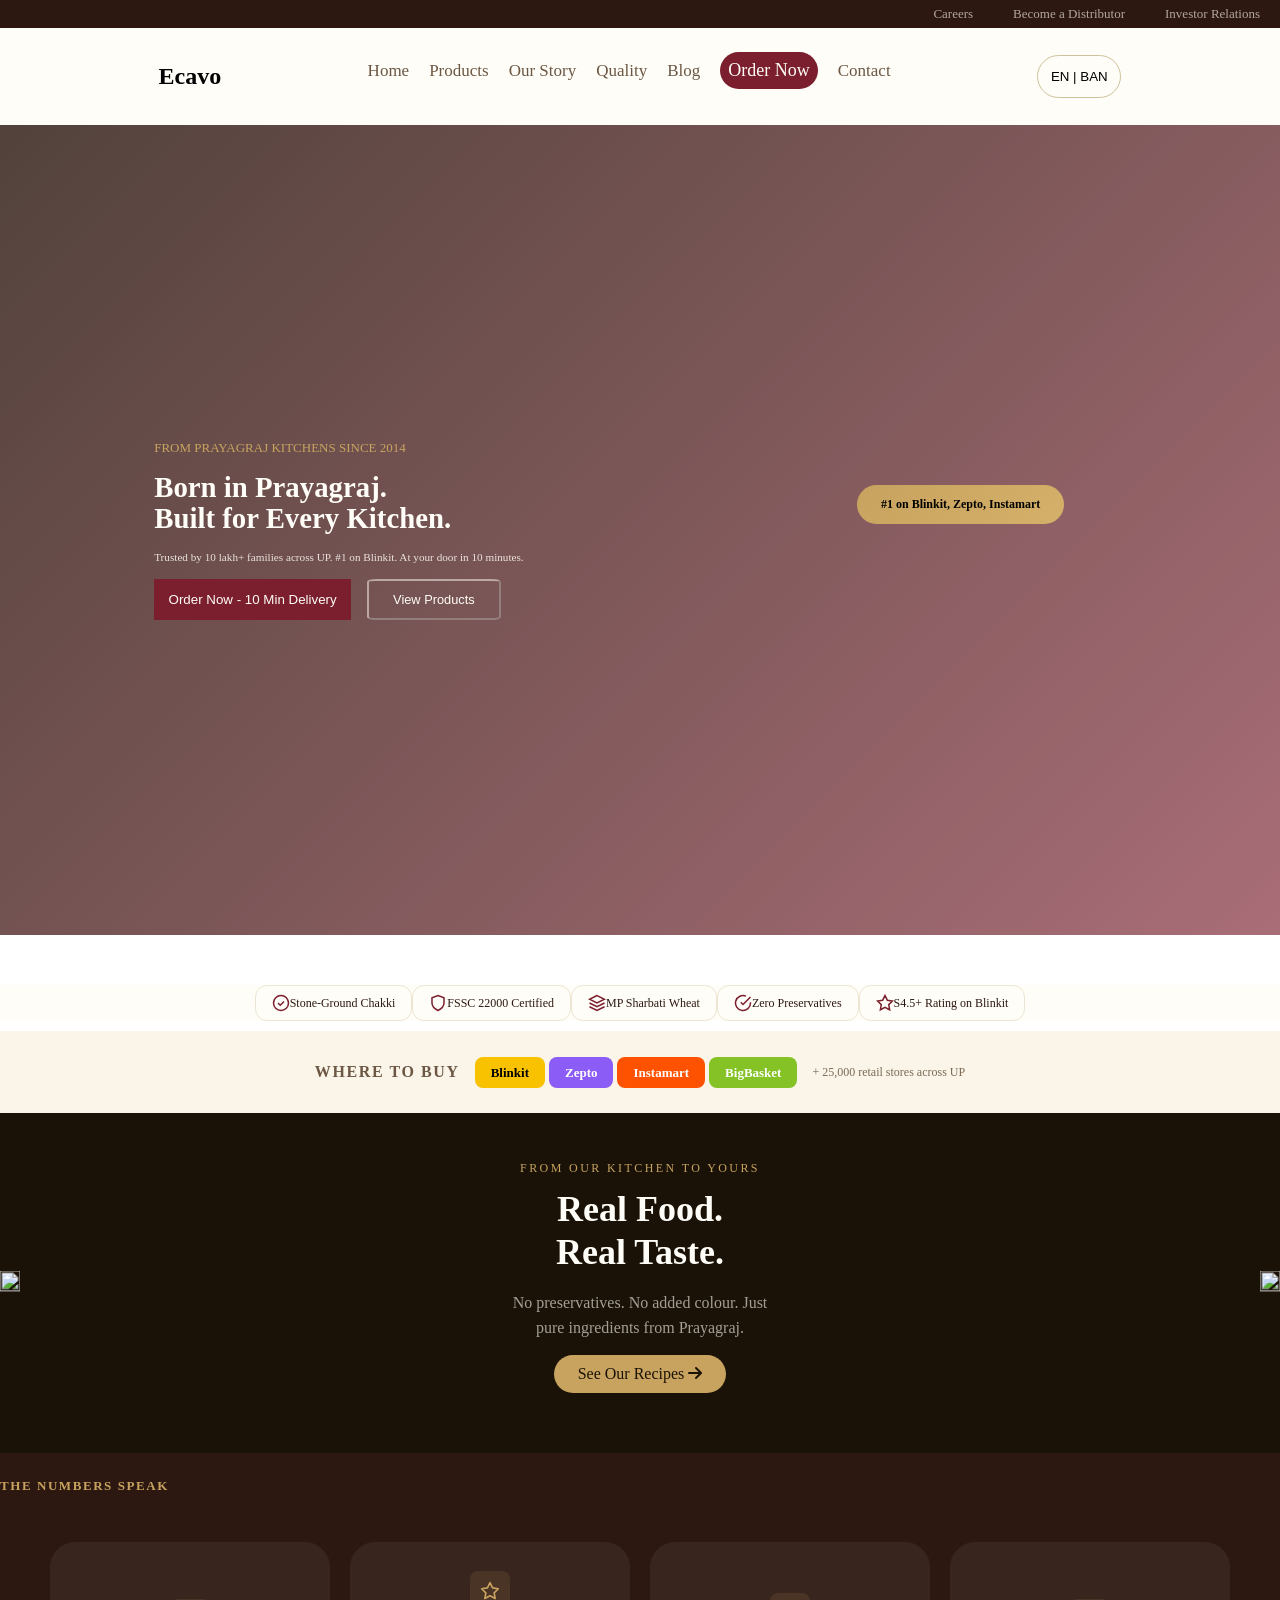
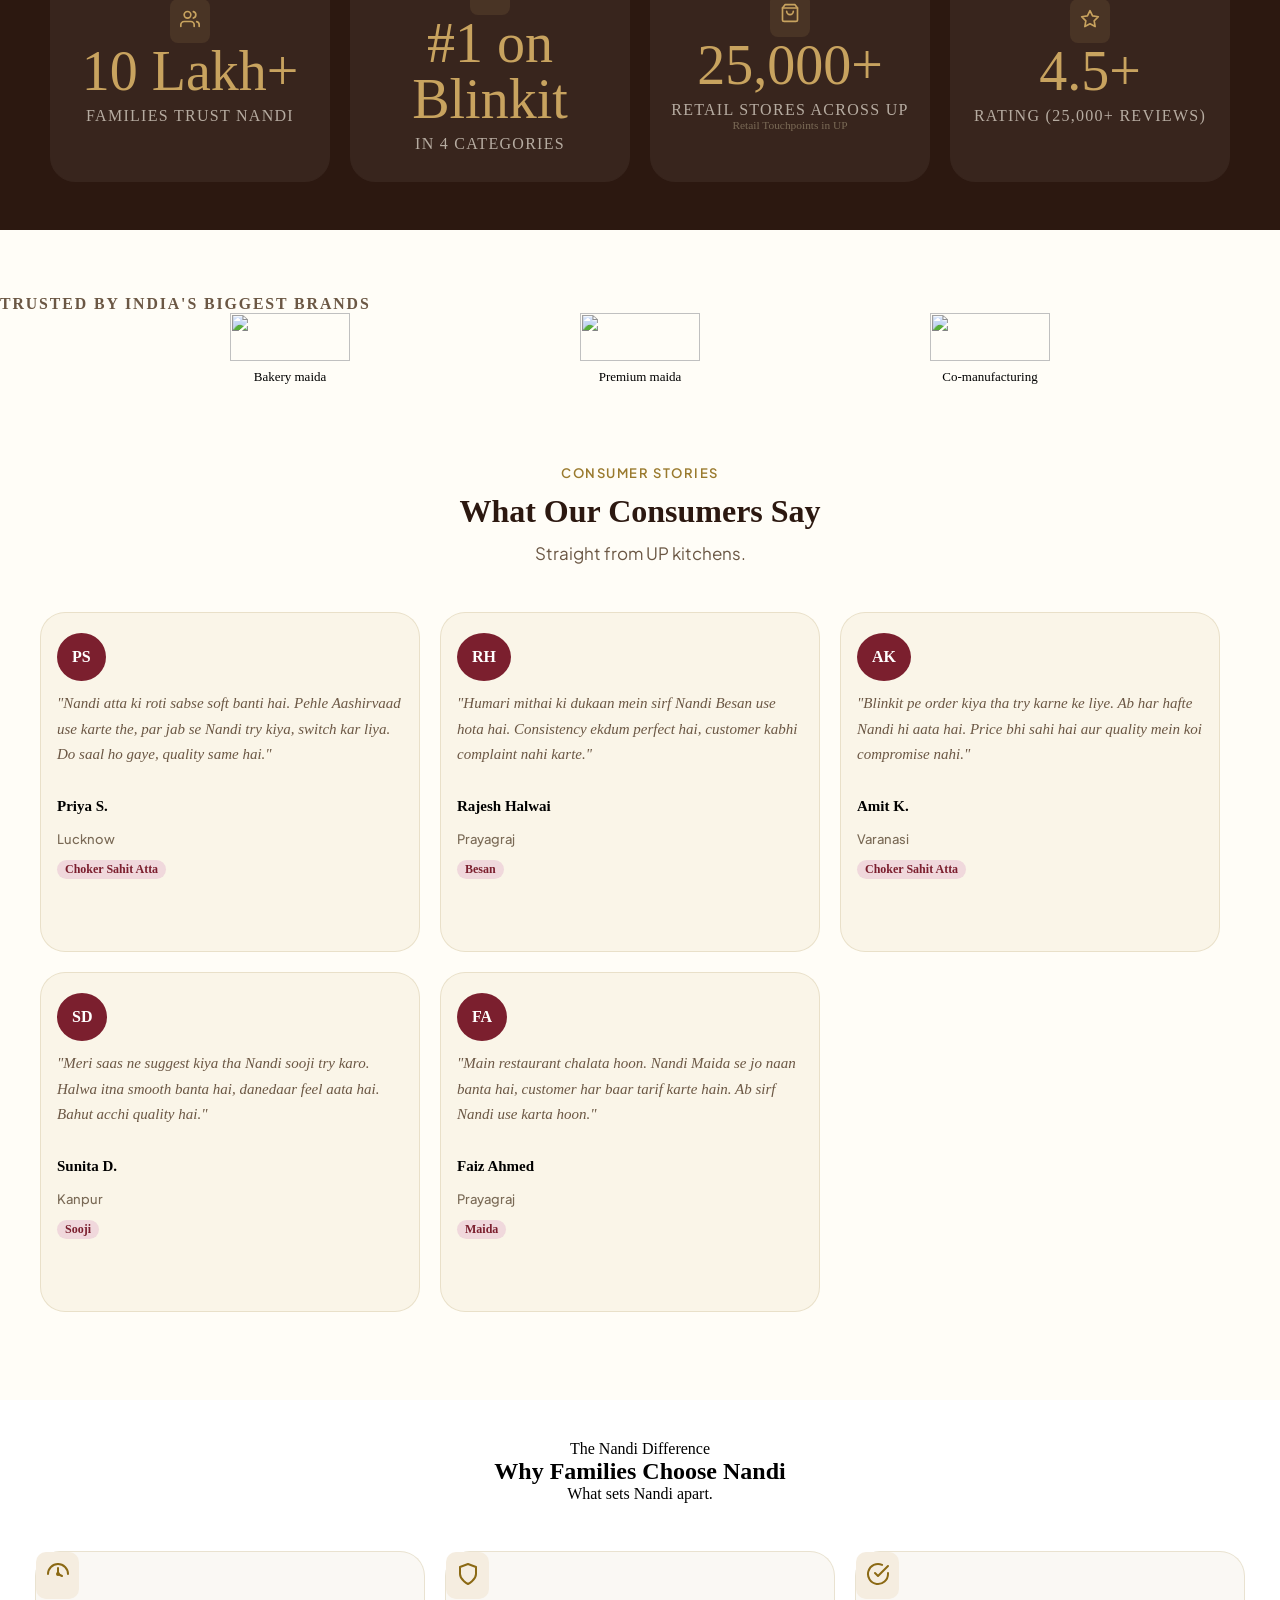
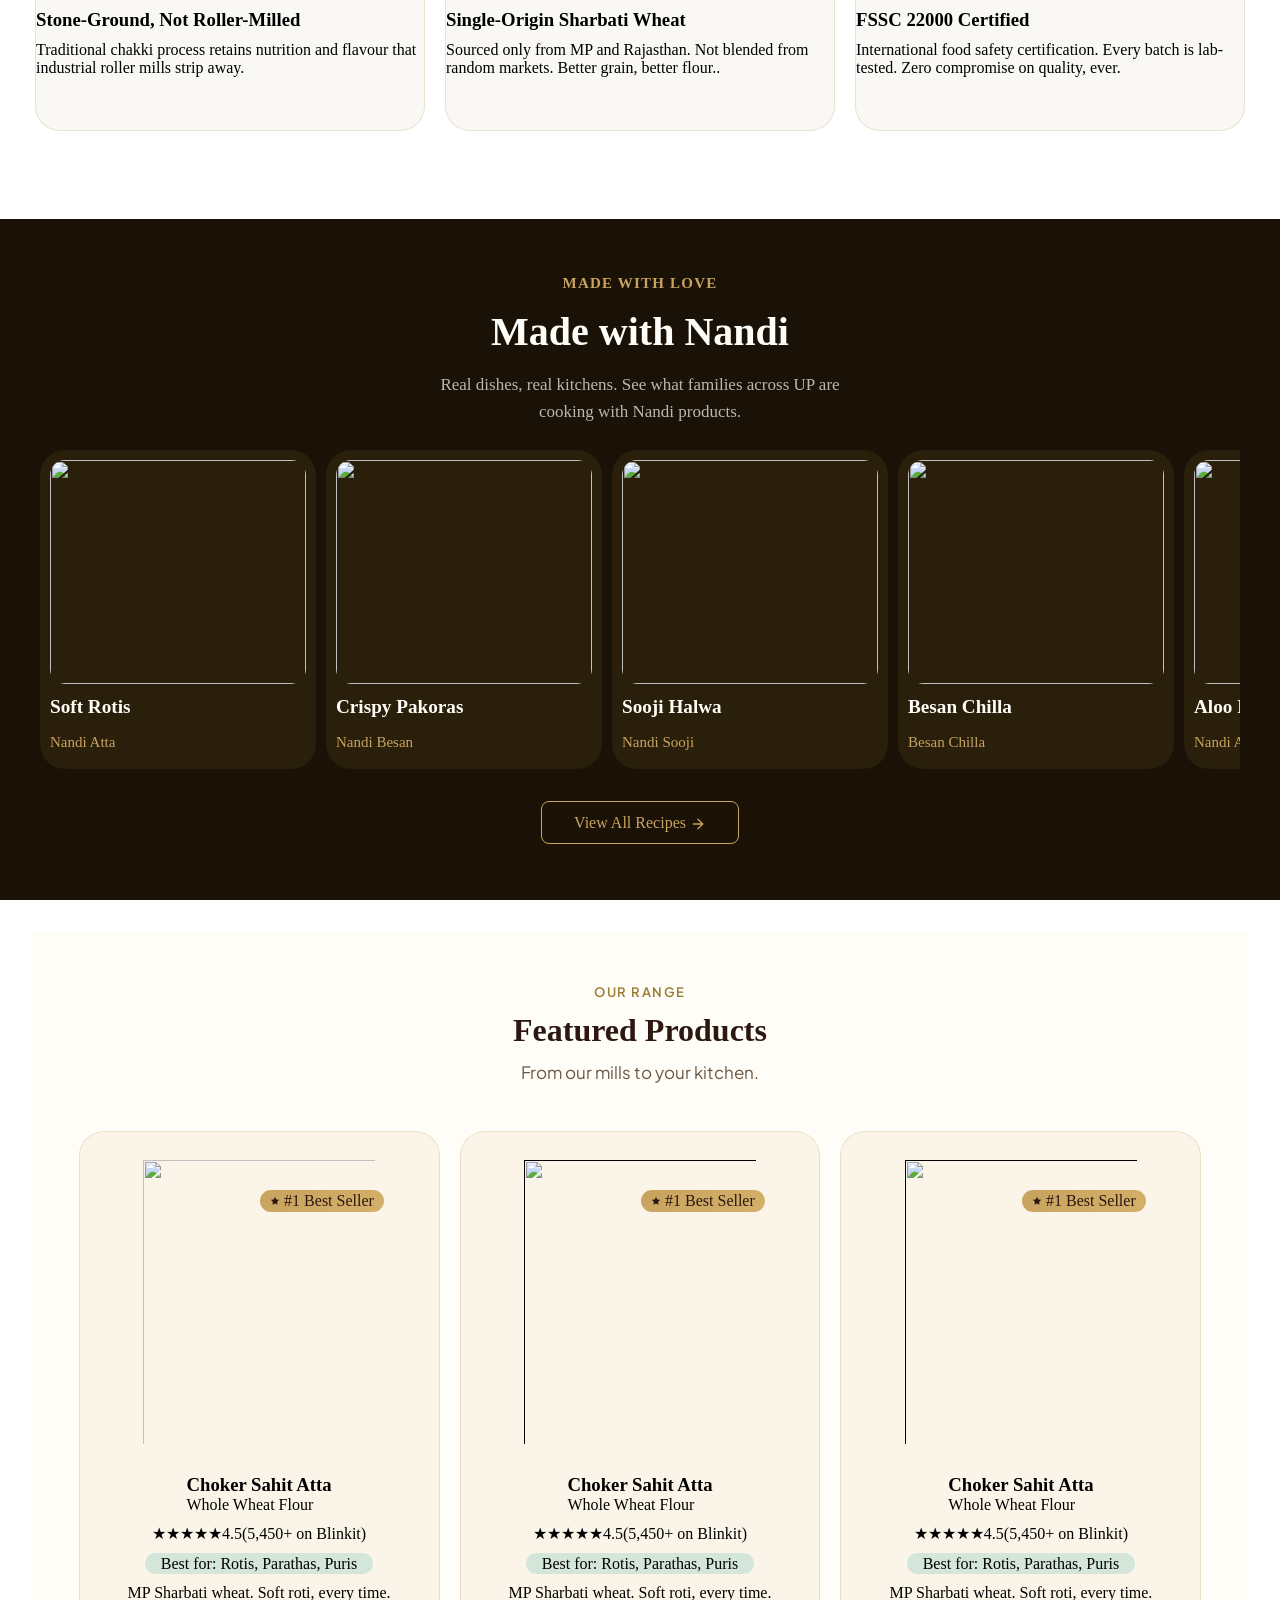
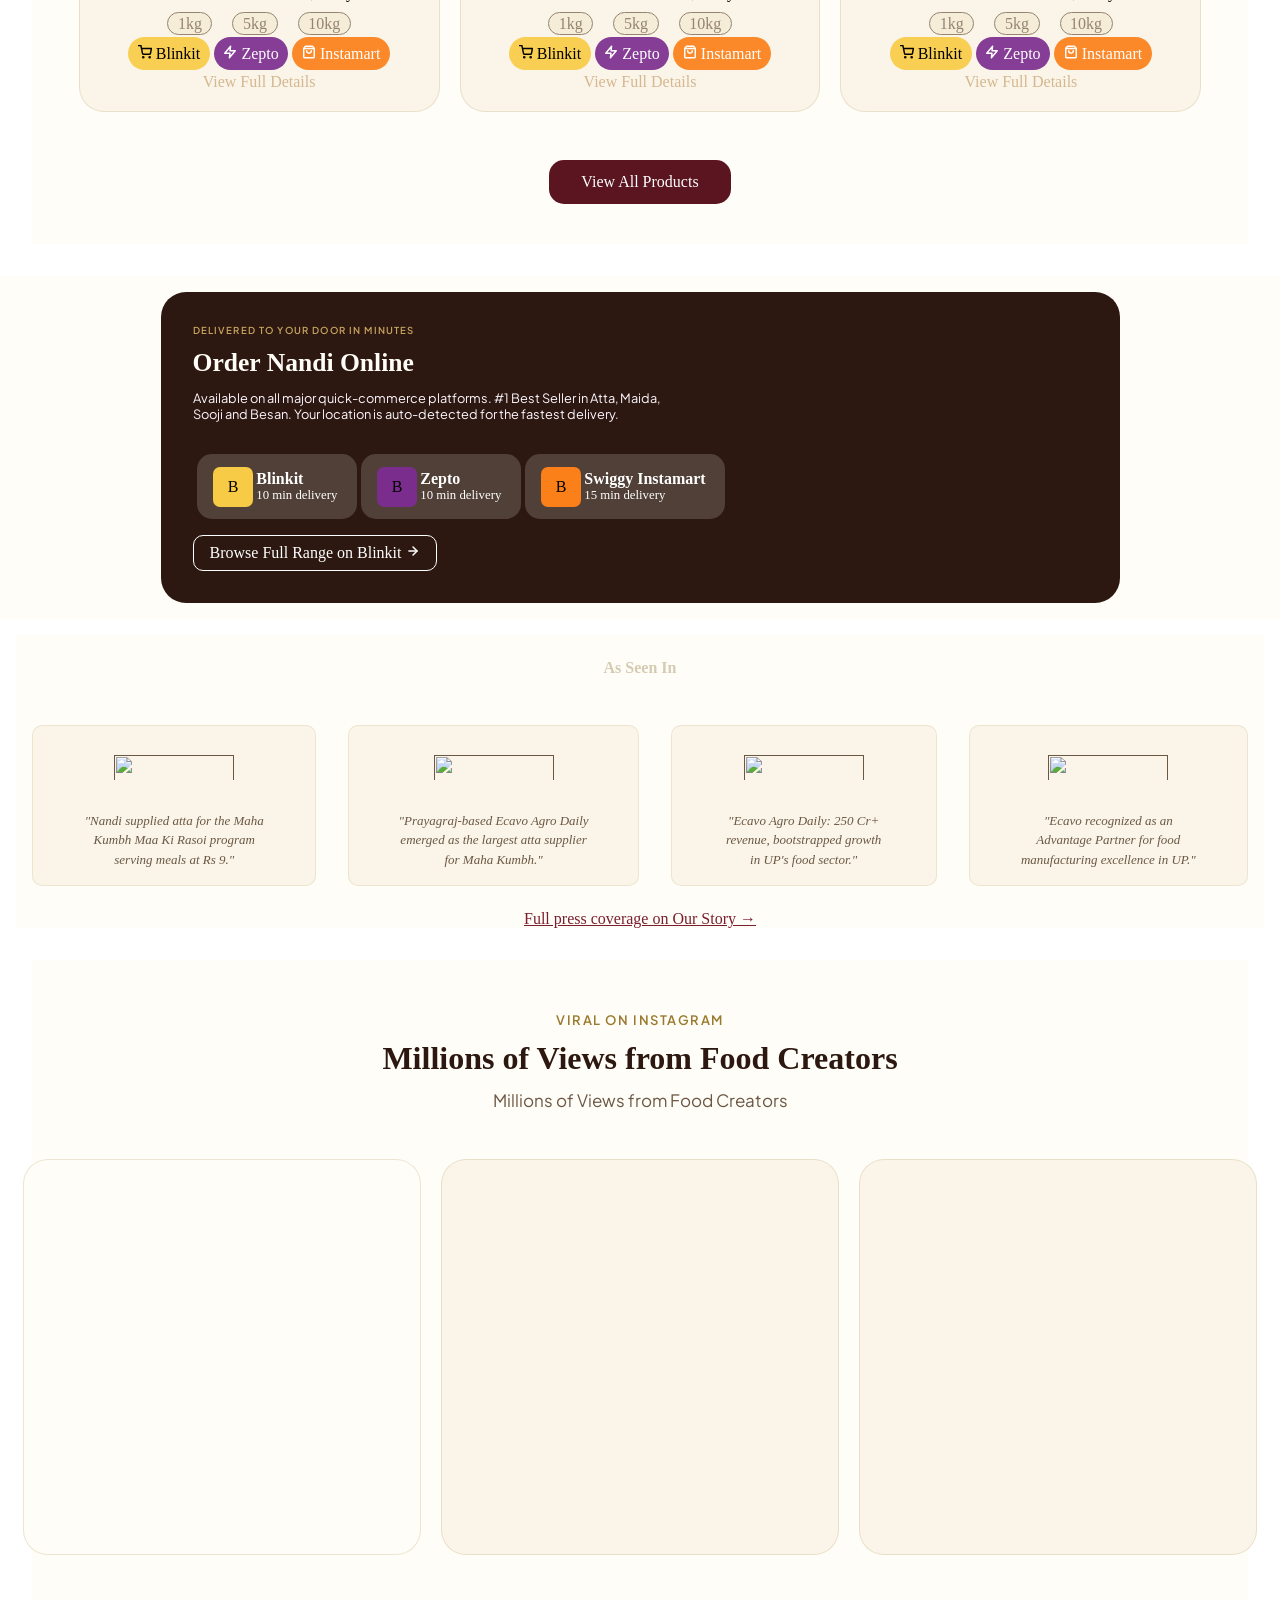
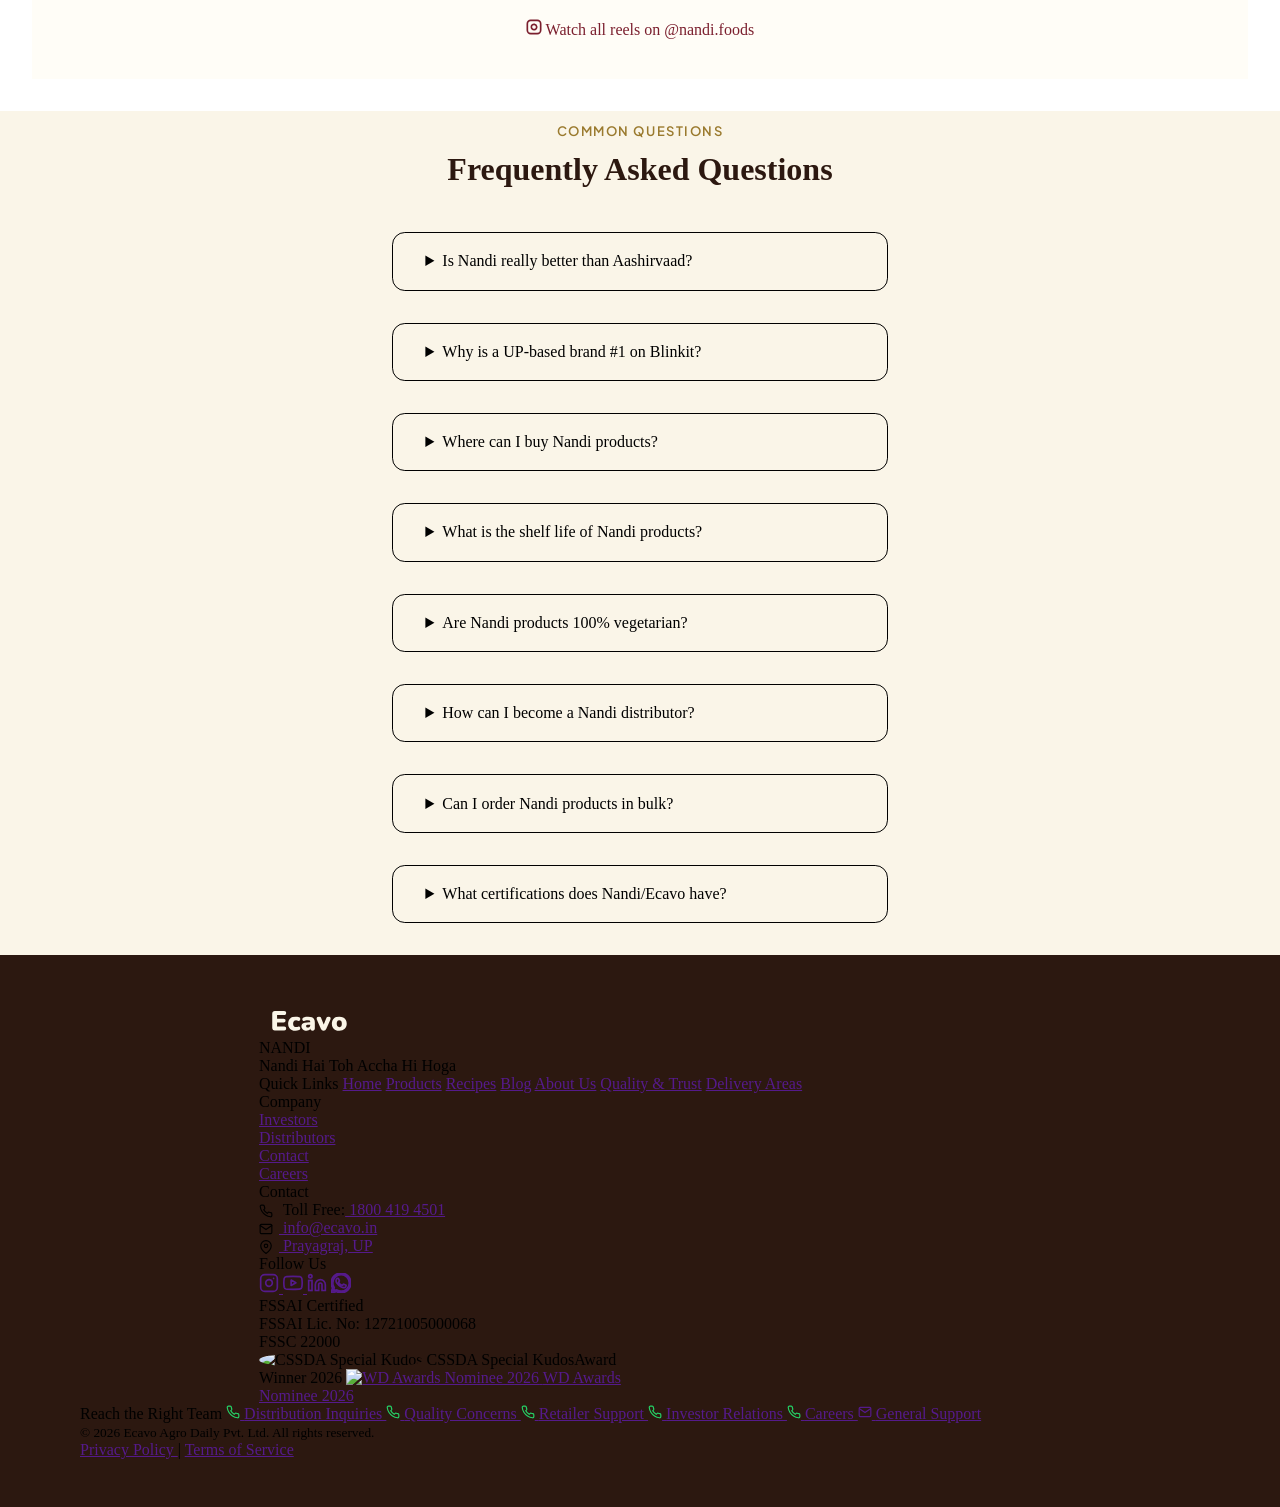
==== commit e4cf62e4: "product add" ====
--- a/index.html
+++ b/index.html
@@ -12,7 +12,6 @@
 
 
   </head>
-</head>
 <body>
     <!-- header section -->
 <header>
@@ -363,9 +362,9 @@
 </div>
 
 <div class="Featured-card-holder">
-
-<div class="Featured-card">  
-
+<div class="Featured-card" >  
+
+      <a  href="https://ecavo.in/products/choker-sahit-atta.html" class="Featured-card-href">   
  <div class="Featured-card-img-hold">
          <img class="Featured-card-img" src="https://ecavo.in/product-images/choker-sahit-aata.webp" alt="">
         <span class="Featured-card-img-badge">  <svg width="10" height="10" viewBox="0 0 24 24" fill="currentColor"><polygon points="12 2 15.09 8.26 22 9.27 17 14.14 18.18 21.02 12 17.77 5.82 21.02 7 14.14 2 9.27 8.91 8.26"></polygon></svg> #1 Best Seller</span>
@@ -381,16 +380,17 @@
 <div class="Featured-card-size"><span class="Featured-size-pill">1kg</span><span class="Featured-size-pill">5kg</span><span class="Featured-size-pill">10kg</span></div>
 
 <div class="Featured-buy-options">
-    <a href="https://blinkit.com/prn/nandi-whole-wheat-chakki-fresh-atta/prid/587565" class="Featured-buy"style="color:black; background-color:#F8CE53;"><svg width="14" height="14" viewBox="0 0 24 24" fill="none" stroke="currentColor" stroke-width="2.5" stroke-linecap="round" stroke-linejoin="round"><circle cx="9" cy="21" r="1"></circle><circle cx="20" cy="21" r="1"></circle><path d="M1 1h4l2.68 13.39a2 2 0 0 0 2 1.61h9.72a2 2 0 0 0 2-1.61L23 6H6"></path></svg> Blinkit</a>
-              <a href="https://www.zepto.com/pn/nandi-atta/pvid/be0f095f-5982-4c30-be26-cb55c4ee6a04" class="Featured-buy" style="background-color: #853D95;"><svg width="14" height="14" viewBox="0 0 24 24" fill="none" stroke="currentColor" stroke-width="2.5" stroke-linecap="round" stroke-linejoin="round"><polygon points="13 2 3 14 12 14 11 22 21 10 12 10 13 2"></polygon></svg> Zepto</a>
-              <a href="https://www.swiggy.com/instamart/search?query=Nandi+Atta" class="Featured-buy" style="background-color: #FC8929;"><svg width="14" height="14" viewBox="0 0 24 24" fill="none" stroke="currentColor" stroke-width="2.5" stroke-linecap="round" stroke-linejoin="round"><path d="M6 2L3 6v14a2 2 0 0 0 2 2h14a2 2 0 0 0 2-2V6l-3-4z"></path><line x1="3" y1="6" x2="21" y2="6"></line><path d="M16 10a4 4 0 0 1-8 0"></path></svg> Instamart</a>  
+    <a href="" class="Featured-buy"style="color:black; background-color:#F8CE53;"><svg width="14" height="14" viewBox="0 0 24 24" fill="none" stroke="currentColor" stroke-width="2.5" stroke-linecap="round" stroke-linejoin="round"><circle cx="9" cy="21" r="1"></circle><circle cx="20" cy="21" r="1"></circle><path d="M1 1h4l2.68 13.39a2 2 0 0 0 2 1.61h9.72a2 2 0 0 0 2-1.61L23 6H6"></path></svg> Blinkit</a>
+              <a href="" class="Featured-buy" style="background-color: #853D95;"><svg width="14" height="14" viewBox="0 0 24 24" fill="none" stroke="currentColor" stroke-width="2.5" stroke-linecap="round" stroke-linejoin="round"><polygon points="13 2 3 14 12 14 11 22 21 10 12 10 13 2"></polygon></svg> Zepto</a>
+              <a href="" class="Featured-buy" style="background-color: #FC8929;"><svg width="14" height="14" viewBox="0 0 24 24" fill="none" stroke="currentColor" stroke-width="2.5" stroke-linecap="round" stroke-linejoin="round"><path d="M6 2L3 6v14a2 2 0 0 0 2 2h14a2 2 0 0 0 2-2V6l-3-4z"></path><line x1="3" y1="6" x2="21" y2="6"></line><path d="M16 10a4 4 0 0 1-8 0"></path></svg> Instamart</a>  
     </div>
 
 <div class="Featured-card-a"> <a href="" class="Featured-card-a">View Full Details</a></div>
-</div>
+</a> </div>
+
 
 <div class="Featured-card">  
-
+  <a href="" class="Featured-card-href">  
  <div class="Featured-card-img-hold">
          <img class="Featured-card-img" src="https://ecavo.in/product-images/pink-salt.webp" alt="">
         <span class="Featured-card-img-badge">  <svg width="10" height="10" viewBox="0 0 24 24" fill="currentColor"><polygon points="12 2 15.09 8.26 22 9.27 17 14.14 18.18 21.02 12 17.77 5.82 21.02 7 14.14 2 9.27 8.91 8.26"></polygon></svg> #1 Best Seller</span>
@@ -406,16 +406,17 @@
 <div class="Featured-card-size"><span class="Featured-size-pill">1kg</span><span class="Featured-size-pill">5kg</span><span class="Featured-size-pill">10kg</span></div>
 
 <div class="Featured-buy-options">
-    <a href="https://blinkit.com/prn/nandi-whole-wheat-chakki-fresh-atta/prid/587565" class="Featured-buy"style="color:black; background-color:#F8CE53;"><svg width="14" height="14" viewBox="0 0 24 24" fill="none" stroke="currentColor" stroke-width="2.5" stroke-linecap="round" stroke-linejoin="round"><circle cx="9" cy="21" r="1"></circle><circle cx="20" cy="21" r="1"></circle><path d="M1 1h4l2.68 13.39a2 2 0 0 0 2 1.61h9.72a2 2 0 0 0 2-1.61L23 6H6"></path></svg> Blinkit</a>
-              <a href="https://www.zepto.com/pn/nandi-atta/pvid/be0f095f-5982-4c30-be26-cb55c4ee6a04" class="Featured-buy" style="background-color: #853D95;"><svg width="14" height="14" viewBox="0 0 24 24" fill="none" stroke="currentColor" stroke-width="2.5" stroke-linecap="round" stroke-linejoin="round"><polygon points="13 2 3 14 12 14 11 22 21 10 12 10 13 2"></polygon></svg> Zepto</a>
-              <a href="https://www.swiggy.com/instamart/search?query=Nandi+Atta" class="Featured-buy" style="background-color: #FC8929;"><svg width="14" height="14" viewBox="0 0 24 24" fill="none" stroke="currentColor" stroke-width="2.5" stroke-linecap="round" stroke-linejoin="round"><path d="M6 2L3 6v14a2 2 0 0 0 2 2h14a2 2 0 0 0 2-2V6l-3-4z"></path><line x1="3" y1="6" x2="21" y2="6"></line><path d="M16 10a4 4 0 0 1-8 0"></path></svg> Instamart</a>  
-    </div>
-
-<div class="Featured-card-a"> <a href="" class="Featured-card-a">View Full Details</a></div>
+    <a href="" class="Featured-buy"style="color:black; background-color:#F8CE53;"><svg width="14" height="14" viewBox="0 0 24 24" fill="none" stroke="currentColor" stroke-width="2.5" stroke-linecap="round" stroke-linejoin="round"><circle cx="9" cy="21" r="1"></circle><circle cx="20" cy="21" r="1"></circle><path d="M1 1h4l2.68 13.39a2 2 0 0 0 2 1.61h9.72a2 2 0 0 0 2-1.61L23 6H6"></path></svg> Blinkit</a>
+              <a href="" class="Featured-buy" style="background-color: #853D95;"><svg width="14" height="14" viewBox="0 0 24 24" fill="none" stroke="currentColor" stroke-width="2.5" stroke-linecap="round" stroke-linejoin="round"><polygon points="13 2 3 14 12 14 11 22 21 10 12 10 13 2"></polygon></svg> Zepto</a>
+              <a href="" class="Featured-buy" style="background-color: #FC8929;"><svg width="14" height="14" viewBox="0 0 24 24" fill="none" stroke="currentColor" stroke-width="2.5" stroke-linecap="round" stroke-linejoin="round"><path d="M6 2L3 6v14a2 2 0 0 0 2 2h14a2 2 0 0 0 2-2V6l-3-4z"></path><line x1="3" y1="6" x2="21" y2="6"></line><path d="M16 10a4 4 0 0 1-8 0"></path></svg> Instamart</a>  
+    </div>
+
+<div  class="Featured-card-a"> <a href="" class="Featured-card-a">View Full Details</a></div>
+</a>
 </div>
 
 <div class="Featured-card">  
-
+<a href="" class="Featured-card-href">
  <div class="Featured-card-img-hold">
          <img class="Featured-card-img" src="https://ecavo.in/product-images/besan.webp" alt="">
         <span class="Featured-card-img-badge">  <svg width="10" height="10" viewBox="0 0 24 24" fill="currentColor"><polygon points="12 2 15.09 8.26 22 9.27 17 14.14 18.18 21.02 12 17.77 5.82 21.02 7 14.14 2 9.27 8.91 8.26"></polygon></svg> #1 Best Seller</span>
@@ -431,12 +432,15 @@
 <div class="Featured-card-size"><span class="Featured-size-pill">1kg</span><span class="Featured-size-pill">5kg</span><span class="Featured-size-pill">10kg</span></div>
 
 <div class="Featured-buy-options">
-    <a href="https://blinkit.com/prn/nandi-whole-wheat-chakki-fresh-atta/prid/587565" class="Featured-buy"style="color:black; background-color:#F8CE53;"><svg width="14" height="14" viewBox="0 0 24 24" fill="none" stroke="currentColor" stroke-width="2.5" stroke-linecap="round" stroke-linejoin="round"><circle cx="9" cy="21" r="1"></circle><circle cx="20" cy="21" r="1"></circle><path d="M1 1h4l2.68 13.39a2 2 0 0 0 2 1.61h9.72a2 2 0 0 0 2-1.61L23 6H6"></path></svg> Blinkit</a>
-              <a href="https://www.zepto.com/pn/nandi-atta/pvid/be0f095f-5982-4c30-be26-cb55c4ee6a04" class="Featured-buy" style="background-color: #853D95;"><svg width="14" height="14" viewBox="0 0 24 24" fill="none" stroke="currentColor" stroke-width="2.5" stroke-linecap="round" stroke-linejoin="round"><polygon points="13 2 3 14 12 14 11 22 21 10 12 10 13 2"></polygon></svg> Zepto</a>
-              <a href="https://www.swiggy.com/instamart/search?query=Nandi+Atta" class="Featured-buy" style="background-color: #FC8929;"><svg width="14" height="14" viewBox="0 0 24 24" fill="none" stroke="currentColor" stroke-width="2.5" stroke-linecap="round" stroke-linejoin="round"><path d="M6 2L3 6v14a2 2 0 0 0 2 2h14a2 2 0 0 0 2-2V6l-3-4z"></path><line x1="3" y1="6" x2="21" y2="6"></line><path d="M16 10a4 4 0 0 1-8 0"></path></svg> Instamart</a>  
+    <a href="" class="Featured-buy"style="color:black; background-color:#F8CE53;"><svg width="14" height="14" viewBox="0 0 24 24" fill="none" stroke="currentColor" stroke-width="2.5" stroke-linecap="round" stroke-linejoin="round"><circle cx="9" cy="21" r="1"></circle><circle cx="20" cy="21" r="1"></circle><path d="M1 1h4l2.68 13.39a2 2 0 0 0 2 1.61h9.72a2 2 0 0 0 2-1.61L23 6H6"></path></svg> Blinkit</a>
+              <a href="" class="Featured-buy" style="background-color: #853D95;"><svg width="14" height="14" viewBox="0 0 24 24" fill="none" stroke="currentColor" stroke-width="2.5" stroke-linecap="round" stroke-linejoin="round"><polygon points="13 2 3 14 12 14 11 22 21 10 12 10 13 2"></polygon></svg> Zepto</a>
+              <a href="" class="Featured-buy" style="background-color: #FC8929;"><svg width="14" height="14" viewBox="0 0 24 24" fill="none" stroke="currentColor" stroke-width="2.5" stroke-linecap="round" stroke-linejoin="round"><path d="M6 2L3 6v14a2 2 0 0 0 2 2h14a2 2 0 0 0 2-2V6l-3-4z"></path><line x1="3" y1="6" x2="21" y2="6"></line><path d="M16 10a4 4 0 0 1-8 0"></path></svg> Instamart</a>  
     </div>
 <div class="Featured-card-a"> <a href="" class="Featured-card-a">View Full Details</a></div>
-</div>
+</a>
+</div>
+
+
 </div>
 <div class="Featured-a-div">  <a href="" class="Featured-a">View All Products</a> </div>
     </div>
--- a/style.css
+++ b/style.css
@@ -981,11 +981,24 @@
 padding: 1.25rem 3rem;
 display: flex;
 flex-direction: column;
+justify-items: center;
 align-items: center;
 gap: 10px;
-
-
-}
+cursor: pointer;
+position: relative;
+
+
+}
+.Featured-card-href{
+justify-items: center;
+align-items: center;
+display: flex;
+flex-direction: column;
+gap: 10px;
+text-decoration: none;
+color: black;
+}
+
 
 .Featured-card-img{
 
